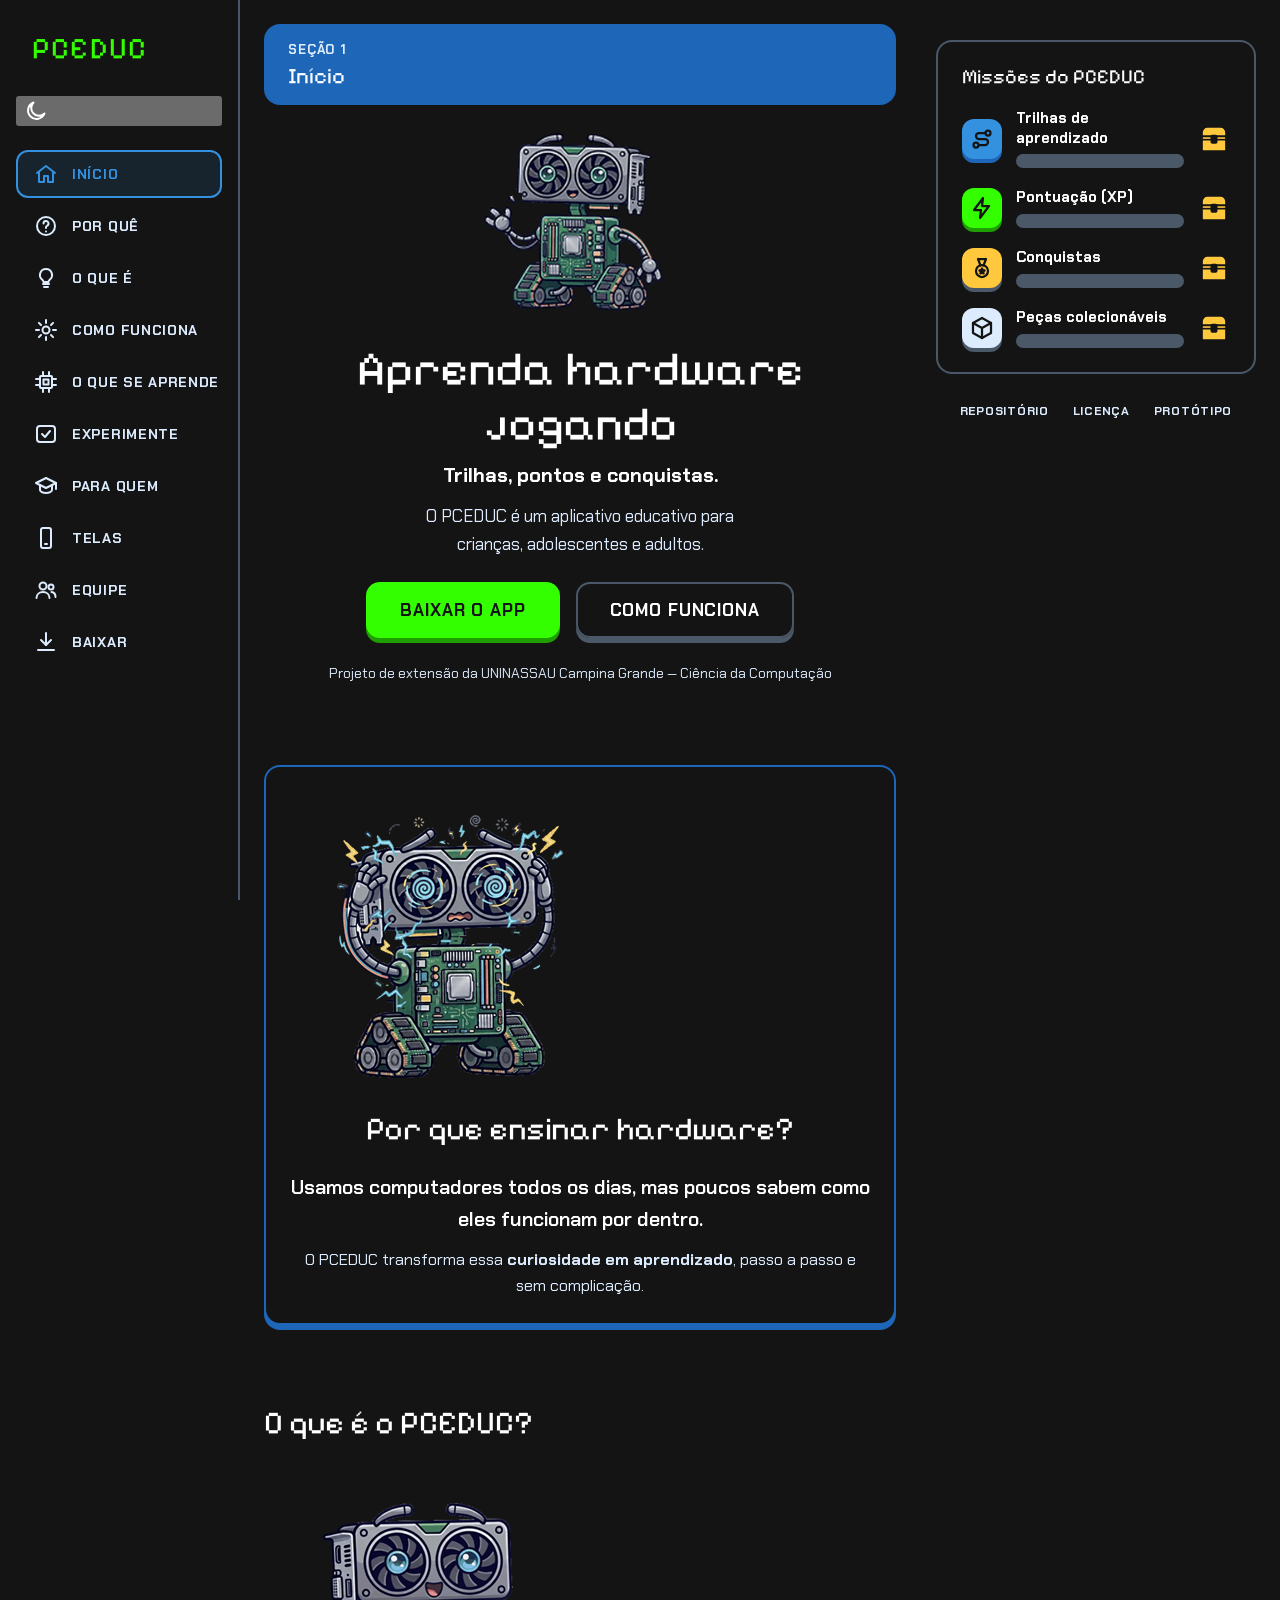
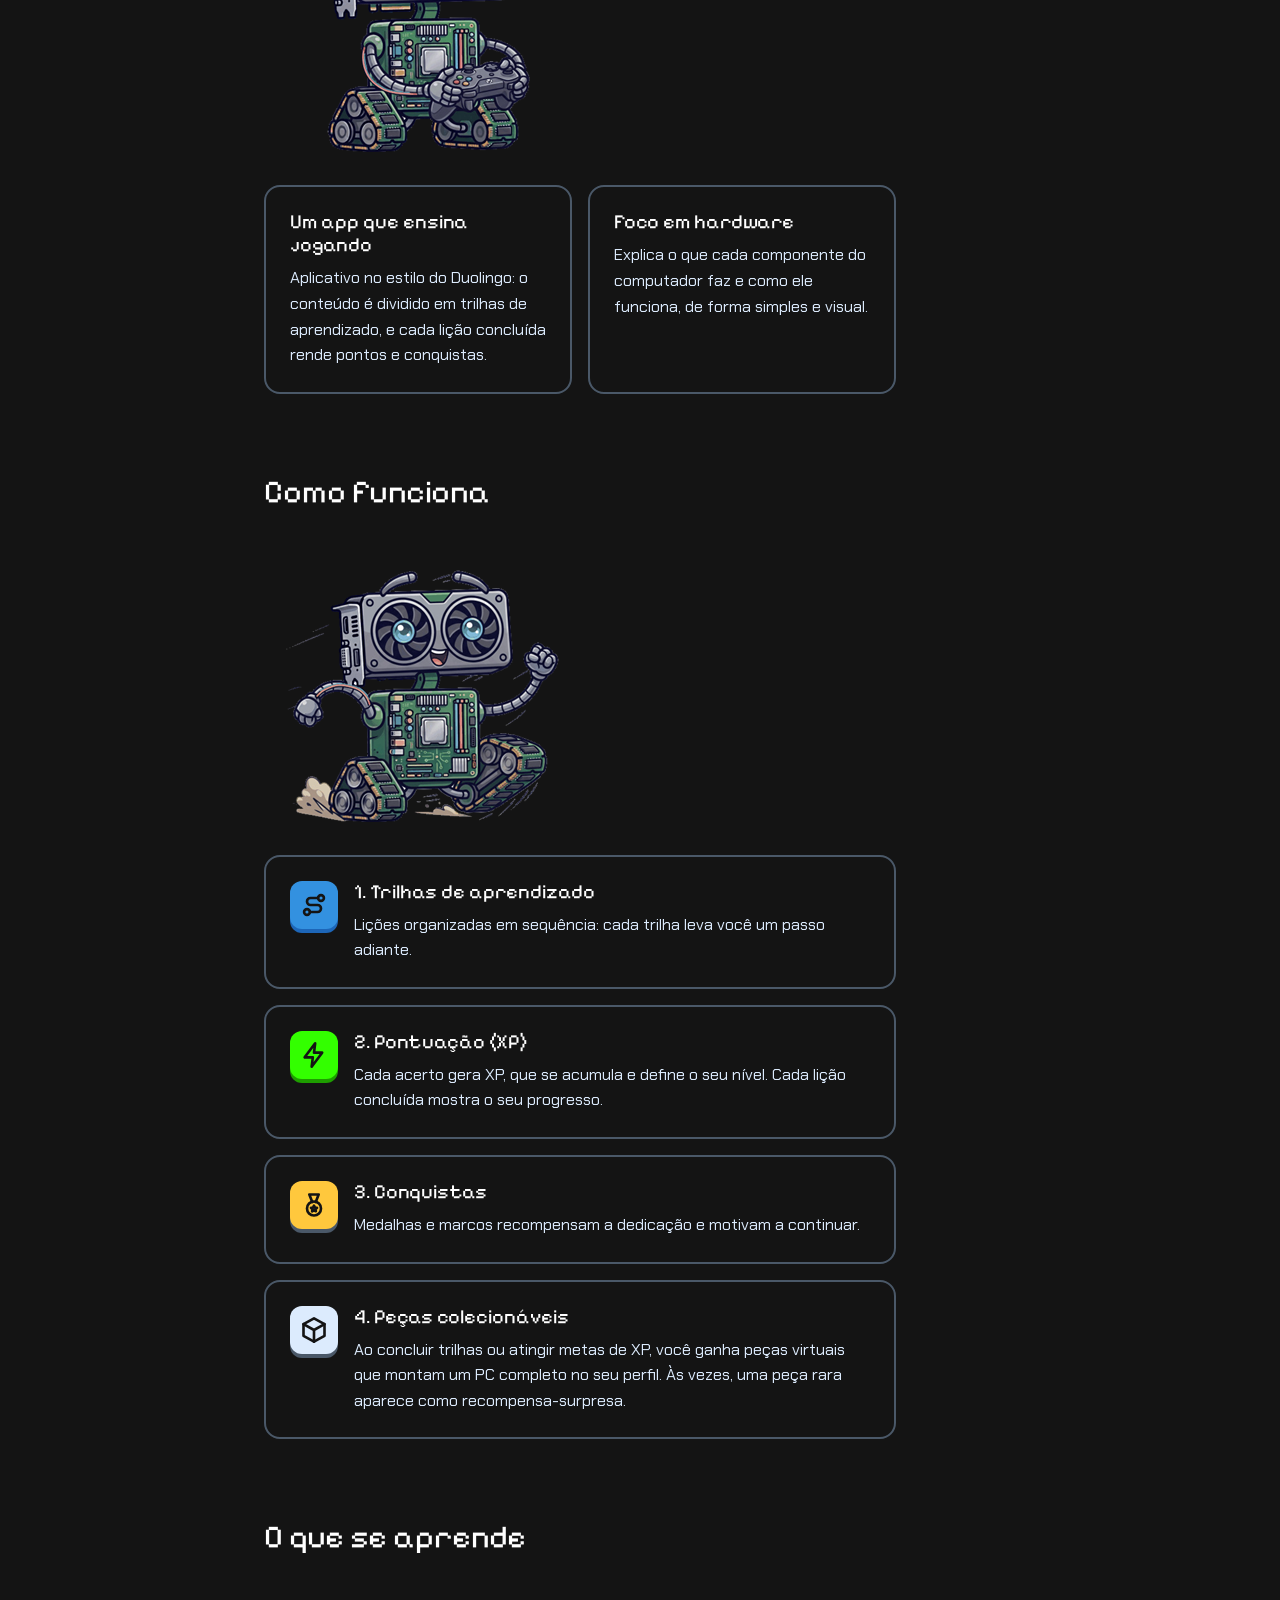
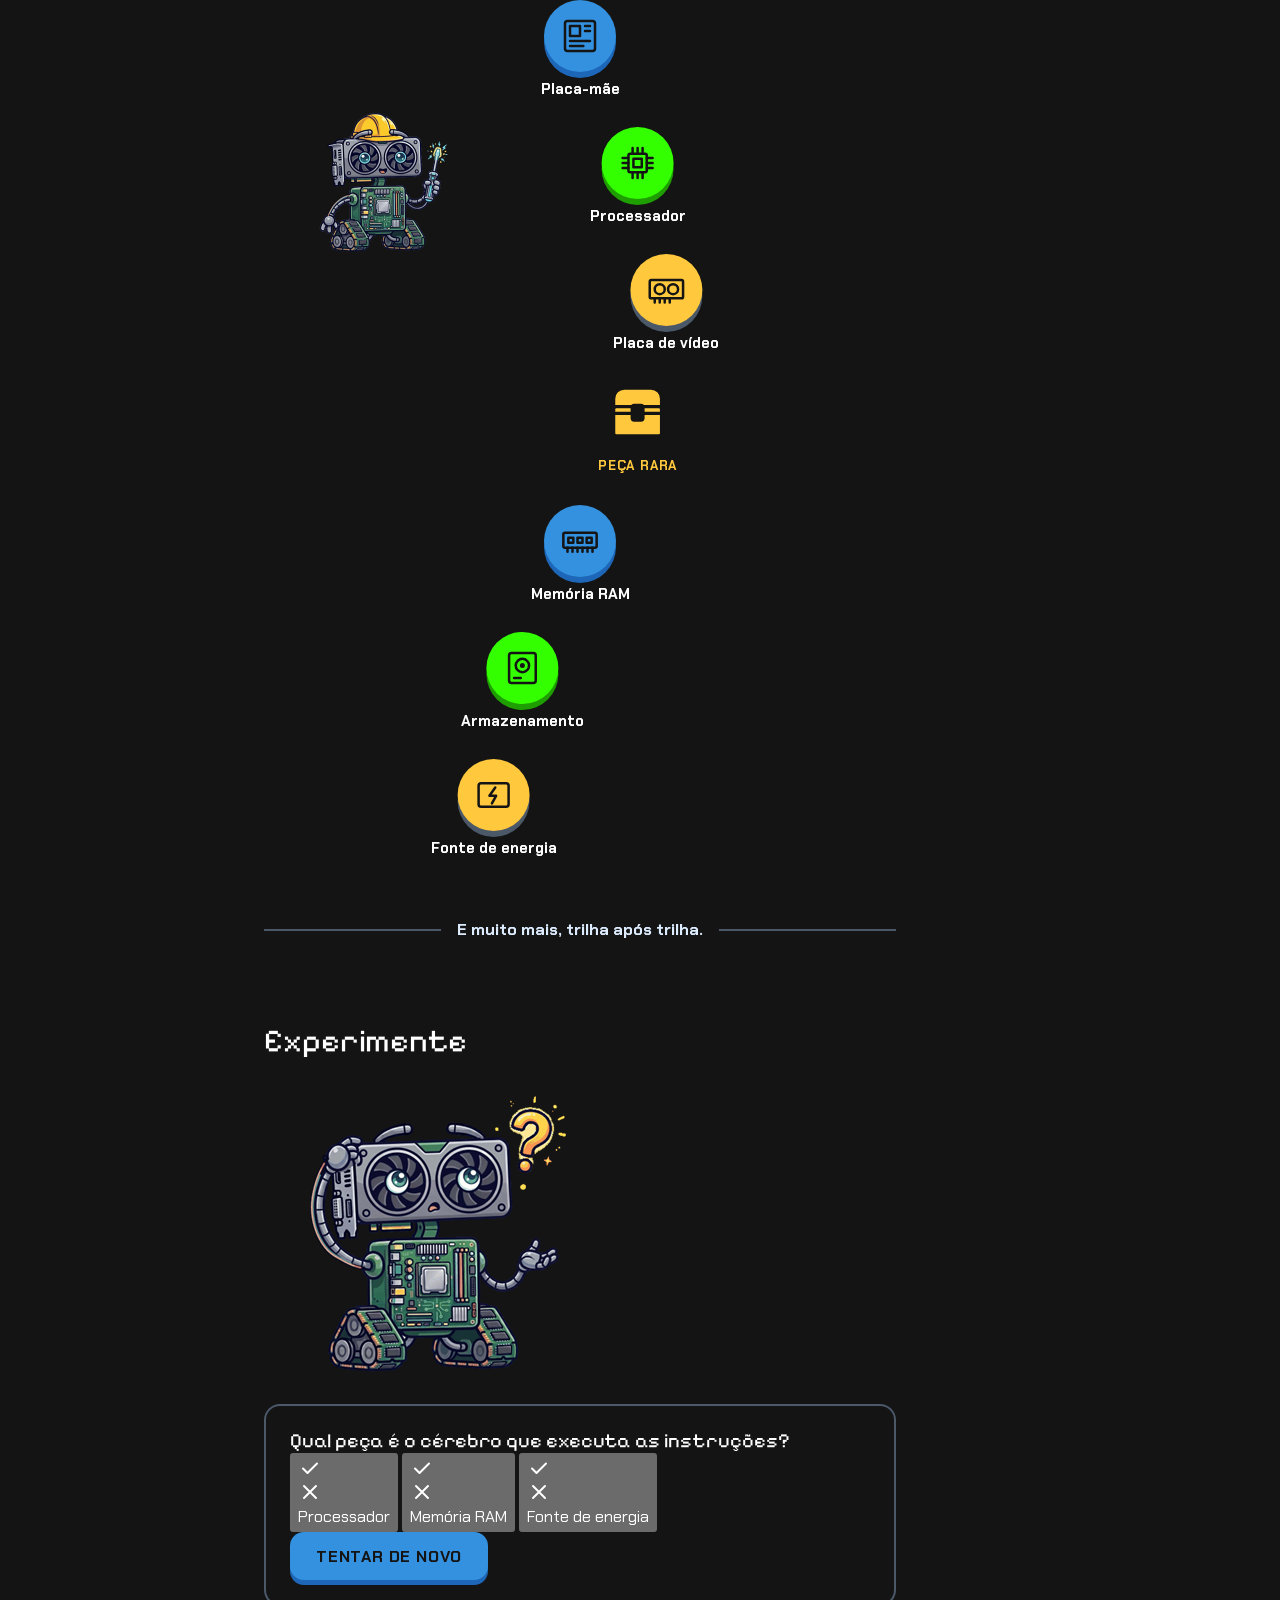
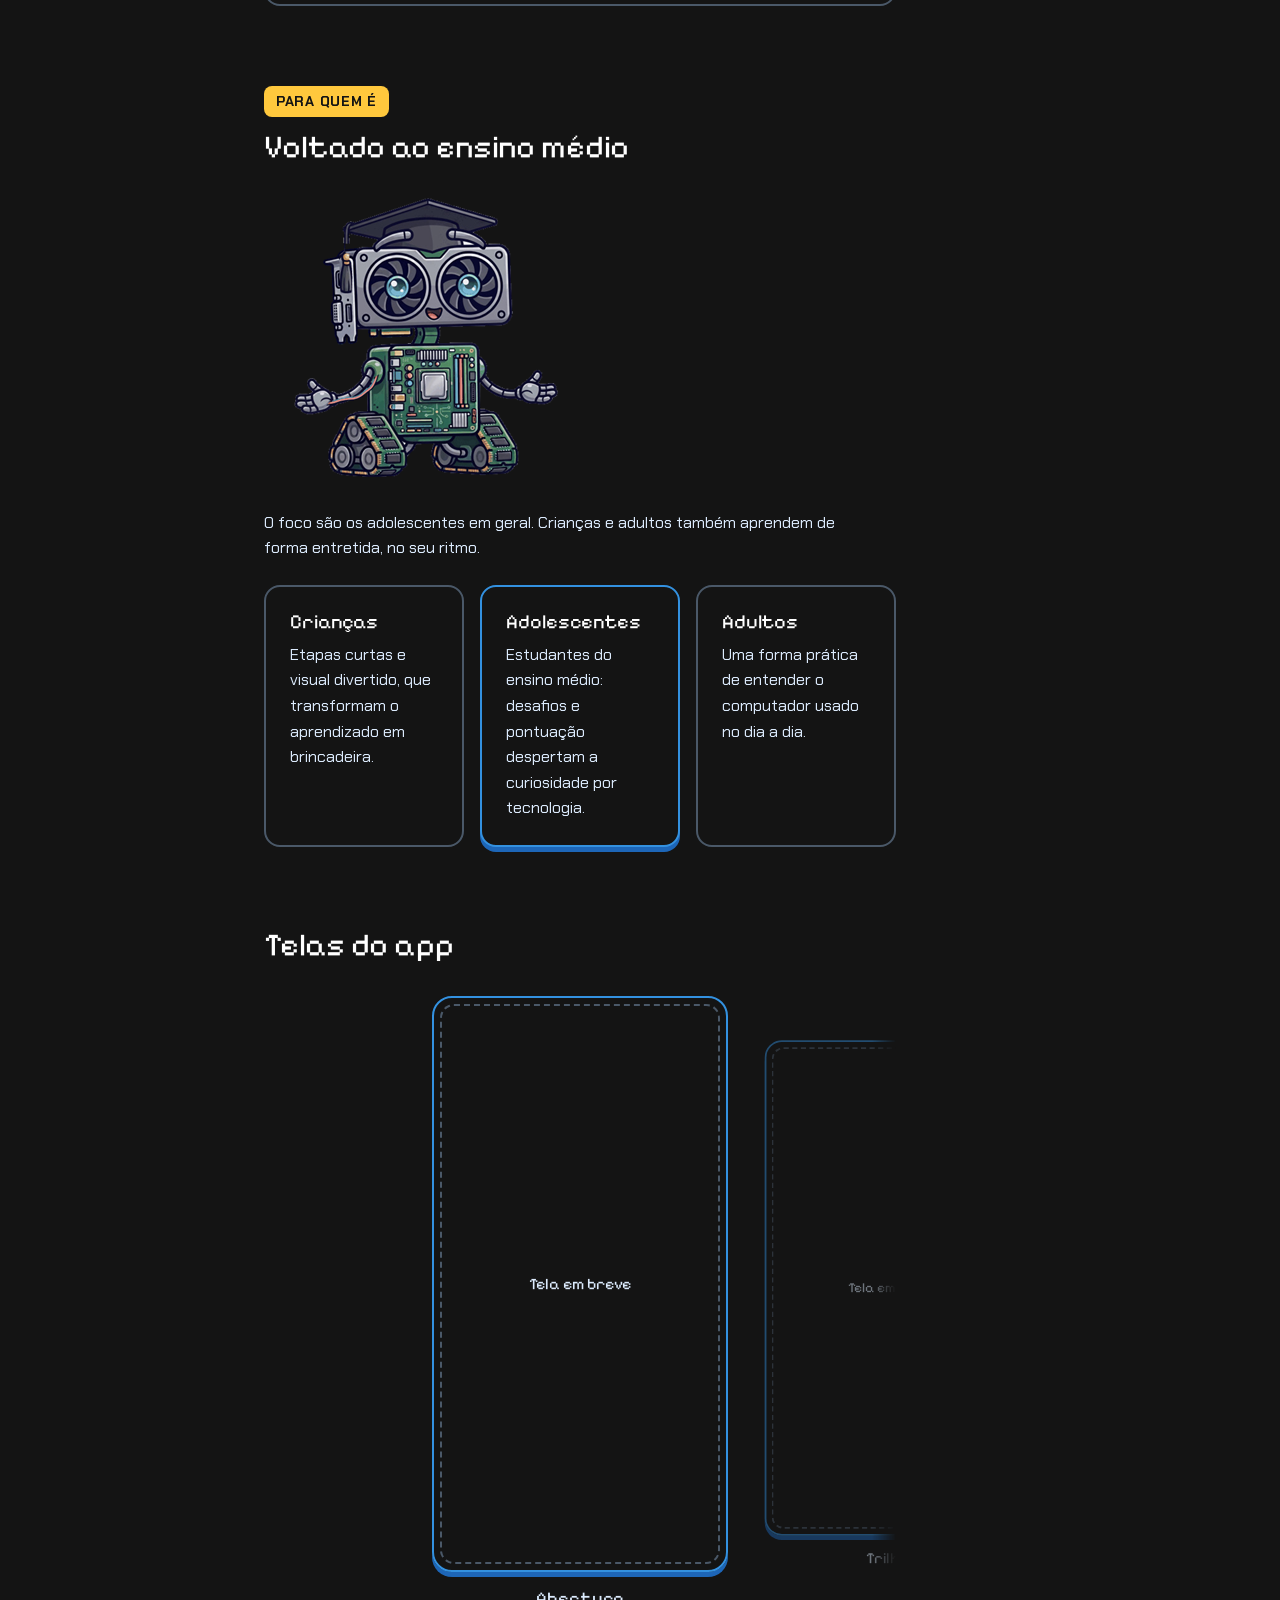
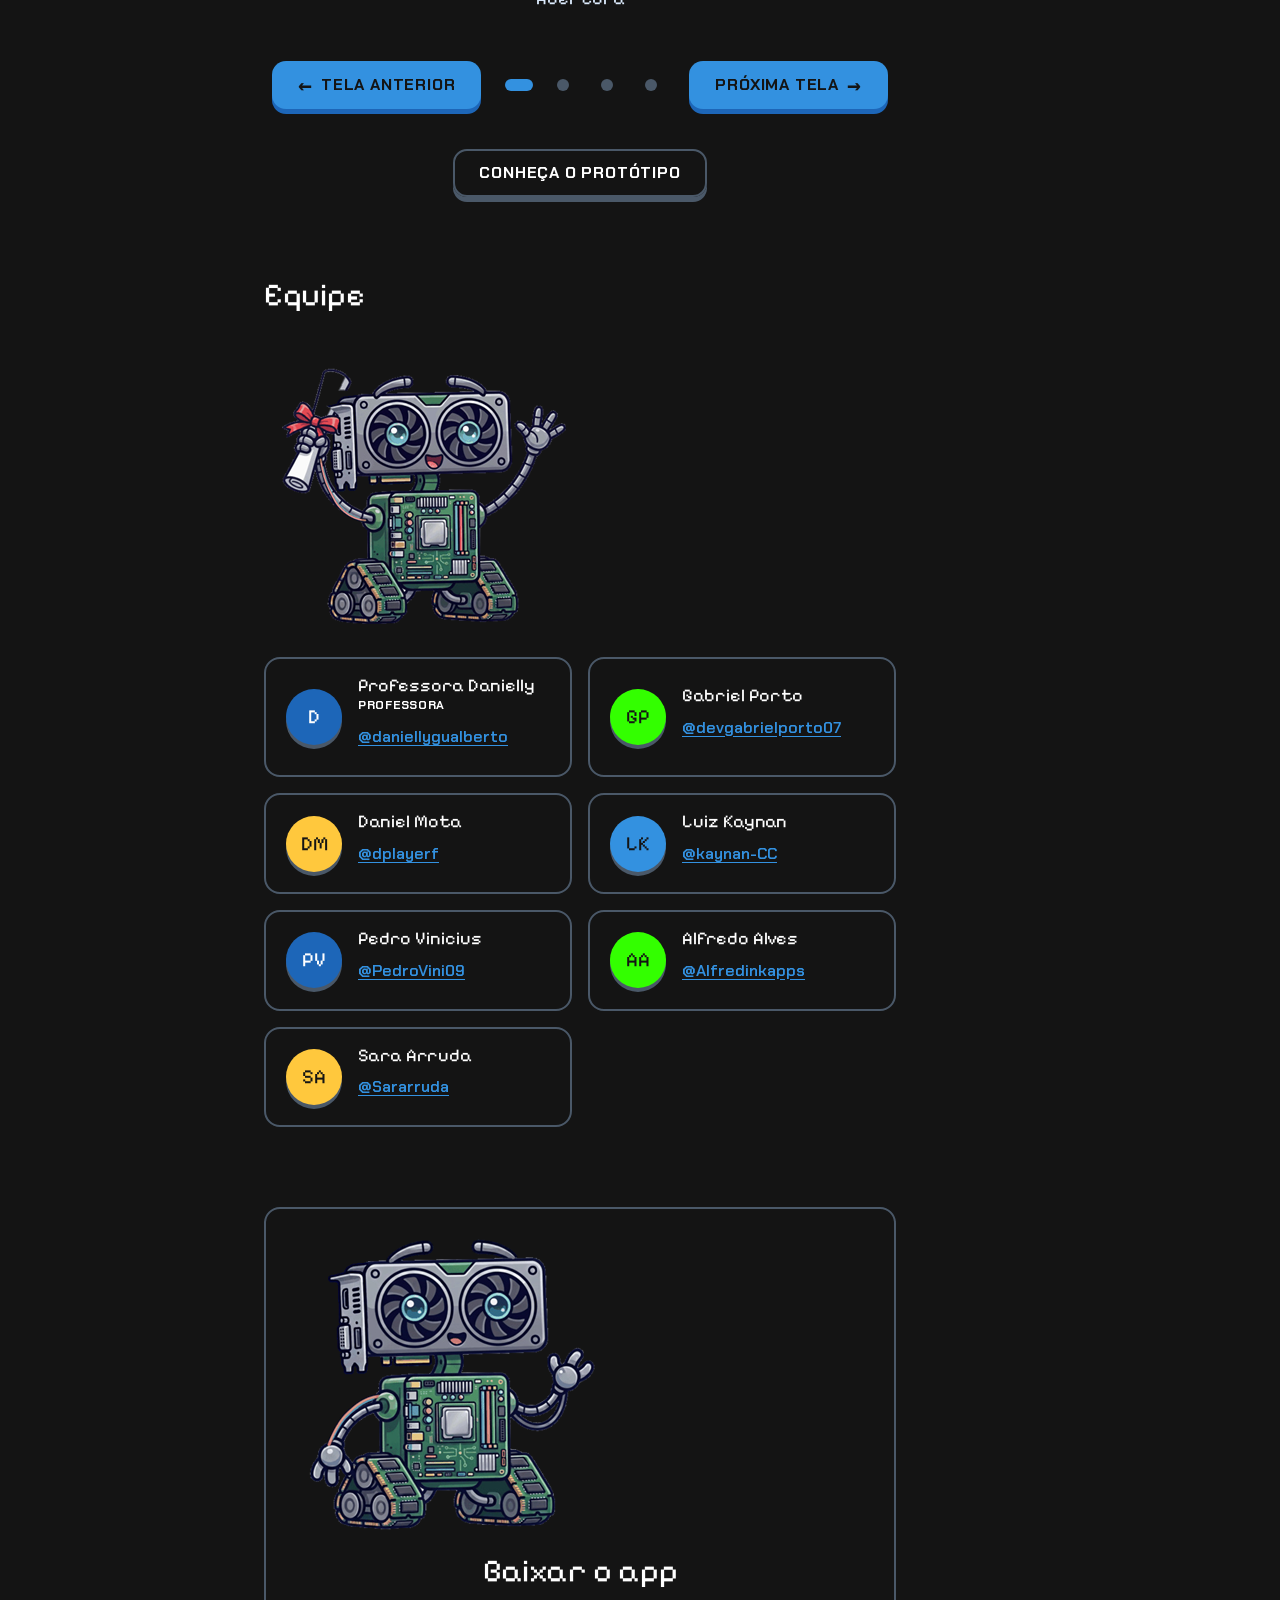
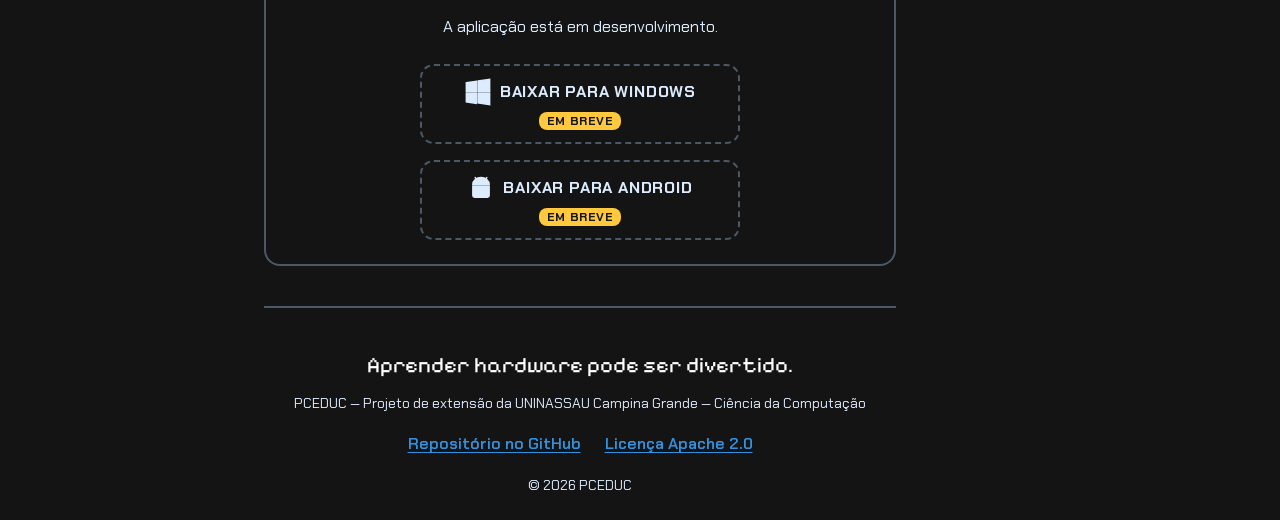
==== site/index.html @ fda06f5c "feat(site): galeria em carrossel com as telas do app Tela atual em destaque e vizinhas menores, botõ" ====
<!DOCTYPE html>
<!--
  PCEDUC — site demonstrativo (página única, v2: HTML5 + CSS3 + JS puro).
  Layout inspirado em trilhas de apps de idiomas: menu lateral, trilha central e painel de missões.
  Textos vêm só do README, do pitch e do documento de requisitos (RN002).
-->
<html lang="pt-BR">
<head>
  <meta charset="utf-8">
  <!-- viewport-fit=cover: libera env(safe-area-inset-bottom) para a barra de abas no iOS -->
  <meta name="viewport" content="width=device-width, initial-scale=1, viewport-fit=cover">
  <title>PCEDUC — Aprenda hardware jogando</title>
  <meta name="description" content="PCEDUC: aplicativo educativo para aprender hardware jogando, com trilhas, pontos e conquistas. Projeto de extensão da UNINASSAU Campina Grande — Ciência da Computação.">
  <!-- Cor da barra do navegador: segue o sistema; o tema escolhido no botão sobrescreve (main.js) -->
  <meta name="theme-color" content="#141414" media="(prefers-color-scheme: dark)">
  <meta name="theme-color" content="#FFFFFF" media="(prefers-color-scheme: light)">

  <!-- Open Graph: og:image precisa de URL absoluta; aponta para o endereço padrão do GitHub Pages (DEC002) -->
  <meta property="og:type" content="website">
  <meta property="og:locale" content="pt_BR">
  <meta property="og:title" content="PCEDUC — Aprenda hardware jogando">
  <meta property="og:description" content="Trilhas, pontos e conquistas. Aplicativo educativo para crianças, adolescentes e adultos.">
  <meta property="og:image" content="https://devgabrielporto07.github.io/Projeto-Extensao-PCEDUC/assets/img/benchware.png">

  <link rel="icon" type="image/png" href="assets/img/benchware.png">

  <!-- Fontes: Pixelify Sans (títulos) e Chakra Petch (textos) -->
  <link rel="preconnect" href="https://fonts.googleapis.com">
  <link rel="preconnect" href="https://fonts.gstatic.com" crossorigin>
  <link rel="stylesheet" href="https://fonts.googleapis.com/css2?family=Chakra+Petch:wght@400;600;700&family=Pixelify+Sans:wght@400&display=swap">

  <!--
    Tema salvo aplicado antes dos CSS para a página não piscar no tema errado.
    Inline de propósito (exceção à regra de PADROES §1); sem valor salvo, o CSS segue o sistema.
  -->
  <script>
    (function () {
      try {
        var tema = localStorage.getItem('pc-tema');
        if (tema !== 'claro' && tema !== 'escuro') {
          return;
        }
        document.documentElement.setAttribute('data-tema', tema);
        var cor = tema === 'claro' ? '#FFFFFF' : '#141414';
        document.querySelectorAll('meta[name="theme-color"]').forEach(function (meta) {
          meta.setAttribute('content', cor);
        });
      } catch (erro) {
        /* localStorage bloqueado (modo privado, política do navegador): segue o sistema */
      }
    })();
  </script>

  <link rel="stylesheet" href="css/base.css">
  <link rel="stylesheet" href="css/layout.css">
  <link rel="stylesheet" href="css/components.css">
  <link rel="stylesheet" href="css/galeria.css">
  <link rel="stylesheet" href="css/trilha.css">
  <link rel="stylesheet" href="css/mascote.css">
  <link rel="stylesheet" href="css/quiz.css">

  <script src="js/main.js" defer></script>
</head>
<body>
  <a class="pc-skip" href="#conteudo">Pular para o conteúdo</a>

  <!-- ===== Ícones (sprite SVG reaproveitado por <use>) ===== -->
  <svg class="pc-sprite" aria-hidden="true" focusable="false" xmlns="http://www.w3.org/2000/svg">
    <symbol id="i-inicio" viewBox="0 0 24 24"><path d="M3 11l9-7 9 7"/><path d="M5 10v10h5v-6h4v6h5V10"/></symbol>
    <symbol id="i-porque" viewBox="0 0 24 24"><circle cx="12" cy="12" r="9"/><path d="M9.5 9.5a2.5 2.5 0 1 1 3.5 2.3c-.7.3-1 .9-1 1.7v.5"/><path d="M12 17.5v.01"/></symbol>
    <symbol id="i-oque" viewBox="0 0 24 24"><path d="M9 18h6M10 21h4"/><path d="M12 3a6 6 0 0 0-3.5 10.9c.6.5 1 1.2 1 2.1h5c0-.9.4-1.6 1-2.1A6 6 0 0 0 12 3z"/></symbol>
    <symbol id="i-como" viewBox="0 0 24 24"><circle cx="12" cy="12" r="3.5"/><path d="M12 2v3M12 19v3M2 12h3M19 12h3M4.9 4.9L7 7M17 17l2.1 2.1M4.9 19.1L7 17M17 7l2.1-2.1"/></symbol>
    <symbol id="i-chip" viewBox="0 0 24 24"><rect x="6" y="6" width="12" height="12" rx="1"/><rect x="9.5" y="9.5" width="5" height="5"/><path d="M9 2v4M15 2v4M9 18v4M15 18v4M2 9h4M2 15h4M18 9h4M18 15h4"/></symbol>
    <symbol id="i-quem" viewBox="0 0 24 24"><path d="M2 9l10-5 10 5-10 5z"/><path d="M6 11v5c0 1.5 2.7 3 6 3s6-1.5 6-3v-5"/><path d="M22 9v6"/></symbol>
    <symbol id="i-telas" viewBox="0 0 24 24"><rect x="7" y="2" width="10" height="20" rx="2"/><path d="M11 18h2"/></symbol>
    <symbol id="i-equipe" viewBox="0 0 24 24"><circle cx="9" cy="8" r="3.5"/><path d="M2.5 20c0-3.6 2.9-6 6.5-6s6.5 2.4 6.5 6"/><circle cx="17" cy="9" r="2.5"/><path d="M17.5 14c2.5.3 4 2.3 4 5"/></symbol>
    <symbol id="i-baixar" viewBox="0 0 24 24"><path d="M12 3v12"/><path d="M7 10l5 5 5-5"/><path d="M4 20h16"/></symbol>
    <symbol id="i-trilha" viewBox="0 0 24 24"><circle cx="6" cy="18" r="2.5"/><circle cx="18" cy="6" r="2.5"/><path d="M8.5 18H15a3 3 0 0 0 0-6H9a3 3 0 0 1 0-6h6.5"/></symbol>
    <symbol id="i-xp" viewBox="0 0 24 24"><path d="M13 2L4 14h7l-1 8 9-12h-7z"/></symbol>
    <symbol id="i-medalha" viewBox="0 0 24 24"><circle cx="12" cy="15" r="6"/><path d="M8 3l2.5 6.5M16 3l-2.5 6.5M8 3h8"/><path d="M12 12.5l.8 1.7 1.8.2-1.3 1.2.3 1.8-1.6-.9-1.6.9.3-1.8-1.3-1.2 1.8-.2z"/></symbol>
    <symbol id="i-peca" viewBox="0 0 24 24"><path d="M12 2l9 5v10l-9 5-9-5V7z"/><path d="M3 7l9 5 9-5M12 12v10"/></symbol>
    <symbol id="i-experimente" viewBox="0 0 24 24"><rect x="3" y="4" width="18" height="16" rx="3"/><path d="M8 12l3 3 5-6"/></symbol>
    <symbol id="i-certo" viewBox="0 0 24 24"><path d="M5 12.5l4.5 4.5L19 7.5"/></symbol>
    <symbol id="i-errado" viewBox="0 0 24 24"><path d="M6 6l12 12M18 6L6 18"/></symbol>
    <symbol id="i-sol" viewBox="0 0 24 24"><circle cx="12" cy="12" r="4"/><path d="M12 2v2M12 20v2M4.9 4.9l1.4 1.4M17.7 17.7l1.4 1.4M2 12h2M20 12h2M4.9 19.1l1.4-1.4M17.7 6.3l1.4-1.4"/></symbol>
    <symbol id="i-lua" viewBox="0 0 24 24"><path d="M20.5 14.5A8.5 8.5 0 1 1 9.5 3.5a7 7 0 0 0 11 11z"/></symbol>
    <!-- Baú: o corpo herda fill (amarelo) do <svg>; a fechadura usa currentColor (preto) -->
    <symbol id="i-bau" viewBox="0 0 48 48"><path d="M6 20v-6a8 8 0 0 1 8-8h20a8 8 0 0 1 8 8v6z"/><rect x="6" y="20" width="36" height="22" rx="2"/><path d="M6 25h36"/><rect x="20" y="19" width="8" height="11" rx="1.5" fill="currentColor"/></symbol>
  </svg>

  <!-- ===== Menu lateral (desktop) / cabeçalho com logo (mobile) ===== -->
  <header class="pc-lateral">
    <a class="pc-logo" href="#topo">PCEDUC</a>
    <!-- Alternar tema: oculto sem JS (aí o site só segue o sistema); o main.js mostra e atualiza ícone e rótulo -->
    <button class="pc-tema" type="button" data-pc-tema hidden>
      <svg class="pc-icone" aria-hidden="true" focusable="false"><use href="#i-sol" data-pc-tema-icone/></svg>
      <span class="pc-sr" data-pc-tema-rotulo>Ativar tema claro</span>
    </button>
    <nav class="pc-lateral__nav" aria-label="Seções">
      <ul class="pc-lista-limpa pc-lateral__lista">
        <li><a class="pc-lateral__link" href="#topo"><svg class="pc-icone" aria-hidden="true" focusable="false"><use href="#i-inicio"/></svg><span class="pc-lateral__rotulo">Início</span></a></li>
        <li><a class="pc-lateral__link" href="#por-que"><svg class="pc-icone" aria-hidden="true" focusable="false"><use href="#i-porque"/></svg><span class="pc-lateral__rotulo">Por quê</span></a></li>
        <li><a class="pc-lateral__link" href="#o-que-e"><svg class="pc-icone" aria-hidden="true" focusable="false"><use href="#i-oque"/></svg><span class="pc-lateral__rotulo">O que é</span></a></li>
        <li><a class="pc-lateral__link" href="#como-funciona"><svg class="pc-icone" aria-hidden="true" focusable="false"><use href="#i-como"/></svg><span class="pc-lateral__rotulo">Como funciona</span></a></li>
        <li><a class="pc-lateral__link" href="#o-que-se-aprende"><svg class="pc-icone" aria-hidden="true" focusable="false"><use href="#i-chip"/></svg><span class="pc-lateral__rotulo">O que se aprende</span></a></li>
        <li><a class="pc-lateral__link" href="#experimente"><svg class="pc-icone" aria-hidden="true" focusable="false"><use href="#i-experimente"/></svg><span class="pc-lateral__rotulo">Experimente</span></a></li>
        <li><a class="pc-lateral__link" href="#para-quem"><svg class="pc-icone" aria-hidden="true" focusable="false"><use href="#i-quem"/></svg><span class="pc-lateral__rotulo">Para quem</span></a></li>
        <li><a class="pc-lateral__link" href="#telas"><svg class="pc-icone" aria-hidden="true" focusable="false"><use href="#i-telas"/></svg><span class="pc-lateral__rotulo">Telas</span></a></li>
        <li><a class="pc-lateral__link" href="#equipe"><svg class="pc-icone" aria-hidden="true" focusable="false"><use href="#i-equipe"/></svg><span class="pc-lateral__rotulo">Equipe</span></a></li>
        <li><a class="pc-lateral__link" href="#download"><svg class="pc-icone" aria-hidden="true" focusable="false"><use href="#i-baixar"/></svg><span class="pc-lateral__rotulo">Baixar</span></a></li>
      </ul>
    </nav>
  </header>

  <div class="pc-palco">
    <main class="pc-conteudo" id="conteudo">
      <!--
        Faixa da seção atual (só desktop). É decorativa e repete os títulos das seções,
        por isso fica fora da árvore de acessibilidade e não é anunciada a cada rolagem.
      -->
      <div class="pc-faixa" aria-hidden="true">
        <div class="pc-faixa__caixa">
          <span class="pc-faixa__numero" data-pc-faixa-numero>Seção 1</span>
          <span class="pc-faixa__nome" data-pc-faixa-nome>Início</span>
        </div>
      </div>

      <!-- ===== 1. Topo / hero (F001) ===== -->
      <section class="pc-secao pc-hero" id="topo" aria-labelledby="titulo-topo">
        <!-- DEC009: com movimento reduzido, mostra o quadro parado -->
        <picture>
          <source srcset="assets/img/benchware.png" media="(prefers-reduced-motion: reduce)">
          <img class="pc-hero__mascote" src="assets/img/benchware-wave.gif" alt="Benchware, o mascote do PCEDUC, acenando" width="424" height="236">
        </picture>
        <h1 class="pc-hero__titulo" id="titulo-topo">Aprenda hardware jogando</h1>
        <p class="pc-hero__subtitulo">Trilhas, pontos e conquistas.</p>
        <p class="pc-hero__texto">O PCEDUC é um aplicativo educativo para crianças, adolescentes e adultos.</p>
        <div class="pc-hero__acoes">
          <a class="pc-btn pc-btn--verde pc-btn--grande" href="#download">Baixar o app</a>
          <a class="pc-btn pc-btn--contorno pc-btn--grande" href="#como-funciona">Como funciona</a>
        </div>
        <p class="pc-hero__instituicao">Projeto de extensão da UNINASSAU Campina Grande — Ciência da Computação</p>
      </section>

      <!-- ===== 2. Por que ensinar hardware? (F002) ===== -->
      <section class="pc-secao" id="por-que" aria-labelledby="titulo-por-que">
        <div class="pc-card pc-por-que pc-revelar">
          <span class="pc-mascote pc-mascote--centro"><img class="pc-mascote__img" src="assets/img/mascote/sobrecarregado.png" alt="" width="320" height="320" loading="lazy" decoding="async"></span>
          <h2 class="pc-secao__titulo" id="titulo-por-que">Por que ensinar hardware?</h2>
          <p class="pc-por-que__destaque">Usamos computadores todos os dias, mas poucos sabem como eles funcionam por dentro.</p>
          <p class="pc-por-que__texto">O PCEDUC transforma essa <span class="pc-sublinhado">curiosidade em aprendizado</span>, passo a passo e sem complicação.</p>
        </div>
      </section>

      <!-- ===== 3. O que é o PCEDUC (F003) ===== -->
      <section class="pc-secao" id="o-que-e" aria-labelledby="titulo-o-que-e">
        <div class="pc-secao__cabeca">
          <h2 class="pc-secao__titulo" id="titulo-o-que-e">O que é o PCEDUC?</h2>
          <span class="pc-mascote"><img class="pc-mascote__img" src="assets/img/mascote/jogando.png" alt="" width="320" height="320" loading="lazy" decoding="async"></span>
        </div>
        <div class="pc-grade pc-grade--2">
          <article class="pc-card pc-revelar">
            <h3 class="pc-card__titulo">Um app que ensina jogando</h3>
            <p class="pc-card__texto">Aplicativo no estilo do Duolingo: o conteúdo é dividido em trilhas de aprendizado, e cada lição concluída rende pontos e conquistas.</p>
          </article>
          <article class="pc-card pc-revelar">
            <h3 class="pc-card__titulo">Foco em hardware</h3>
            <p class="pc-card__texto">Explica o que cada componente do computador faz e como ele funciona, de forma simples e visual.</p>
          </article>
        </div>
      </section>

      <!-- ===== 4. Como funciona (F004) ===== -->
      <section class="pc-secao" id="como-funciona" aria-labelledby="titulo-como-funciona">
        <div class="pc-secao__cabeca">
          <h2 class="pc-secao__titulo" id="titulo-como-funciona">Como funciona</h2>
          <span class="pc-mascote"><img class="pc-mascote__img" src="assets/img/mascote/correndo.png" alt="" width="320" height="320" loading="lazy" decoding="async"></span>
        </div>
        <!-- Lista ordenada: a sequência dos passos tem significado (trilha → XP → conquistas → peças) -->
        <ol class="pc-lista-limpa pc-passos">
          <li class="pc-card pc-passo pc-revelar">
            <span class="pc-selo-icone pc-selo-icone--azul" aria-hidden="true"><svg class="pc-icone"><use href="#i-trilha"/></svg></span>
            <div>
              <h3 class="pc-card__titulo"><span class="pc-passo__numero">1.</span> Trilhas de aprendizado</h3>
              <p class="pc-card__texto">Lições organizadas em sequência: cada trilha leva você um passo adiante.</p>
            </div>
          </li>
          <li class="pc-card pc-passo pc-revelar">
            <span class="pc-selo-icone pc-selo-icone--verde" aria-hidden="true"><svg class="pc-icone"><use href="#i-xp"/></svg></span>
            <div>
              <h3 class="pc-card__titulo"><span class="pc-passo__numero">2.</span> Pontuação (XP)</h3>
              <p class="pc-card__texto">Cada acerto gera XP, que se acumula e define o seu nível. Cada lição concluída mostra o seu progresso.</p>
            </div>
          </li>
          <li class="pc-card pc-passo pc-revelar">
            <span class="pc-selo-icone pc-selo-icone--amarelo" aria-hidden="true"><svg class="pc-icone"><use href="#i-medalha"/></svg></span>
            <div>
              <h3 class="pc-card__titulo"><span class="pc-passo__numero">3.</span> Conquistas</h3>
              <p class="pc-card__texto">Medalhas e marcos recompensam a dedicação e motivam a continuar.</p>
            </div>
          </li>
          <li class="pc-card pc-passo pc-revelar">
            <span class="pc-selo-icone pc-selo-icone--claro" aria-hidden="true"><svg class="pc-icone"><use href="#i-peca"/></svg></span>
            <div>
              <h3 class="pc-card__titulo"><span class="pc-passo__numero">4.</span> Peças colecionáveis</h3>
              <p class="pc-card__texto">Ao concluir trilhas ou atingir metas de XP, você ganha peças virtuais que montam um PC completo no seu perfil. Às vezes, uma peça rara aparece como recompensa-surpresa.</p>
            </div>
          </li>
        </ol>
      </section>

      <!--
        ===== Painel de missões =====
        No desktop vira a coluna direita fixa; no mobile aparece aqui, logo após "Como funciona".
        As barras enchem conforme a rolagem da página (cada missão = 1/4 do percurso).
      -->
      <aside class="pc-painel" id="missoes" aria-labelledby="titulo-missoes">
        <div class="pc-card pc-missoes">
          <h2 class="pc-missoes__titulo" id="titulo-missoes">Missões do PCEDUC</h2>
          <p class="pc-sr">As barras são ilustrativas e enchem conforme você rola a página.</p>
          <ol class="pc-lista-limpa pc-missoes__lista">
            <li class="pc-missao">
              <span class="pc-selo-icone pc-selo-icone--azul" aria-hidden="true"><svg class="pc-icone"><use href="#i-trilha"/></svg></span>
              <div class="pc-missao__corpo">
                <span class="pc-missao__titulo">Trilhas de aprendizado</span>
                <span class="pc-barra" aria-hidden="true"><span class="pc-barra__preenchimento" data-pc-barra></span></span>
              </div>
              <svg class="pc-missao__bau" aria-hidden="true" focusable="false"><use href="#i-bau"/></svg>
            </li>
            <li class="pc-missao">
              <span class="pc-selo-icone pc-selo-icone--verde" aria-hidden="true"><svg class="pc-icone"><use href="#i-xp"/></svg></span>
              <div class="pc-missao__corpo">
                <span class="pc-missao__titulo">Pontuação (XP)</span>
                <span class="pc-barra" aria-hidden="true"><span class="pc-barra__preenchimento" data-pc-barra></span></span>
              </div>
              <svg class="pc-missao__bau" aria-hidden="true" focusable="false"><use href="#i-bau"/></svg>
            </li>
            <li class="pc-missao">
              <span class="pc-selo-icone pc-selo-icone--amarelo" aria-hidden="true"><svg class="pc-icone"><use href="#i-medalha"/></svg></span>
              <div class="pc-missao__corpo">
                <span class="pc-missao__titulo">Conquistas</span>
                <span class="pc-barra" aria-hidden="true"><span class="pc-barra__preenchimento" data-pc-barra></span></span>
              </div>
              <svg class="pc-missao__bau" aria-hidden="true" focusable="false"><use href="#i-bau"/></svg>
            </li>
            <li class="pc-missao">
              <span class="pc-selo-icone pc-selo-icone--claro" aria-hidden="true"><svg class="pc-icone"><use href="#i-peca"/></svg></span>
              <div class="pc-missao__corpo">
                <span class="pc-missao__titulo">Peças colecionáveis</span>
                <span class="pc-barra" aria-hidden="true"><span class="pc-barra__preenchimento" data-pc-barra></span></span>
              </div>
              <svg class="pc-missao__bau" aria-hidden="true" focusable="false"><use href="#i-bau"/></svg>
            </li>
          </ol>
        </div>
        <!-- Links rápidos do painel (só desktop; no mobile o rodapé já traz os mesmos links) -->
        <ul class="pc-lista-limpa pc-painel__links">
          <li><a href="https://github.com/devgabrielporto07/Projeto-Extensao-PCEDUC" target="_blank" rel="noopener">Repositório<span class="pc-sr"> no GitHub (abre em nova aba)</span></a></li>
          <li><a href="https://github.com/devgabrielporto07/Projeto-Extensao-PCEDUC/blob/master/LICENSE" target="_blank" rel="noopener">Licença<span class="pc-sr"> Apache 2.0 (abre em nova aba)</span></a></li>
          <li><a href="https://www.figma.com/proto/Nds3cFqZtrh3N2oKh1um8q/Telas-PCEDUC?node-id=10-2&amp;t=ofcFB11myQ6Vvf07-1" target="_blank" rel="noopener">Protótipo<span class="pc-sr"> no Figma (abre em nova aba)</span></a></li>
        </ul>
      </aside>

      <!-- ===== 5. O que se aprende — trilha em zigue-zague (F005) ===== -->
      <section class="pc-secao" id="o-que-se-aprende" aria-labelledby="titulo-o-que-se-aprende">
        <h2 class="pc-secao__titulo" id="titulo-o-que-se-aprende">O que se aprende</h2>
        <!--
          Sem JS, cada balão (descrição) aparece aberto abaixo do seu nó, como uma lista.
          Com JS (classe "js" no <html>), o nó vira um botão que abre e fecha o balão.
        -->
        <div class="pc-trilha">
          <!-- A pose troca para "trofeu" enquanto o balão do baú estiver aberto (main.js) -->
          <span class="pc-mascote pc-trilha__mascote"><img class="pc-mascote__img" src="assets/img/mascote/construindo.png" alt="" width="320" height="320" loading="lazy" decoding="async" data-pc-mascote-trilha></span>
          <ol class="pc-lista-limpa pc-trilha__lista">
            <li class="pc-trilha__item pc-trilha__item--azul">
              <button class="pc-no" type="button" aria-expanded="false" aria-controls="pc-balao-1">
                <span class="pc-no__circulo" aria-hidden="true">
                  <svg viewBox="0 0 48 48" width="48" height="48" focusable="false"><rect x="6" y="6" width="36" height="36" rx="3"/><rect x="12" y="12" width="12" height="12"/><path d="M30 12h6M30 18h6M12 30h24M12 36h16"/></svg>
                </span>
                <span class="pc-no__rotulo">Placa-mãe</span>
              </button>
              <div class="pc-balao" id="pc-balao-1">
                <h3 class="pc-balao__titulo">Placa-mãe</h3>
                <p class="pc-balao__texto">Conecta e integra todos os componentes.</p>
              </div>
            </li>
            <li class="pc-trilha__item pc-trilha__item--verde">
              <button class="pc-no" type="button" aria-expanded="false" aria-controls="pc-balao-2">
                <span class="pc-no__circulo" aria-hidden="true">
                  <svg viewBox="0 0 48 48" width="48" height="48" focusable="false"><rect x="13" y="13" width="22" height="22" rx="2"/><rect x="19" y="19" width="10" height="10"/><path d="M18 6v7M24 6v7M30 6v7M18 35v7M24 35v7M30 35v7M6 18h7M6 24h7M6 30h7M35 18h7M35 24h7M35 30h7"/></svg>
                </span>
                <span class="pc-no__rotulo">Processador</span>
              </button>
              <div class="pc-balao" id="pc-balao-2">
                <h3 class="pc-balao__titulo">Processador</h3>
                <p class="pc-balao__texto">O cérebro que executa as instruções.</p>
              </div>
            </li>
            <li class="pc-trilha__item pc-trilha__item--amarelo">
              <button class="pc-no" type="button" aria-expanded="false" aria-controls="pc-balao-3">
                <span class="pc-no__circulo" aria-hidden="true">
                  <svg viewBox="0 0 48 48" width="48" height="48" focusable="false"><rect x="4" y="12" width="40" height="22" rx="2"/><circle cx="16" cy="23" r="6"/><circle cx="32" cy="23" r="6"/><path d="M10 34v5M16 34v5M22 34v5M28 34v5"/></svg>
                </span>
                <span class="pc-no__rotulo">Placa de vídeo</span>
              </button>
              <div class="pc-balao" id="pc-balao-3">
                <h3 class="pc-balao__titulo">Placa de vídeo</h3>
                <p class="pc-balao__texto">Gera as imagens exibidas na tela.</p>
              </div>
            </li>
            <!-- RF09: peça rara como recompensa-surpresa (baú); abre um balão como os nós -->
            <li class="pc-trilha__item pc-trilha__bau">
              <button class="pc-no pc-no--bau" type="button" aria-expanded="false" aria-controls="pc-balao-bau">
                <svg class="pc-bau" aria-hidden="true" focusable="false"><use href="#i-bau"/></svg>
                <span class="pc-bau__legenda">Peça rara</span>
              </button>
              <div class="pc-balao" id="pc-balao-bau">
                <h3 class="pc-balao__titulo">Peça rara</h3>
                <p class="pc-balao__texto">Às vezes, uma peça rara aparece como recompensa-surpresa.</p>
              </div>
            </li>
            <li class="pc-trilha__item pc-trilha__item--azul">
              <button class="pc-no" type="button" aria-expanded="false" aria-controls="pc-balao-4">
                <span class="pc-no__circulo" aria-hidden="true">
                  <svg viewBox="0 0 48 48" width="48" height="48" focusable="false"><rect x="4" y="14" width="40" height="18" rx="2"/><path d="M10 20h6v6h-6zM21 20h6v6h-6zM32 20h6v6h-6zM9 32v5M15 32v5M21 32v5M27 32v5M33 32v5M39 32v5"/></svg>
                </span>
                <span class="pc-no__rotulo">Memória RAM</span>
              </button>
              <div class="pc-balao" id="pc-balao-4">
                <h3 class="pc-balao__titulo">Memória RAM</h3>
                <p class="pc-balao__texto">Guarda os dados em uso no momento.</p>
              </div>
            </li>
            <li class="pc-trilha__item pc-trilha__item--verde">
              <button class="pc-no" type="button" aria-expanded="false" aria-controls="pc-balao-5">
                <span class="pc-no__circulo" aria-hidden="true">
                  <svg viewBox="0 0 48 48" width="48" height="48" focusable="false"><rect x="8" y="6" width="32" height="36" rx="3"/><circle cx="24" cy="21" r="8"/><circle cx="24" cy="21" r="1.5"/><path d="M14 36h8"/></svg>
                </span>
                <span class="pc-no__rotulo">Armazenamento</span>
              </button>
              <div class="pc-balao" id="pc-balao-5">
                <h3 class="pc-balao__titulo">Armazenamento</h3>
                <p class="pc-balao__texto">Mantém arquivos e programas salvos.</p>
              </div>
            </li>
            <li class="pc-trilha__item pc-trilha__item--amarelo">
              <button class="pc-no" type="button" aria-expanded="false" aria-controls="pc-balao-6">
                <span class="pc-no__circulo" aria-hidden="true">
                  <svg viewBox="0 0 48 48" width="48" height="48" focusable="false"><rect x="6" y="10" width="36" height="28" rx="3"/><path d="M26 15l-7 10h8l-5 9"/></svg>
                </span>
                <span class="pc-no__rotulo">Fonte de energia</span>
              </button>
              <div class="pc-balao" id="pc-balao-6">
                <h3 class="pc-balao__titulo">Fonte de energia</h3>
                <p class="pc-balao__texto">Fornece energia a cada peça.</p>
              </div>
            </li>
          </ol>
        </div>
        <p class="pc-divisor">E muito mais, trilha após trilha.</p>
      </section>

      <!-- ===== 6. Experimente — mini quiz no estilo de lição do app ===== -->
      <section class="pc-secao" id="experimente" aria-labelledby="titulo-experimente">
        <div class="pc-secao__cabeca">
          <h2 class="pc-secao__titulo" id="titulo-experimente">Experimente</h2>
          <!-- Poses: duvida (pergunta), trofeu (acerto), errado (erro) — trocadas pelo main.js -->
          <span class="pc-mascote"><img class="pc-mascote__img" src="assets/img/mascote/duvida.png" alt="" width="320" height="320" loading="lazy" decoding="async" data-pc-quiz-mascote></span>
        </div>
        <!--
          Sem JS: a pergunta e um <details> com a resposta (funciona em qualquer navegador).
          Com JS (configurarQuiz), o <details> some e as opções viram botões.
          Pergunta, resposta e explicação adaptadas do pitch: Processador = "O cérebro que executa as instruções."
        -->
        <div class="pc-card pc-quiz" data-pc-quiz>
          <h3 class="pc-quiz__pergunta" id="pc-quiz-pergunta">Qual peça é o cérebro que executa as instruções?</h3>
          <details class="pc-quiz__resposta" data-pc-quiz-estatico>
            <summary>Ver resposta</summary>
            <p><strong>Processador.</strong> O processador é o cérebro do computador: ele executa as instruções.</p>
          </details>
          <div class="pc-quiz__interativo" data-pc-quiz-interativo hidden>
            <div class="pc-quiz__opcoes" role="group" aria-labelledby="pc-quiz-pergunta">
              <button class="pc-quiz__opcao" type="button" data-pc-quiz-opcao="correta">
                <span class="pc-quiz__marca" aria-hidden="true"><svg class="pc-icone pc-quiz__icone pc-quiz__icone--certo" focusable="false"><use href="#i-certo"/></svg><svg class="pc-icone pc-quiz__icone pc-quiz__icone--errado" focusable="false"><use href="#i-errado"/></svg></span>
                <span class="pc-quiz__texto">Processador</span>
                <span class="pc-quiz__status" data-pc-quiz-status></span>
              </button>
              <button class="pc-quiz__opcao" type="button" data-pc-quiz-opcao>
                <span class="pc-quiz__marca" aria-hidden="true"><svg class="pc-icone pc-quiz__icone pc-quiz__icone--certo" focusable="false"><use href="#i-certo"/></svg><svg class="pc-icone pc-quiz__icone pc-quiz__icone--errado" focusable="false"><use href="#i-errado"/></svg></span>
                <span class="pc-quiz__texto">Memória RAM</span>
                <span class="pc-quiz__status" data-pc-quiz-status></span>
              </button>
              <button class="pc-quiz__opcao" type="button" data-pc-quiz-opcao>
                <span class="pc-quiz__marca" aria-hidden="true"><svg class="pc-icone pc-quiz__icone pc-quiz__icone--certo" focusable="false"><use href="#i-certo"/></svg><svg class="pc-icone pc-quiz__icone pc-quiz__icone--errado" focusable="false"><use href="#i-errado"/></svg></span>
                <span class="pc-quiz__texto">Fonte de energia</span>
                <span class="pc-quiz__status" data-pc-quiz-status></span>
              </button>
            </div>
            <!-- A região já existe vazia: o leitor de tela anuncia quando o texto muda -->
            <p class="pc-quiz__feedback" aria-live="polite" data-pc-quiz-feedback></p>
            <button class="pc-btn pc-btn--azul pc-quiz__tentar" type="button" data-pc-quiz-tentar hidden>Tentar de novo</button>
          </div>
        </div>
      </section>

      <!-- ===== 7. Para quem é (F006) ===== -->
      <section class="pc-secao" id="para-quem" aria-labelledby="titulo-para-quem">
        <div class="pc-secao__cabeca">
          <div>
            <p class="pc-selo">Para quem é</p>
            <h2 class="pc-secao__titulo" id="titulo-para-quem">Voltado ao ensino médio</h2>
          </div>
          <span class="pc-mascote"><img class="pc-mascote__img" src="assets/img/mascote/formado.png" alt="" width="320" height="320" loading="lazy" decoding="async"></span>
        </div>
        <p class="pc-secao__intro">O foco são os adolescentes em geral. Crianças e adultos também aprendem de forma entretida, no seu ritmo.</p>
        <ul class="pc-lista-limpa pc-grade pc-grade--3">
          <li class="pc-card pc-revelar">
            <h3 class="pc-card__titulo">Crianças</h3>
            <p class="pc-card__texto">Etapas curtas e visual divertido, que transformam o aprendizado em brincadeira.</p>
          </li>
          <li class="pc-card pc-card--destaque pc-revelar">
            <h3 class="pc-card__titulo">Adolescentes</h3>
            <p class="pc-card__texto">Estudantes do ensino médio: desafios e pontuação despertam a curiosidade por tecnologia.</p>
          </li>
          <li class="pc-card pc-revelar">
            <h3 class="pc-card__titulo">Adultos</h3>
            <p class="pc-card__texto">Uma forma prática de entender o computador usado no dia a dia.</p>
          </li>
        </ul>
      </section>

      <!-- ===== 8. Galeria de telas (F007) ===== -->
      <section class="pc-secao" id="telas" aria-labelledby="titulo-telas">
        <h2 class="pc-secao__titulo" id="titulo-telas">Telas do app</h2>
        <!--
          RN003/DEC007: as telas ficam no HTML (fonte única) para aparecerem mesmo sem JS: faixa com rolagem
          no celular e as 4 lado a lado no desktop. O main.js lê estes <figure> e só acrescenta os controles
          do carrossel; imagem que não carrega vira o reservado "Tela em breve".
          As PNG já trazem a moldura do iPhone. Como trocar/adicionar: assets/telas/README.md.
        -->
        <div class="pc-galeria" data-pc-galeria>
          <div class="pc-galeria__trilho" data-pc-galeria-trilho>
            <figure class="pc-galeria__slide">
              <img class="pc-galeria__img" src="assets/telas/tela-01.png" alt="Tela de abertura: criar conta ou entrar no PCEDUC" width="540" height="1080" loading="lazy" decoding="async">
              <figcaption class="pc-galeria__legenda">Abertura</figcaption>
            </figure>
            <figure class="pc-galeria__slide">
              <img class="pc-galeria__img" src="assets/telas/tela-02.png" alt="Tela de trilhas: escolha a trilha e acompanhe o progresso" width="540" height="1080" loading="lazy" decoding="async">
              <figcaption class="pc-galeria__legenda">Trilhas</figcaption>
            </figure>
            <figure class="pc-galeria__slide">
              <img class="pc-galeria__img" src="assets/telas/tela-03.png" alt="Tela de pergunta: o Benchware faz uma pergunta de múltipla escolha" width="540" height="1080" loading="lazy" decoding="async">
              <figcaption class="pc-galeria__legenda">Pergunta</figcaption>
            </figure>
            <figure class="pc-galeria__slide">
              <img class="pc-galeria__img" src="assets/telas/tela-04.png" alt="Tela de perfil: nível, XP, sequência e trilhas do aluno" width="540" height="1080" loading="lazy" decoding="async">
              <figcaption class="pc-galeria__legenda">Perfil</figcaption>
            </figure>
          </div>
        </div>
        <p class="pc-galeria__prototipo">
          <a class="pc-btn pc-btn--contorno" href="https://www.figma.com/proto/Nds3cFqZtrh3N2oKh1um8q/Telas-PCEDUC?node-id=10-2&amp;t=ofcFB11myQ6Vvf07-1" target="_blank" rel="noopener">Conheça o protótipo<span class="pc-sr"> (abre em nova aba)</span></a>
        </p>
      </section>

      <!-- ===== 9. Equipe (F008 / RN004: mesma ordem do README) ===== -->
      <section class="pc-secao" id="equipe" aria-labelledby="titulo-equipe">
        <div class="pc-secao__cabeca">
          <h2 class="pc-secao__titulo" id="titulo-equipe">Equipe</h2>
          <span class="pc-mascote"><img class="pc-mascote__img" src="assets/img/mascote/diploma.png" alt="" width="320" height="320" loading="lazy" decoding="async"></span>
        </div>
        <ul class="pc-lista-limpa pc-grade pc-grade--2 pc-equipe">
          <li class="pc-card pc-membro pc-revelar">
            <span class="pc-membro__avatar" aria-hidden="true">D</span>
            <div class="pc-membro__dados">
              <h3 class="pc-card__titulo">Professora Danielly</h3>
              <p class="pc-membro__papel">Professora</p>
              <a class="pc-membro__link" href="https://github.com/daniellygualberto" target="_blank" rel="noopener">@daniellygualberto<span class="pc-sr"> no GitHub (abre em nova aba)</span></a>
            </div>
          </li>
          <li class="pc-card pc-membro pc-revelar">
            <span class="pc-membro__avatar" aria-hidden="true">GP</span>
            <div class="pc-membro__dados">
              <h3 class="pc-card__titulo">Gabriel Porto</h3>
              <a class="pc-membro__link" href="https://github.com/devgabrielporto07" target="_blank" rel="noopener">@devgabrielporto07<span class="pc-sr"> no GitHub (abre em nova aba)</span></a>
            </div>
          </li>
          <li class="pc-card pc-membro pc-revelar">
            <span class="pc-membro__avatar" aria-hidden="true">DM</span>
            <div class="pc-membro__dados">
              <h3 class="pc-card__titulo">Daniel Mota</h3>
              <a class="pc-membro__link" href="https://github.com/dplayerf" target="_blank" rel="noopener">@dplayerf<span class="pc-sr"> no GitHub (abre em nova aba)</span></a>
            </div>
          </li>
          <li class="pc-card pc-membro pc-revelar">
            <span class="pc-membro__avatar" aria-hidden="true">LK</span>
            <div class="pc-membro__dados">
              <h3 class="pc-card__titulo">Luiz Kaynan</h3>
              <a class="pc-membro__link" href="https://github.com/kaynan-CC" target="_blank" rel="noopener">@kaynan-CC<span class="pc-sr"> no GitHub (abre em nova aba)</span></a>
            </div>
          </li>
          <li class="pc-card pc-membro pc-revelar">
            <span class="pc-membro__avatar" aria-hidden="true">PV</span>
            <div class="pc-membro__dados">
              <h3 class="pc-card__titulo">Pedro Vinicius</h3>
              <a class="pc-membro__link" href="https://github.com/PedroVini09" target="_blank" rel="noopener">@PedroVini09<span class="pc-sr"> no GitHub (abre em nova aba)</span></a>
            </div>
          </li>
          <li class="pc-card pc-membro pc-revelar">
            <span class="pc-membro__avatar" aria-hidden="true">AA</span>
            <div class="pc-membro__dados">
              <h3 class="pc-card__titulo">Alfredo Alves</h3>
              <a class="pc-membro__link" href="https://github.com/Alfredinkapps" target="_blank" rel="noopener">@Alfredinkapps<span class="pc-sr"> no GitHub (abre em nova aba)</span></a>
            </div>
          </li>
          <li class="pc-card pc-membro pc-revelar">
            <span class="pc-membro__avatar" aria-hidden="true">SA</span>
            <div class="pc-membro__dados">
              <h3 class="pc-card__titulo">Sara Arruda</h3>
              <a class="pc-membro__link" href="https://github.com/Sararruda" target="_blank" rel="noopener">@Sararruda<span class="pc-sr"> no GitHub (abre em nova aba)</span></a>
            </div>
          </li>
        </ul>
      </section>

      <!-- ===== 10. Download (F009 / RN001) ===== -->
      <section class="pc-secao" id="download" aria-labelledby="titulo-download">
        <div class="pc-card pc-download pc-revelar">
          <span class="pc-mascote pc-mascote--centro"><img class="pc-mascote__img" src="assets/img/mascote/acenando.png" alt="" width="320" height="320" loading="lazy" decoding="async"></span>
          <h2 class="pc-secao__titulo" id="titulo-download">Baixar o app</h2>
          <p class="pc-download__texto">A aplicação está em desenvolvimento.</p>
          <!--
            RN001: o estado inicial é "desativado" para que, sem JS, nenhum botão pareça funcionar.
            O main.js ativa o botão quando houver link https:// em LINKS_DOWNLOAD.
          -->
          <div class="pc-download__botoes">
            <a class="pc-btn pc-download__botao" data-pc-download="windows" aria-disabled="true" tabindex="-1">
              <svg class="pc-download__icone" viewBox="0 0 48 48" width="28" height="28" aria-hidden="true" focusable="false"><path d="M4 8l17-2.4V23H4zM24 5.2L44 2.4V23H24zM4 26h17v17.4L4 41zM24 26h20v19.6l-20-2.8z"/></svg>
              <span>Baixar para Windows</span>
              <span class="pc-download__selo" data-pc-download-selo>Em breve</span>
            </a>
            <a class="pc-btn pc-download__botao" data-pc-download="android" aria-disabled="true" tabindex="-1">
              <svg class="pc-download__icone" viewBox="0 0 48 48" width="28" height="28" aria-hidden="true" focusable="false"><path d="M10 21h28v16a3 3 0 0 1-3 3H13a3 3 0 0 1-3-3zM10 18a14 12 0 0 1 28 0zM14 6l4 6M34 6l-4 6"/></svg>
              <span>Baixar para Android</span>
              <span class="pc-download__selo" data-pc-download-selo>Em breve</span>
            </a>
          </div>
        </div>
      </section>
    </main>

    <!-- ===== Rodapé (F010) ===== -->
    <footer class="pc-rodape">
      <p class="pc-rodape__frase">Aprender hardware pode ser divertido.</p>
      <p class="pc-rodape__marca">PCEDUC — Projeto de extensão da UNINASSAU Campina Grande — Ciência da Computação</p>
      <ul class="pc-lista-limpa pc-rodape__links">
        <li><a href="https://github.com/devgabrielporto07/Projeto-Extensao-PCEDUC" target="_blank" rel="noopener">Repositório no GitHub<span class="pc-sr"> (abre em nova aba)</span></a></li>
        <li><a href="https://github.com/devgabrielporto07/Projeto-Extensao-PCEDUC/blob/master/LICENSE" target="_blank" rel="noopener">Licença Apache 2.0<span class="pc-sr"> (abre em nova aba)</span></a></li>
      </ul>
      <p class="pc-rodape__ano">© <span data-pc-ano>2026</span> PCEDUC</p>
    </footer>
  </div>

  <!-- ===== Barra de abas inferior (só mobile) ===== -->
  <nav class="pc-abas" aria-label="Atalhos">
    <ul class="pc-lista-limpa pc-abas__lista">
      <li><a class="pc-abas__link" href="#topo" data-pc-grupo="topo por-que o-que-e como-funciona missoes"><svg class="pc-icone" aria-hidden="true" focusable="false"><use href="#i-inicio"/></svg><span>Início</span></a></li>
      <li><a class="pc-abas__link" href="#o-que-se-aprende" data-pc-grupo="o-que-se-aprende experimente para-quem"><svg class="pc-icone" aria-hidden="true" focusable="false"><use href="#i-chip"/></svg><span>Aprender</span></a></li>
      <li><a class="pc-abas__link" href="#telas" data-pc-grupo="telas"><svg class="pc-icone" aria-hidden="true" focusable="false"><use href="#i-telas"/></svg><span>Telas</span></a></li>
      <li><a class="pc-abas__link" href="#equipe" data-pc-grupo="equipe"><svg class="pc-icone" aria-hidden="true" focusable="false"><use href="#i-equipe"/></svg><span>Equipe</span></a></li>
      <li><a class="pc-abas__link" href="#download" data-pc-grupo="download"><svg class="pc-icone" aria-hidden="true" focusable="false"><use href="#i-baixar"/></svg><span>Baixar</span></a></li>
    </ul>
  </nav>
</body>
</html>
---- site/css/base.css ----
/*
  PCEDUC — base.css
  Tokens da identidade visual (tema escuro), reset leve, tipografia, foco, skip link e
  movimento reduzido. Cores só da paleta oficial: use sempre os tokens, nunca o hex solto.
*/

/* ===== Tokens ===== */
:root {
  /* Paleta oficial */
  --pc-azul: #3391E0;
  --pc-azul-escuro: #1D66B8;
  --pc-azul-claro: #DCEBFD;
  --pc-verde: #33FF00;
  --pc-verde-escuro: #1E9E00;
  --pc-amarelo: #FFC83D;
  --pc-preto: #141414;
  --pc-cinza: #4A5868;
  --pc-branco: #FFFFFF;

  /* Papéis do tema escuro */
  --pc-fundo: var(--pc-preto);
  --pc-superficie: var(--pc-preto);
  --pc-borda: var(--pc-cinza);
  --pc-texto: var(--pc-branco);
  --pc-texto-suave: var(--pc-azul-claro);
  /* Azul com 12% de opacidade: destaque do item ativo. Com 12%, o rótulo azul ainda passa AA (4,7:1) */
  --pc-azul-translucido: rgb(51 145 224 / 0.12);

  /* Tipografia */
  --pc-fonte-titulo: "Pixelify Sans", "Courier New", monospace;
  --pc-fonte-texto: "Chakra Petch", "Segoe UI", system-ui, sans-serif;
  /* Pixelify Sans mais pesada fecha o "C" (vira "O") em tamanhos pequenos: títulos ficam em 400 */
  --pc-peso-titulo: 400;

  /* Espaços */
  --pc-espaco-1: 0.25rem;
  --pc-espaco-2: 0.5rem;
  --pc-espaco-3: 1rem;
  --pc-espaco-4: 1.5rem;
  --pc-espaco-5: 2.5rem;
  --pc-espaco-6: 4rem;

  /* Raios, contornos e sombras sólidas (sem desfoque, efeito "3D" de jogo) */
  --pc-raio: 1rem;
  --pc-raio-pequeno: 0.5rem;
  --pc-raio-total: 999px;
  --pc-contorno: 2px solid var(--pc-borda);
  --pc-profundidade: 5px;
  --pc-transicao: 180ms ease-out;
  --pc-foco: 3px solid var(--pc-amarelo);

  /* Medidas do layout */
  --pc-largura-centro: 41.25rem;
  --pc-largura-painel: 20rem;
  --pc-altura-abas: 4rem;

  color-scheme: dark;
}

/* ===== Reset leve ===== */
*,
*::before,
*::after {
  box-sizing: border-box;
}

body,
h1,
h2,
h3,
p,
figure,
ul,
ol {
  margin: 0;
}

img,
svg {
  display: block;
  max-width: 100%;
}

img {
  height: auto;
}

button {
  font: inherit;
  color: inherit;
}

.pc-lista-limpa {
  list-style: none;
  padding: 0;
}

/* Sprite de ícones: precisa existir no DOM para o <use>, mas sem ocupar espaço */
.pc-sprite {
  position: absolute;
  width: 0;
  height: 0;
  overflow: hidden;
}

/* Ícones de traço (sprite 24×24) herdam a cor do texto */
.pc-icone {
  width: 1.5rem;
  height: 1.5rem;
  flex-shrink: 0;
  fill: none;
  stroke: currentColor;
  stroke-width: 2;
  stroke-linecap: round;
  stroke-linejoin: round;
}

/* ===== Tipografia ===== */
html {
  -webkit-text-size-adjust: 100%;
  text-size-adjust: 100%;
}

body {
  min-height: 100vh;
  background-color: var(--pc-fundo);
  color: var(--pc-texto);
  font-family: var(--pc-fonte-texto);
  font-size: 1rem;
  line-height: 1.6;
  overflow-x: clip; /* clip (e não hidden) para não quebrar o position: sticky */
}

h1,
h2,
h3 {
  font-family: var(--pc-fonte-titulo);
  font-weight: var(--pc-peso-titulo);
  line-height: 1.15;
  color: var(--pc-texto);
}

h1 {
  font-size: clamp(2rem, 1.4rem + 3vw, 3rem);
}

h2 {
  font-size: clamp(1.5rem, 1.2rem + 1.5vw, 2rem);
}

h3 {
  font-size: 1.25rem;
}

a {
  color: var(--pc-azul);
  text-underline-offset: 0.2em;
  transition: color var(--pc-transicao);
}

a:hover {
  color: var(--pc-azul-claro);
}

/* ===== Foco visível (amarelo, contraste alto sobre o fundo escuro) ===== */
:focus-visible {
  outline: var(--pc-foco);
  outline-offset: 3px;
}

/* ===== Acessibilidade: skip link e texto só para leitores de tela ===== */
.pc-skip {
  position: absolute;
  top: var(--pc-espaco-2);
  left: var(--pc-espaco-2);
  z-index: 100;
  padding: var(--pc-espaco-2) var(--pc-espaco-3);
  background-color: var(--pc-amarelo);
  color: var(--pc-preto);
  font-weight: 700;
  border-radius: var(--pc-raio-pequeno);
  transform: translateY(-200%);
}

.pc-skip:focus {
  transform: none;
  color: var(--pc-preto);
}

.pc-sr {
  position: absolute !important;
  width: 1px;
  height: 1px;
  padding: 0;
  margin: -1px;
  overflow: hidden;
  clip: rect(0 0 0 0);
  white-space: nowrap;
  border: 0;
}

/* ===== Rolagem suave só para quem não pediu menos movimento ===== */
@media (prefers-reduced-motion: no-preference) {
  html {
    scroll-behavior: smooth;
  }
}

/* ===== Movimento reduzido: desliga transições e animações ===== */
@media (prefers-reduced-motion: reduce) {
  *,
  *::before,
  *::after {
    animation-duration: 0.01ms !important;
    animation-iteration-count: 1 !important;
    transition-duration: 0.01ms !important;
    scroll-behavior: auto !important;
  }
}
---- site/css/layout.css ----
/*
  PCEDUC — layout.css
  Estrutura da página e painel de missões: mobile-first em coluna única com barra de abas;
  a partir de 1024px, três colunas (menu lateral, conteúdo central e painel de missões).
*/

/* ===== Cabeçalho (mobile): só o logo ===== */
.pc-lateral {
  display: flex;
  align-items: center;
  padding: var(--pc-espaco-2) var(--pc-espaco-3);
  border-bottom: var(--pc-contorno);
}

.pc-logo {
  display: inline-flex;
  align-items: center;
  min-height: 2.75rem;
  font-family: var(--pc-fonte-titulo);
  font-size: 1.75rem;
  font-weight: var(--pc-peso-titulo);
  letter-spacing: 0.04em;
  color: var(--pc-verde);
  text-decoration: none;
}

.pc-logo:hover {
  color: var(--pc-verde);
}

/* O menu lateral só aparece no desktop; no mobile a navegação é a barra de abas */
.pc-lateral__nav {
  display: none;
}

/* ===== Palco: coluna central (e painel no desktop) ===== */
.pc-palco {
  width: 100%;
  max-width: calc(var(--pc-largura-centro) + 2 * var(--pc-espaco-3));
  margin-inline: auto;
  padding-inline: var(--pc-espaco-3);
}

/* Faixa da seção atual: só no desktop (no mobile ocuparia espaço útil demais) */
.pc-faixa {
  display: none;
}

/* Links rápidos do painel: no mobile o rodapé já traz os mesmos links */
.pc-painel__links {
  display: none;
}

.pc-painel {
  padding-block: var(--pc-espaco-3) var(--pc-espaco-5);
}

/* ===== Barra de abas inferior (mobile) ===== */
/* Reserva espaço para a barra fixa não cobrir o fim da página */
body {
  padding-bottom: calc(var(--pc-altura-abas) + env(safe-area-inset-bottom, 0px));
}

.pc-abas {
  position: fixed;
  right: 0;
  bottom: 0;
  left: 0;
  z-index: 50;
  padding-bottom: env(safe-area-inset-bottom, 0px);
  background-color: var(--pc-fundo);
  border-top: var(--pc-contorno);
}

.pc-abas__lista {
  display: grid;
  grid-template-columns: repeat(5, minmax(0, 1fr));
}

.pc-abas__link {
  display: flex;
  flex-direction: column;
  align-items: center;
  justify-content: center;
  gap: 0.125rem;
  min-height: var(--pc-altura-abas);
  padding: var(--pc-espaco-1) 0.125rem;
  color: var(--pc-texto-suave);
  font-size: 0.6875rem;
  font-weight: 700;
  letter-spacing: 0.03em;
  text-transform: uppercase;
  text-decoration: none;
  transition: color var(--pc-transicao), background-color var(--pc-transicao);
}

.pc-abas__link:hover {
  color: var(--pc-branco);
}

/* Item ativo: cor azul + traço no topo (não depende só da cor) */
.pc-abas__link[aria-current="true"] {
  color: var(--pc-azul);
  background-color: var(--pc-azul-translucido);
  box-shadow: inset 0 3px 0 var(--pc-azul);
}

.pc-abas__link:focus-visible {
  outline-offset: -3px;
}

/* ===== Desktop: três colunas ===== */
@media (min-width: 1024px) {
  /* A faixa fixa cobre o topo: âncoras param abaixo dela */
  html {
    scroll-padding-top: 7rem;
  }

  body {
    display: grid;
    grid-template-columns: 5.5rem minmax(0, 1fr);
    padding-bottom: 0;
  }

  .pc-abas {
    display: none;
  }

  /* Menu lateral fixo na altura da tela */
  .pc-lateral {
    position: sticky;
    top: 0;
    flex-direction: column;
    align-items: stretch;
    gap: var(--pc-espaco-4);
    height: 100vh;
    height: 100dvh;
    padding: var(--pc-espaco-4) var(--pc-espaco-2);
    overflow-y: auto;
    border-bottom: 0;
    border-right: var(--pc-contorno);
  }

  .pc-logo {
    justify-content: center;
    font-size: 1rem;
  }

  .pc-lateral__nav {
    display: block;
  }

  .pc-lateral__lista {
    display: flex;
    flex-direction: column;
    gap: var(--pc-espaco-1);
  }

  .pc-lateral__link {
    display: flex;
    align-items: center;
    justify-content: center;
    gap: 0.875rem;
    min-height: 3rem;
    padding: var(--pc-espaco-2) 0.75rem;
    border: 2px solid transparent;
    border-radius: 0.75rem;
    color: var(--pc-texto-suave);
    font-size: 0.875rem;
    font-weight: 700;
    letter-spacing: 0.05em;
    text-transform: uppercase;
    text-decoration: none;
    transition: background-color var(--pc-transicao), border-color var(--pc-transicao), color var(--pc-transicao);
  }

  .pc-lateral__link:hover {
    color: var(--pc-branco);
    background-color: var(--pc-azul-translucido);
  }

  .pc-lateral__link[aria-current="true"] {
    color: var(--pc-azul);
    background-color: var(--pc-azul-translucido);
    border-color: var(--pc-azul);
  }

  /* 1024–1279px: menu só com ícones; o rótulo continua acessível aos leitores de tela */
  .pc-lateral__rotulo {
    position: absolute;
    width: 1px;
    height: 1px;
    overflow: hidden;
    clip: rect(0 0 0 0);
    white-space: nowrap;
  }

  /* Palco em duas colunas: conteúdo + painel de missões */
  .pc-palco {
    display: grid;
    grid-template-columns: minmax(0, 1fr) var(--pc-largura-painel);
    column-gap: var(--pc-espaco-5);
    align-items: start;
    max-width: calc(var(--pc-largura-centro) + var(--pc-largura-painel) + var(--pc-espaco-5) + 2 * var(--pc-espaco-4));
    padding-inline: var(--pc-espaco-4);
  }

  /*
    O <main> repete a grade do palco para que o painel (que no HTML fica logo após
    "Como funciona", ordem certa no mobile) ocupe a coluna direita em todas as linhas.
  */
  .pc-conteudo {
    grid-column: 1 / -1;
    display: grid;
    grid-template-columns: minmax(0, 1fr) var(--pc-largura-painel);
    grid-template-rows: repeat(10, auto);
    column-gap: var(--pc-espaco-5);
    align-items: start;
  }

  .pc-conteudo > * {
    grid-column: 1;
  }

  .pc-painel {
    grid-column: 2;
    grid-row: 1 / -1;
    position: sticky;
    top: var(--pc-espaco-3);
    padding-block: var(--pc-espaco-4) 0;
  }

  .pc-painel__links {
    display: flex;
  }

  .pc-rodape {
    grid-column: 1;
  }

  /*
    Faixa da seção atual, presa ao topo da coluna central. O invólucro tem o fundo da página
    e cobre o vão acima da caixa azul (incluindo os cantos arredondados) durante a rolagem.
  */
  .pc-faixa {
    position: sticky;
    top: 0;
    z-index: 20;
    display: block;
    margin-top: var(--pc-espaco-2);
    padding-top: var(--pc-espaco-3);
    background-color: var(--pc-fundo);
  }

  .pc-faixa__caixa {
    display: flex;
    flex-direction: column;
    gap: 0.125rem;
    padding: var(--pc-espaco-3) var(--pc-espaco-4);
    background-color: var(--pc-azul-escuro);
    border-radius: var(--pc-raio);
  }

  .pc-faixa__numero {
    color: var(--pc-azul-claro);
    font-size: 0.8125rem;
    font-weight: 700;
    letter-spacing: 0.08em;
    text-transform: uppercase;
  }

  .pc-faixa__nome {
    color: var(--pc-branco);
    font-family: var(--pc-fonte-titulo);
    font-size: 1.375rem;
    font-weight: var(--pc-peso-titulo);
    line-height: 1.2;
  }
}

/* ===== Desktop largo: menu com rótulos ===== */
@media (min-width: 1280px) {
  body {
    grid-template-columns: 15rem minmax(0, 1fr);
  }

  .pc-lateral {
    padding-inline: var(--pc-espaco-3);
  }

  .pc-logo {
    justify-content: flex-start;
    padding-inline: var(--pc-espaco-3);
    font-size: 1.875rem;
  }

  .pc-lateral__link {
    justify-content: flex-start;
    padding-inline: var(--pc-espaco-3);
  }

  .pc-lateral__rotulo {
    position: static;
    width: auto;
    height: auto;
    overflow: visible;
    clip: auto;
  }
}

/* ===== Painel direito: missões do PCEDUC (no mobile, bloco normal após "Como funciona") ===== */
.pc-missoes {
  padding: 1.25rem;
}

.pc-missoes__titulo {
  margin-bottom: 1.25rem;
  font-size: 1.25rem;
}

.pc-missoes__lista {
  display: grid;
  gap: 1.25rem;
}

.pc-missao {
  display: flex;
  align-items: center;
  gap: 0.875rem;
}

.pc-missao .pc-selo-icone {
  width: 2.5rem;
  height: 2.5rem;
}

.pc-missao .pc-selo-icone .pc-icone {
  width: 1.5rem;
  height: 1.5rem;
}

.pc-missao__corpo {
  display: grid;
  flex: 1;
  gap: 0.375rem;
  min-width: 0;
}

.pc-missao__titulo {
  font-size: 0.9375rem;
  font-weight: 700;
  line-height: 1.3;
}

.pc-barra {
  display: block;
  height: 0.875rem;
  overflow: hidden;
  background-color: var(--pc-borda);
  border-radius: var(--pc-raio-total);
}

/* O JS define --pc-progresso (0 a 1); scaleX evita recalcular o layout a cada rolagem */
.pc-barra__preenchimento {
  display: block;
  height: 100%;
  background-color: var(--pc-amarelo);
  border-radius: var(--pc-raio-total);
  transform: scaleX(var(--pc-progresso, 0));
  transform-origin: left center;
  transition: transform 300ms ease-out;
}

.pc-missao__bau,
.pc-bau {
  flex-shrink: 0;
  fill: var(--pc-amarelo);
  color: var(--pc-preto);
  stroke: var(--pc-preto);
  stroke-width: 2.5;
  stroke-linejoin: round;
}

.pc-missao__bau {
  width: 2rem;
  height: 2rem;
}

.pc-painel__links {
  flex-wrap: wrap;
  justify-content: center;
  gap: 0 var(--pc-espaco-3);
  margin-top: var(--pc-espaco-3);
}

.pc-painel__links a {
  display: inline-flex;
  align-items: center;
  min-height: 2.75rem;
  padding-inline: var(--pc-espaco-1);
  color: var(--pc-texto-suave);
  font-size: 0.75rem;
  font-weight: 700;
  letter-spacing: 0.06em;
  text-transform: uppercase;
  text-decoration: none;
}

.pc-painel__links a:hover {
  color: var(--pc-azul);
}
---- site/css/components.css ----
/*
  PCEDUC — components.css
  Componentes pc-*: seções, botões 3D, cartões, selos de ícone, passos,
  equipe, download, rodapé e animações de entrada. A galeria de telas fica em galeria.css.
*/

/* ===== Seções ===== */
.pc-secao {
  padding-block: var(--pc-espaco-5);
}

.pc-secao__titulo {
  margin-bottom: var(--pc-espaco-4);
}

.pc-secao__intro {
  max-width: 60ch;
  margin-bottom: var(--pc-espaco-4);
  color: var(--pc-texto-suave);
}

.pc-selo {
  display: inline-block;
  margin-bottom: 0.75rem;
  padding: var(--pc-espaco-1) 0.75rem;
  background-color: var(--pc-amarelo);
  color: var(--pc-preto);
  font-size: 0.875rem;
  font-weight: 700;
  letter-spacing: 0.05em;
  text-transform: uppercase;
  border-radius: var(--pc-raio-pequeno);
}

.pc-grade {
  display: grid;
  gap: var(--pc-espaco-3);
}

/* auto-fit: as colunas se ajustam à largura disponível sem media queries */
.pc-grade--2 {
  grid-template-columns: repeat(auto-fit, minmax(min(100%, 16rem), 1fr));
}

.pc-grade--3 {
  grid-template-columns: repeat(auto-fit, minmax(min(100%, 10.5rem), 1fr));
}

/* ===== Cartões ===== */
.pc-card {
  padding: var(--pc-espaco-4);
  background-color: var(--pc-superficie);
  border: var(--pc-contorno);
  border-radius: var(--pc-raio);
  box-shadow: var(--pc-sombra-superficie);
}

.pc-card__titulo {
  margin-bottom: var(--pc-espaco-2);
}

.pc-card__texto {
  color: var(--pc-texto-suave);
}

.pc-card--destaque {
  border-color: var(--pc-azul);
  box-shadow: 0 var(--pc-profundidade) 0 var(--pc-azul-escuro);
}

/* ===== Botões "3D": sombra sólida embaixo que some no :active (o botão afunda) ===== */
.pc-btn {
  display: inline-flex;
  align-items: center;
  justify-content: center;
  gap: var(--pc-espaco-2);
  min-height: 3rem;
  padding: 0.75rem var(--pc-espaco-4);
  border: 2px solid transparent;
  border-radius: 0.875rem;
  font-family: var(--pc-fonte-texto);
  font-size: 1rem;
  font-weight: 700;
  line-height: 1.2;
  letter-spacing: 0.05em;
  text-align: center;
  text-transform: uppercase;
  text-decoration: none;
  cursor: pointer;
  transition: transform var(--pc-transicao), box-shadow var(--pc-transicao), border-color var(--pc-transicao), color var(--pc-transicao);
}

.pc-btn--grande {
  min-height: 3.5rem;
  padding: var(--pc-espaco-3) 2rem;
  font-size: 1.0625rem;
}

.pc-btn--verde {
  background-color: var(--pc-verde);
  color: var(--pc-preto);
  box-shadow: 0 var(--pc-profundidade) 0 var(--pc-verde-escuro);
}

.pc-btn--azul {
  background-color: var(--pc-azul);
  color: var(--pc-preto);
  box-shadow: 0 var(--pc-profundidade) 0 var(--pc-azul-escuro);
}

.pc-btn--contorno {
  background-color: transparent;
  border-color: var(--pc-borda);
  color: var(--pc-destaque-texto);
  box-shadow: 0 var(--pc-profundidade) 0 var(--pc-borda);
}

.pc-btn--verde:hover,
.pc-btn--azul:hover {
  color: var(--pc-preto);
}

.pc-btn--contorno:hover {
  border-color: var(--pc-destaque-texto);
  color: var(--pc-link-hover);
}

.pc-btn--verde:active,
.pc-btn--azul:active,
.pc-btn--contorno:active {
  transform: translateY(var(--pc-profundidade));
  box-shadow: 0 0 0 transparent;
}

/* ===== 1. Hero ===== */
.pc-hero {
  padding-top: var(--pc-espaco-4);
  text-align: center;
}

.pc-hero__mascote {
  width: min(100%, 22rem);
  margin: 0 auto var(--pc-espaco-3);
}

.pc-hero__titulo {
  margin-bottom: var(--pc-espaco-2);
}

.pc-hero__subtitulo {
  margin-bottom: 0.75rem;
  color: var(--pc-destaque-verde-texto);
  font-size: 1.25rem;
  font-weight: 700;
}

.pc-hero__texto {
  max-width: 36ch;
  margin: 0 auto var(--pc-espaco-4);
  color: var(--pc-texto-suave);
  font-size: 1.0625rem;
}

.pc-hero__acoes {
  display: flex;
  flex-direction: column;
  align-items: center;
  gap: var(--pc-espaco-3);
}

.pc-hero__acoes .pc-btn {
  width: min(100%, 20rem);
}

.pc-hero__instituicao {
  margin-top: var(--pc-espaco-4);
  color: var(--pc-texto-suave);
  font-size: 0.875rem;
}

@media (min-width: 480px) {
  .pc-hero__acoes {
    flex-direction: row;
    flex-wrap: wrap;
    justify-content: center;
  }

  .pc-hero__acoes .pc-btn {
    width: auto;
  }
}

/* ===== 2. Por que ===== */
.pc-por-que {
  text-align: center;
  border-color: var(--pc-azul-escuro);
  box-shadow: 0 var(--pc-profundidade) 0 var(--pc-azul-escuro);
}

.pc-por-que__destaque {
  margin-bottom: 0.75rem;
  font-size: 1.25rem;
  font-weight: 600;
}

.pc-por-que__texto {
  color: var(--pc-texto-suave);
}

.pc-sublinhado {
  color: var(--pc-destaque-verde-texto);
  font-weight: 700;
}

/* ===== Selos de ícone (passos e missões) ===== */
.pc-selo-icone {
  display: inline-flex;
  flex-shrink: 0;
  align-items: center;
  justify-content: center;
  width: 3rem;
  height: 3rem;
  color: var(--pc-preto);
  border-radius: 0.75rem;
}

.pc-selo-icone .pc-icone {
  width: 1.75rem;
  height: 1.75rem;
  stroke-width: 2.25;
}

/* A sombra 3D usa o tom escuro da mesma cor; o amarelo e o azul claro usam o cinza da paleta */
.pc-selo-icone--azul {
  background-color: var(--pc-azul);
  box-shadow: 0 4px 0 var(--pc-azul-escuro);
}

.pc-selo-icone--verde {
  background-color: var(--pc-verde);
  box-shadow: 0 4px 0 var(--pc-verde-escuro);
}

.pc-selo-icone--amarelo {
  background-color: var(--pc-amarelo);
  box-shadow: 0 4px 0 var(--pc-cinza);
}

.pc-selo-icone--claro {
  background-color: var(--pc-azul-claro);
  box-shadow: 0 4px 0 var(--pc-cinza);
}

/* ===== 4. Como funciona ===== */
.pc-passos {
  display: grid;
  gap: var(--pc-espaco-3);
}

.pc-passo {
  display: flex;
  align-items: flex-start;
  gap: var(--pc-espaco-3);
}

.pc-passo__numero {
  color: var(--pc-destaque-texto);
}

/* ===== 8. Equipe ===== */
.pc-membro {
  display: flex;
  align-items: center;
  gap: var(--pc-espaco-3);
  padding: var(--pc-espaco-3) 1.25rem;
}

.pc-membro__avatar {
  display: grid;
  flex-shrink: 0;
  place-items: center;
  width: 3.5rem;
  height: 3.5rem;
  color: var(--pc-branco);
  font-family: var(--pc-fonte-titulo);
  font-size: 1.25rem;
  font-weight: var(--pc-peso-titulo);
  background-color: var(--pc-azul-escuro);
  border-radius: 50%;
  box-shadow: 0 4px 0 var(--pc-cinza);
}

/* Cores dos avatares em rodízio pela paleta (texto escuro sobre as cores claras) */
.pc-equipe > li:nth-child(4n + 2) .pc-membro__avatar {
  color: var(--pc-preto);
  background-color: var(--pc-verde);
}

.pc-equipe > li:nth-child(4n + 3) .pc-membro__avatar {
  color: var(--pc-preto);
  background-color: var(--pc-amarelo);
}

.pc-equipe > li:nth-child(4n + 4) .pc-membro__avatar {
  color: var(--pc-preto);
  background-color: var(--pc-azul);
}

.pc-membro__dados {
  min-width: 0;
}

.pc-membro .pc-card__titulo {
  margin-bottom: 0;
  font-size: 1.125rem;
}

.pc-membro__papel {
  color: var(--pc-destaque-amarelo-texto);
  font-size: 0.75rem;
  font-weight: 700;
  letter-spacing: 0.06em;
  text-transform: uppercase;
}

.pc-membro__link {
  display: inline-flex;
  align-items: center;
  min-height: 2.75rem;
  font-weight: 600;
  overflow-wrap: anywhere;
}

/* ===== 9. Download ===== */
.pc-download {
  text-align: center;
}

.pc-download__texto {
  margin-bottom: var(--pc-espaco-4);
  color: var(--pc-texto-suave);
}

.pc-download__botoes {
  display: flex;
  flex-direction: column;
  align-items: center;
  gap: var(--pc-espaco-3);
}

.pc-download__botao {
  flex-wrap: wrap;
  row-gap: 0.375rem;
  padding-inline: var(--pc-espaco-3);
  width: min(100%, 20rem);
}

/* RN001: desativado fica claramente diferente (tracejado, sem sombra) sem perder contraste */
.pc-download__botao[aria-disabled="true"] {
  color: var(--pc-texto-suave);
  border: 2px dashed var(--pc-borda);
  box-shadow: none;
  cursor: not-allowed;
}

.pc-download__icone {
  width: 1.75rem;
  height: 1.75rem;
  fill: currentColor;
  stroke: currentColor;
  stroke-width: 2.5;
  stroke-linecap: round;
}

.pc-download__selo {
  padding: 0.125rem var(--pc-espaco-2);
  color: var(--pc-preto);
  font-size: 0.75rem;
  background-color: var(--pc-amarelo);
  border-radius: var(--pc-raio-pequeno);
}

@media (min-width: 600px) {
  .pc-download__botoes {
    flex-direction: row;
    flex-wrap: wrap;
    justify-content: center;
  }
}

/* ===== Rodapé ===== */
.pc-rodape {
  padding-block: var(--pc-espaco-5) var(--pc-espaco-4);
  text-align: center;
  border-top: var(--pc-contorno);
}

.pc-rodape__frase {
  margin-bottom: var(--pc-espaco-2);
  color: var(--pc-destaque-verde-texto);
  font-family: var(--pc-fonte-titulo);
  font-size: 1.375rem;
}

.pc-rodape__marca,
.pc-rodape__ano {
  color: var(--pc-texto-suave);
  font-size: 0.875rem;
}

.pc-rodape__links {
  display: flex;
  flex-wrap: wrap;
  justify-content: center;
  gap: 0 var(--pc-espaco-4);
  margin-block: var(--pc-espaco-2);
}

.pc-rodape__links a {
  display: inline-flex;
  align-items: center;
  min-height: 2.75rem;
  font-weight: 600;
}

/* ===== Animações ===== */
/* Revelar ao rolar: o estado oculto só existe quando o JS confirmou que vai revelar */
@media (prefers-reduced-motion: no-preference) {
  .pc-revelar-ativo .pc-revelar {
    opacity: 0;
    transform: translateY(1rem);
    transition: opacity 400ms ease-out, transform 400ms ease-out;
  }

  .pc-revelar-ativo .pc-revelar.is-visivel {
    opacity: 1;
    transform: none;
  }
}
---- site/css/galeria.css ----
/*
  PCEDUC — galeria.css
  Galeria "Telas do app" (F007/F014): faixa com scroll-snap (sem JS), carrossel com 1 tela no centro e
  vizinhas menores (com JS), controles, indicadores e o reservado "Tela em breve" (RN003).
  Carregado depois de components.css (usa .pc-btn).
*/

/* ===== Base: faixa rolável (vale sem JS) ===== */
/* A largura do slide usa cqi (largura da galeria), então centralizar o 1º e o último slide é só padding */
.pc-galeria {
  --pc-galeria-slide: min(70cqi, 18.5rem);
  container-type: inline-size;
}

.pc-galeria__trilho {
  position: relative; /* referência do offsetLeft dos slides para o JS */
  display: flex;
  gap: var(--pc-espaco-3);
  padding: var(--pc-espaco-2) calc(50cqi - var(--pc-galeria-slide) / 2) var(--pc-espaco-3);
  overflow-x: auto;
  overscroll-behavior-x: contain;
  scroll-snap-type: x mandatory;
  scrollbar-width: thin;
  border-radius: var(--pc-raio);
}

.pc-galeria__trilho:focus-visible {
  outline: var(--pc-foco);
  outline-offset: 2px;
}

.pc-galeria__slide {
  flex: 0 0 var(--pc-galeria-slide);
  margin: 0;
  scroll-snap-align: center;
}

/* As PNG já têm a moldura do iPhone: sem moldura CSS, só a sombra sólida (sem desfoque) do estilo 3D */
.pc-galeria__img {
  display: block;
  width: 100%;
  height: auto;
  filter: drop-shadow(0 var(--pc-profundidade) 0 var(--pc-azul-escuro));
}

.pc-galeria__legenda {
  margin-top: 0.75rem;
  color: var(--pc-texto-suave);
  font-family: var(--pc-fonte-titulo);
  font-size: 1.125rem;
  text-align: center;
}

/* Sem JS e com espaço: as 4 telas lado a lado, sem rolagem */
@container (min-width: 36rem) {
  .pc-galeria:not(.pc-galeria--carrossel) .pc-galeria__trilho {
    display: grid;
    grid-template-columns: repeat(4, minmax(0, 1fr));
    padding-inline: 0;
    overflow: visible;
  }
}

/* ===== Carrossel (classe posta pelo main.js) ===== */
.pc-galeria--carrossel {
  display: grid;
  gap: var(--pc-espaco-3);
}

/* Com botões e indicadores, a barra de rolagem é redundante; o arrastar continua.
   A máscara só esmaece as bordas (alfa, sem cor) para as vizinhas não parecerem cortadas */
.pc-galeria--carrossel .pc-galeria__trilho {
  scrollbar-width: none;
  -webkit-mask-image: linear-gradient(to right, transparent, #000 1.5rem, #000 calc(100% - 1.5rem), transparent);
  mask-image: linear-gradient(to right, transparent, #000 1.5rem, #000 calc(100% - 1.5rem), transparent);
}

.pc-galeria--carrossel .pc-galeria__trilho::-webkit-scrollbar {
  display: none;
}

/* "Coverflow" leve: só transform/opacity; a tela atual em tamanho cheio */
.pc-galeria--carrossel .pc-galeria__slide {
  opacity: 0.45;
  transform: scale(0.86);
  transition: transform 300ms ease-out, opacity 300ms ease-out;
}

.pc-galeria--carrossel .pc-galeria__slide.is-atual {
  opacity: 1;
  transform: none;
}

/* ===== Controles: [anterior] indicadores [próxima] numa linha só ===== */
.pc-carrossel__controles {
  display: flex;
  align-items: center;
  justify-content: center;
  gap: var(--pc-espaco-2);
}

.pc-carrossel__indicadores {
  display: flex;
  justify-content: center;
}

.pc-carrossel__seta {
  font-size: 1.25rem;
  line-height: 1;
}

/* Coluna estreita (celular): o texto do botão some da tela mas continua sendo o nome acessível;
   fica só a seta num botão quadrado de 48px, para caber na mesma linha dos indicadores */
@container (max-width: 31.99rem) {
  .pc-carrossel__botao {
    width: 3rem;
    padding: 0;
  }

  .pc-carrossel__rotulo {
    position: absolute;
    width: 1px;
    height: 1px;
    overflow: hidden;
    clip: rect(0 0 0 0);
    white-space: nowrap;
  }
}

@container (min-width: 32rem) {
  .pc-carrossel__controles {
    gap: var(--pc-espaco-3);
  }
}

/* Alvo de toque de 44px; o ponto visível é o ::before */
.pc-carrossel__indicador {
  display: grid;
  place-items: center;
  width: 2.75rem;
  height: 2.75rem;
  padding: 0;
  background: none;
  border: 0;
  cursor: pointer;
}

.pc-carrossel__indicador::before {
  content: "";
  width: 0.75rem;
  height: 0.75rem;
  background-color: var(--pc-borda);
  border-radius: var(--pc-raio-total);
  transition: width var(--pc-transicao), background-color var(--pc-transicao);
}

.pc-carrossel__indicador[aria-current="true"]::before {
  width: 1.75rem;
  background-color: var(--pc-azul);
}

/* ===== Reservado "Tela em breve" (RN003: imagem que não carregou) ===== */
/* Só aqui existe moldura CSS de celular; proporção 1:2 igual à das PNG, para o slide não mudar de altura */
.pc-celular {
  padding: 0.375rem;
  background-color: var(--pc-superficie-alt);
  border: 2px solid var(--pc-azul);
  border-radius: 1.25rem;
  box-shadow: 0 var(--pc-profundidade) 0 var(--pc-azul-escuro);
}

.pc-celular__tela--reservada {
  display: grid;
  place-items: center;
  aspect-ratio: 1 / 2;
  padding: var(--pc-espaco-2);
  color: var(--pc-texto-suave);
  font-family: var(--pc-fonte-titulo);
  text-align: center;
  border: 2px dashed var(--pc-borda);
  border-radius: 0.875rem;
}

/* ===== Link do protótipo ===== */
.pc-galeria__prototipo {
  margin-top: var(--pc-espaco-5);
  text-align: center;
}
---- site/css/trilha.css ----
/*
  PCEDUC — trilha.css
  Trilha em zigue-zague da seção "O que se aprende": nós 3D, baú da peça rara, balões e divisor.
  Separada de components.css para manter cada arquivo abaixo de ~600 linhas (PADROES §1).
*/

/* ===== Trilha ===== */
.pc-trilha {
  --pc-passo: clamp(2.75rem, 11vw, 4.5rem);
  --pc-tamanho-mascote: clamp(6rem, 26vw, 10rem);
  position: relative;
  padding-block: var(--pc-espaco-3);
}

/* Mascote decorativo ao lado dos nós que desviam para a direita (como o personagem da referência) */
.pc-trilha__mascote {
  position: absolute;
  top: 8rem;
  left: max(0px, calc(50% - 1.7 * var(--pc-passo) - var(--pc-tamanho-mascote)));
  width: var(--pc-tamanho-mascote);
  height: var(--pc-tamanho-mascote);
  object-fit: cover;
  pointer-events: none;
}

/* Sem JS os balões ficam abertos e cobririam o mascote (decorativo): ele só aparece com a trilha interativa */
.pc-trilha:not(.pc-trilha--interativa) .pc-trilha__mascote {
  display: none;
}

.pc-trilha__lista {
  display: flex;
  flex-direction: column;
  align-items: center;
  gap: 1.25rem;
}

.pc-trilha__item {
  --pc-desvio: 0px;
  --pc-no-cor: var(--pc-azul);
  --pc-no-sombra: var(--pc-azul-escuro);
  position: relative;
  display: flex;
  flex-direction: column;
  align-items: center;
  width: 100%;
}

/* Desvios do zigue-zague (múltiplos de --pc-passo), na ordem dos itens */
.pc-trilha__item:nth-child(2) { --pc-desvio: calc(0.8 * var(--pc-passo)); }
.pc-trilha__item:nth-child(3) { --pc-desvio: calc(1.2 * var(--pc-passo)); }
.pc-trilha__item:nth-child(4) { --pc-desvio: calc(0.8 * var(--pc-passo)); }
.pc-trilha__item:nth-child(6) { --pc-desvio: calc(-0.8 * var(--pc-passo)); }
.pc-trilha__item:nth-child(7) { --pc-desvio: calc(-1.2 * var(--pc-passo)); }

.pc-trilha__item > :not(.pc-balao) {
  translate: var(--pc-desvio) 0;
}

.pc-trilha__item--verde {
  --pc-no-cor: var(--pc-verde);
  --pc-no-sombra: var(--pc-verde-escuro);
}

.pc-trilha__item--amarelo {
  --pc-no-cor: var(--pc-amarelo);
  --pc-no-sombra: var(--pc-cinza);
}

.pc-no {
  display: flex;
  flex-direction: column;
  align-items: center;
  gap: var(--pc-espaco-2);
  padding: var(--pc-espaco-1);
  background: none;
  border: 0;
  border-radius: var(--pc-raio);
  cursor: pointer;
  -webkit-tap-highlight-color: transparent;
}

.pc-no__circulo {
  display: grid;
  place-items: center;
  width: 4.5rem;
  height: 4.5rem;
  color: var(--pc-preto);
  background-color: var(--pc-no-cor);
  border-radius: 50%;
  box-shadow: 0 6px 0 var(--pc-no-sombra);
  transition: transform var(--pc-transicao), box-shadow var(--pc-transicao);
}

.pc-no__circulo svg {
  width: 2.5rem;
  height: 2.5rem;
  fill: none;
  stroke: currentColor;
  stroke-width: 3;
  stroke-linecap: round;
  stroke-linejoin: round;
}

/* "Pulo" leve no hover e afundar no clique */
.pc-no:hover .pc-no__circulo {
  transform: translateY(-4px);
  box-shadow: 0 10px 0 var(--pc-no-sombra);
}

.pc-no:active .pc-no__circulo {
  transform: translateY(6px);
  box-shadow: 0 0 0 transparent;
}

/* Nó aberto ganha um anel na própria cor (estado visível além do balão) */
.pc-no[aria-expanded="true"] .pc-no__circulo {
  outline: 4px solid var(--pc-no-cor);
  outline-offset: 4px;
}

.pc-no__rotulo {
  max-width: 9rem;
  font-size: 0.9375rem;
  font-weight: 700;
  line-height: 1.25;
  text-align: center;
}

.pc-bau {
  width: 4rem;
  height: 4rem;
}

.pc-bau__legenda {
  margin-top: var(--pc-espaco-1);
  color: var(--pc-amarelo);
  font-size: 0.8125rem;
  font-weight: 700;
  letter-spacing: 0.06em;
  text-transform: uppercase;
}

/* Balão: sem JS fica aberto abaixo do nó (lista); com JS vira popover */
.pc-balao {
  position: relative;
  width: min(18rem, 100%);
  margin-top: 0.875rem;
  padding: var(--pc-espaco-3) 1.25rem;
  color: var(--pc-preto);
  text-align: center;
  background-color: var(--pc-no-cor);
  border-radius: var(--pc-raio);
  box-shadow: 0 var(--pc-profundidade) 0 var(--pc-no-sombra);
}

/* Seta apontando para o nó, que pode estar deslocado no zigue-zague */
.pc-balao::before {
  content: "";
  position: absolute;
  top: -0.5rem;
  left: clamp(1.5rem, calc(50% + var(--pc-desvio)), calc(100% - 1.5rem));
  width: 1rem;
  height: 1rem;
  background-color: var(--pc-no-cor);
  transform: translateX(-50%) rotate(45deg);
}

.pc-balao__titulo {
  margin-bottom: var(--pc-espaco-1);
  color: var(--pc-preto);
  font-size: 1.125rem;
}

.pc-balao__texto {
  font-weight: 600;
}

.js .pc-trilha--interativa .pc-balao {
  position: absolute;
  top: 100%;
  left: 50%;
  z-index: 10;
  display: none;
  transform: translateX(-50%);
}

.js .pc-trilha--interativa .pc-balao.is-aberto {
  display: block;
  animation: pc-surgir 200ms ease-out;
}

.pc-divisor {
  display: flex;
  align-items: center;
  gap: var(--pc-espaco-3);
  margin-top: var(--pc-espaco-5);
  color: var(--pc-texto-suave);
  font-weight: 700;
  text-align: center;
}

.pc-divisor::before,
.pc-divisor::after {
  content: "";
  flex: 1;
  height: 2px;
  background-color: var(--pc-borda);
}


/* ===== Animação do balão ===== */
@keyframes pc-surgir {
  from {
    opacity: 0;
    transform: translate(-50%, -0.5rem);
  }

  to {
    opacity: 1;
    transform: translate(-50%, 0);
  }
}
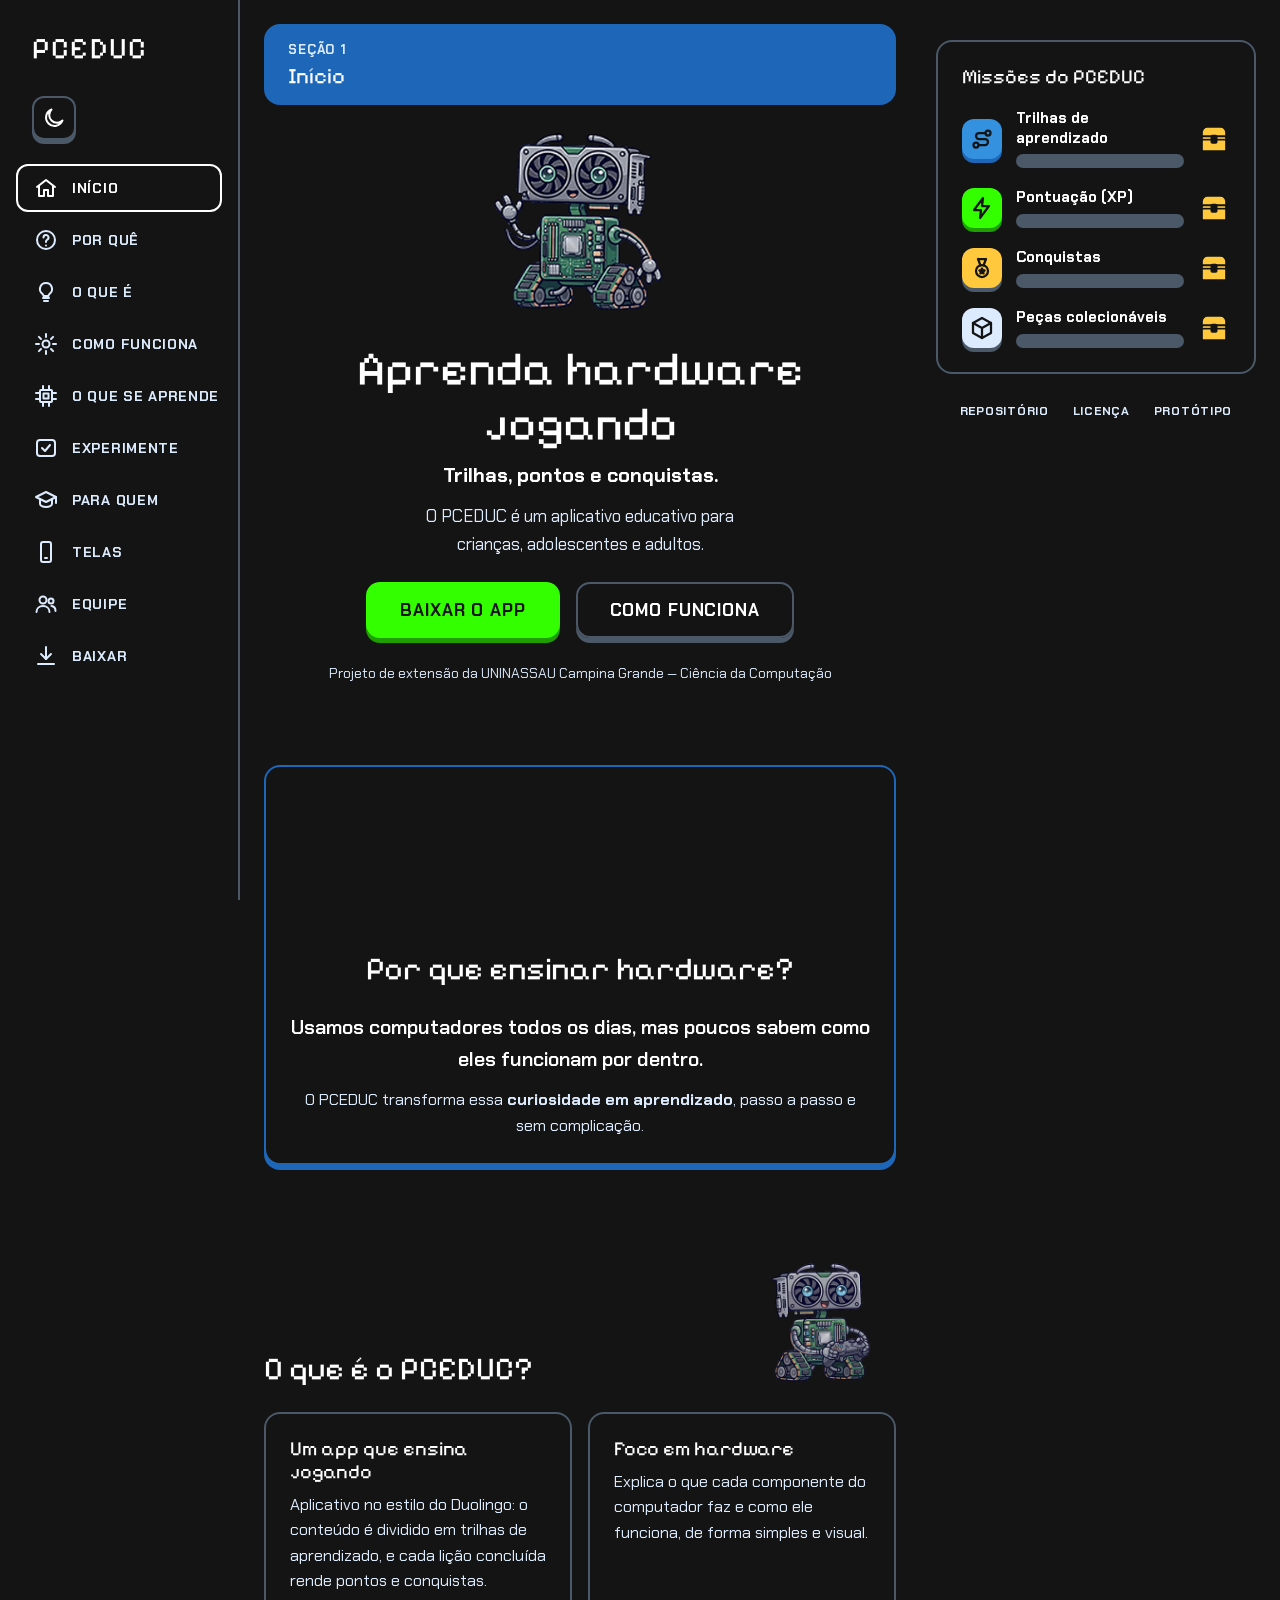
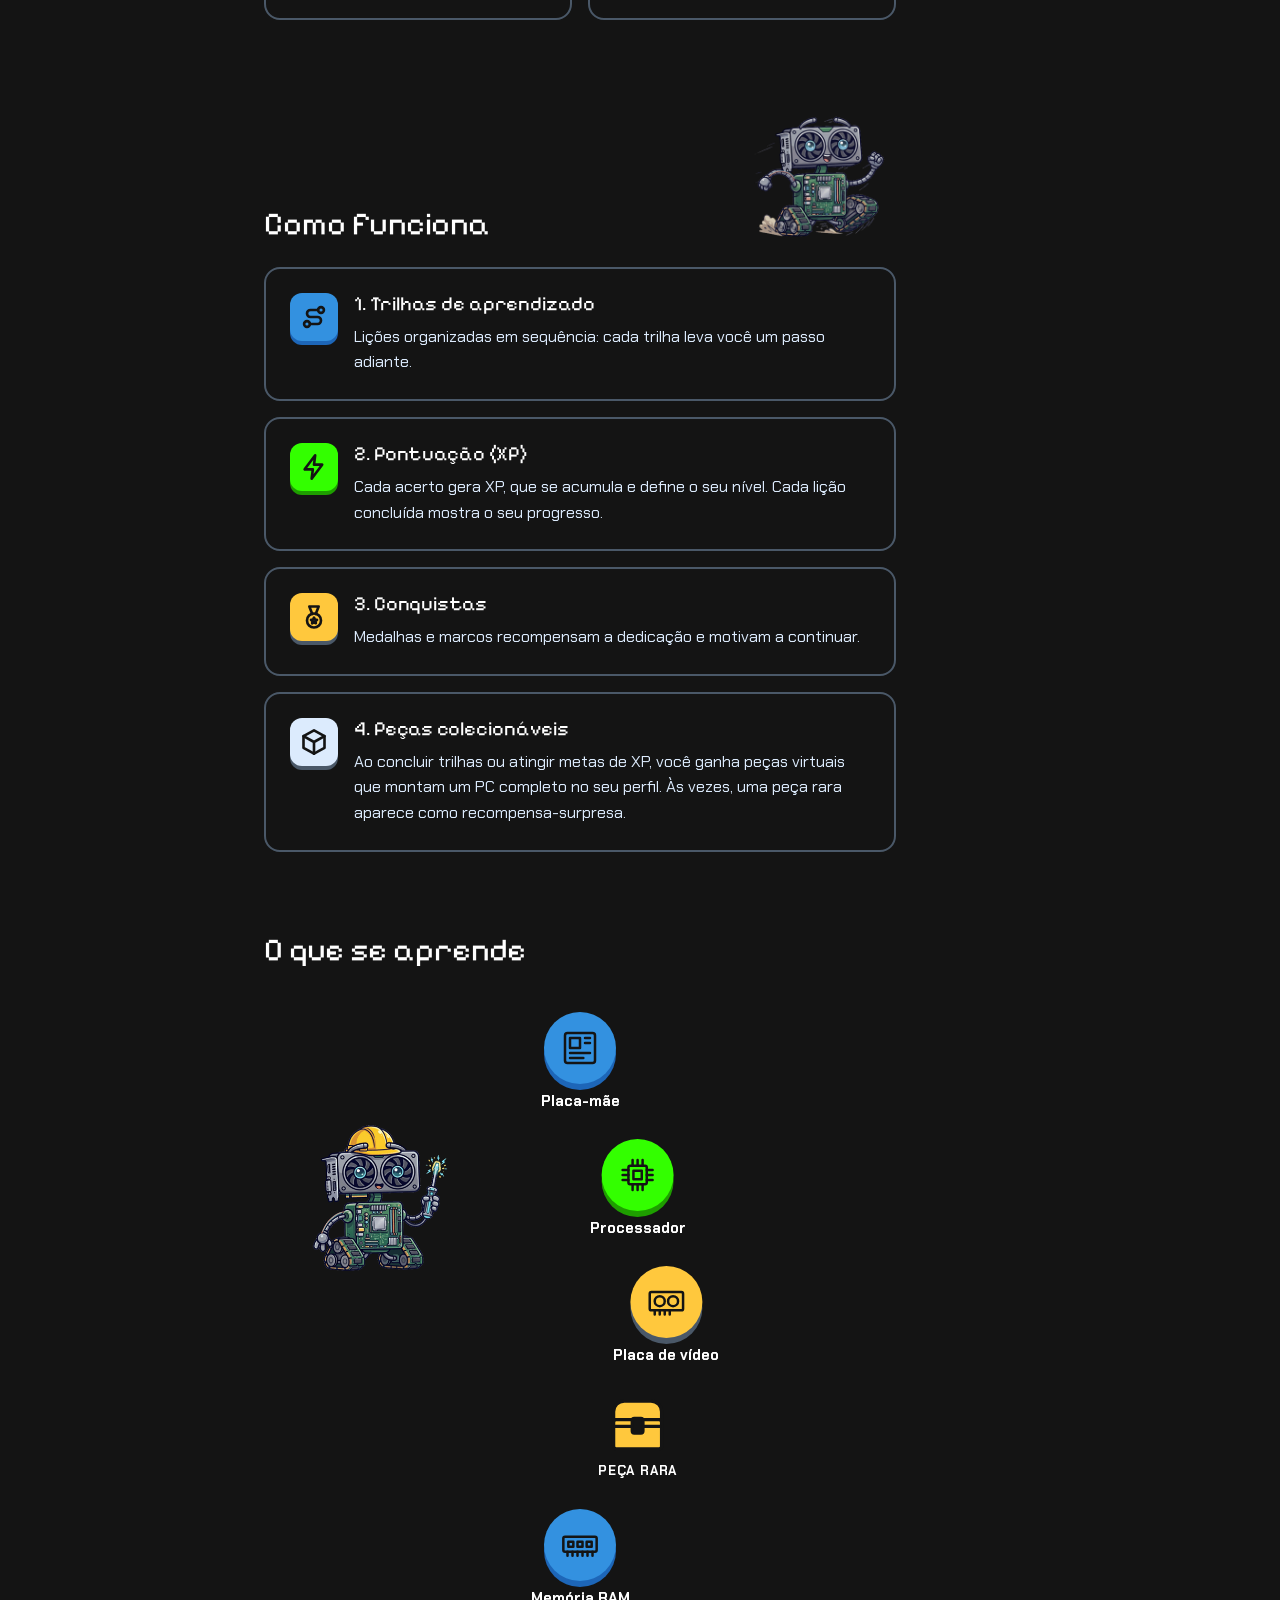
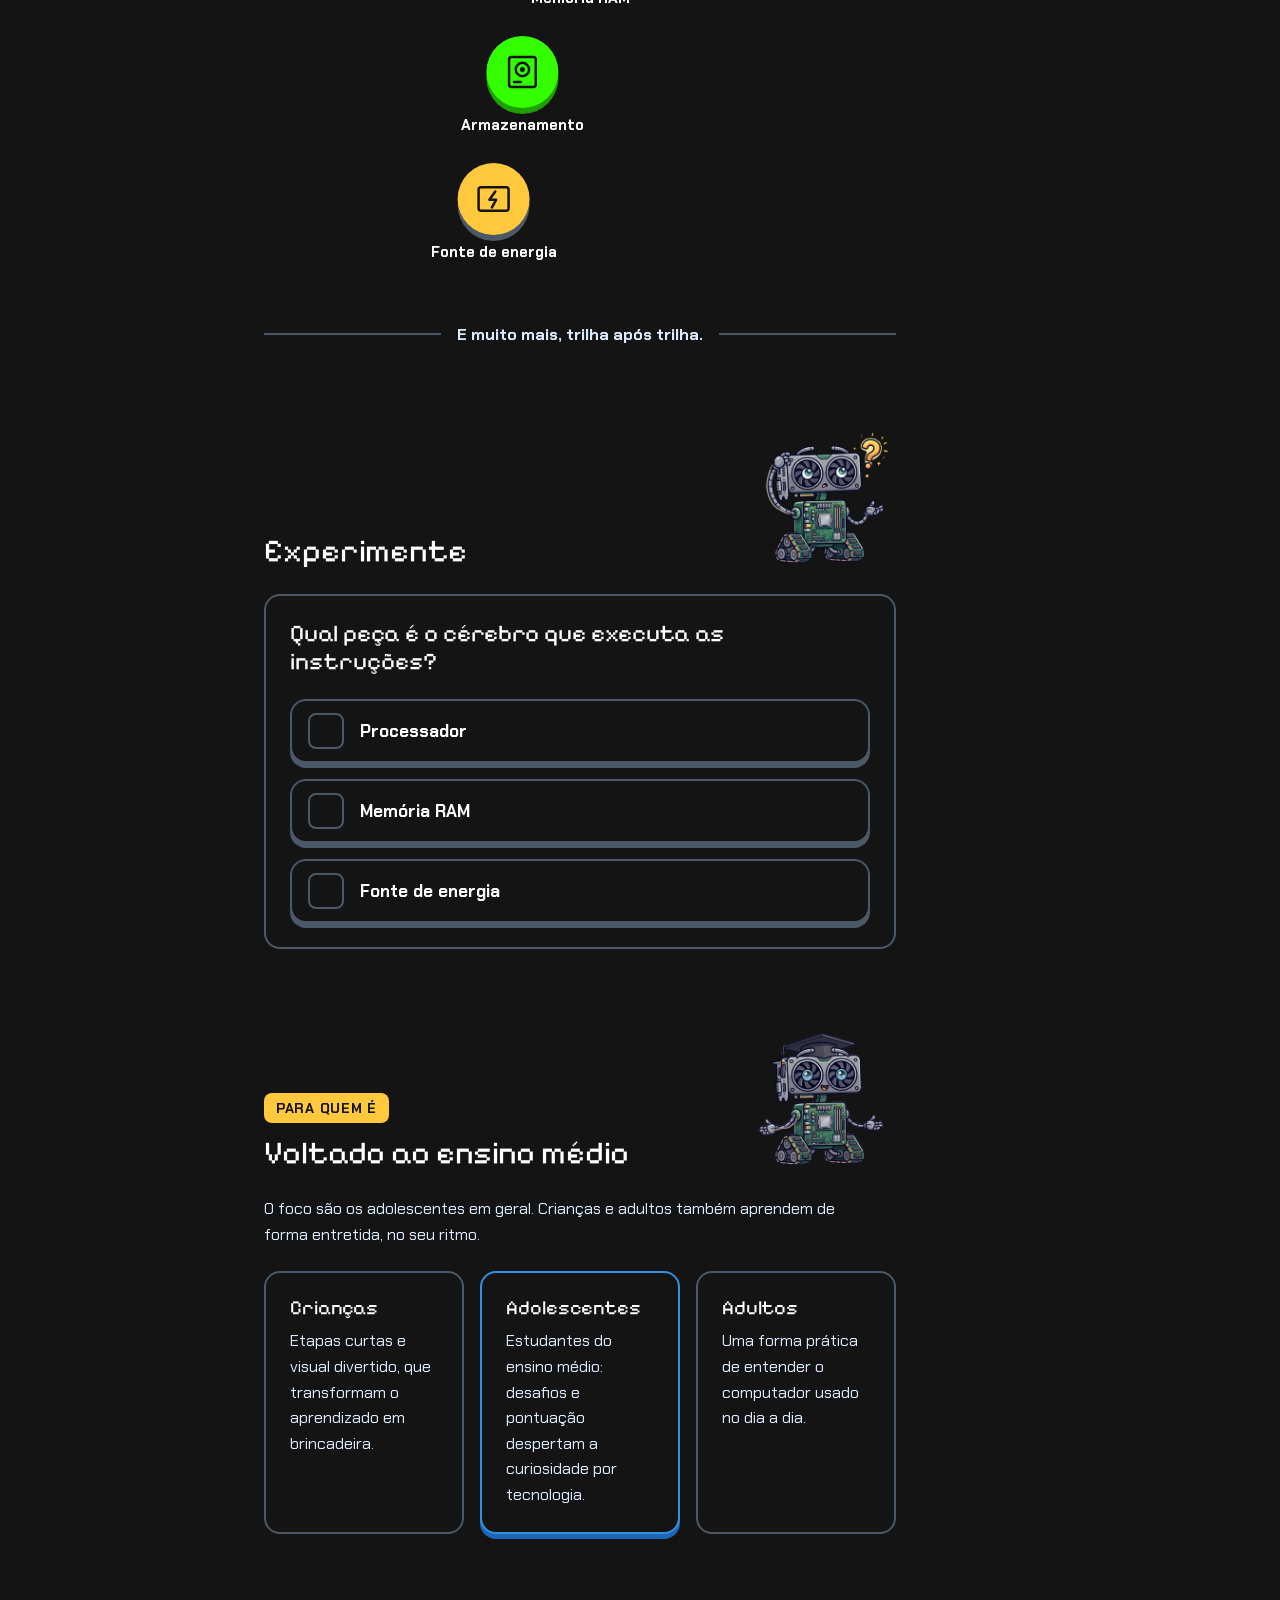
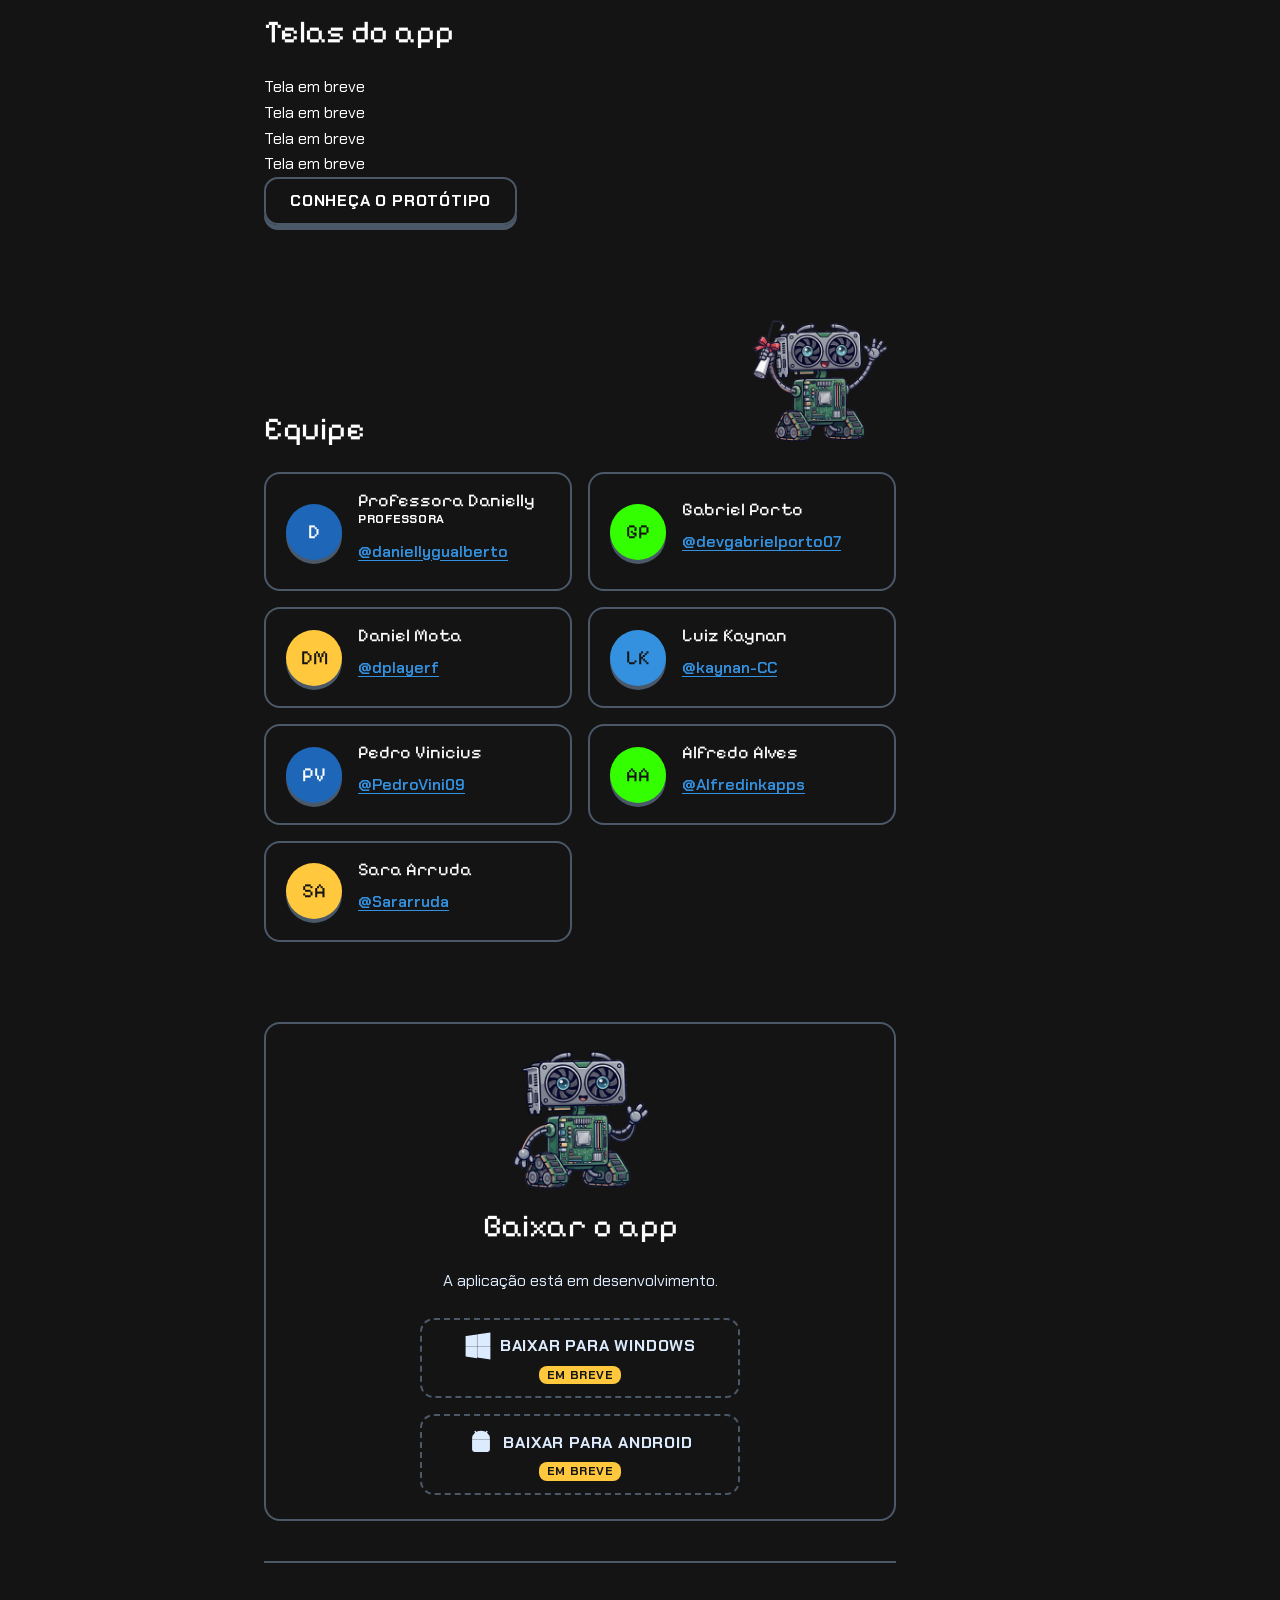
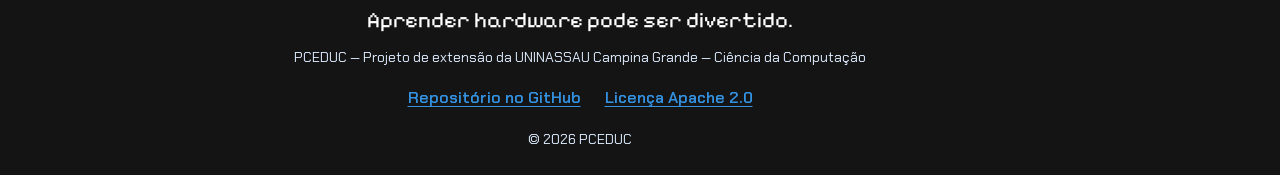
==== commit bb12e2a2: "feat(site): mascote animado nas seções, baú da trilha e mini quiz Cada seção ganha uma pose com entr" ====
--- a/site/index.html
+++ b/site/index.html
@@ -54,7 +54,6 @@
   <link rel="stylesheet" href="css/base.css">
   <link rel="stylesheet" href="css/layout.css">
   <link rel="stylesheet" href="css/components.css">
-  <link rel="stylesheet" href="css/galeria.css">
   <link rel="stylesheet" href="css/trilha.css">
   <link rel="stylesheet" href="css/mascote.css">
   <link rel="stylesheet" href="css/quiz.css">
@@ -433,30 +432,16 @@
       <section class="pc-secao" id="telas" aria-labelledby="titulo-telas">
         <h2 class="pc-secao__titulo" id="titulo-telas">Telas do app</h2>
         <!--
-          RN003/DEC007: as telas ficam no HTML (fonte única) para aparecerem mesmo sem JS: faixa com rolagem
-          no celular e as 4 lado a lado no desktop. O main.js lê estes <figure> e só acrescenta os controles
-          do carrossel; imagem que não carrega vira o reservado "Tela em breve".
-          As PNG já trazem a moldura do iPhone. Como trocar/adicionar: assets/telas/README.md.
+          RN003/DEC007: os reservados ficam no HTML para aparecerem mesmo sem JS.
+          Quando TELAS (main.js) tiver itens, o JS troca este bloco pelo carrossel.
         -->
         <div class="pc-galeria" data-pc-galeria>
-          <div class="pc-galeria__trilho" data-pc-galeria-trilho>
-            <figure class="pc-galeria__slide">
-              <img class="pc-galeria__img" src="assets/telas/tela-01.png" alt="Tela de abertura: criar conta ou entrar no PCEDUC" width="540" height="1080" loading="lazy" decoding="async">
-              <figcaption class="pc-galeria__legenda">Abertura</figcaption>
-            </figure>
-            <figure class="pc-galeria__slide">
-              <img class="pc-galeria__img" src="assets/telas/tela-02.png" alt="Tela de trilhas: escolha a trilha e acompanhe o progresso" width="540" height="1080" loading="lazy" decoding="async">
-              <figcaption class="pc-galeria__legenda">Trilhas</figcaption>
-            </figure>
-            <figure class="pc-galeria__slide">
-              <img class="pc-galeria__img" src="assets/telas/tela-03.png" alt="Tela de pergunta: o Benchware faz uma pergunta de múltipla escolha" width="540" height="1080" loading="lazy" decoding="async">
-              <figcaption class="pc-galeria__legenda">Pergunta</figcaption>
-            </figure>
-            <figure class="pc-galeria__slide">
-              <img class="pc-galeria__img" src="assets/telas/tela-04.png" alt="Tela de perfil: nível, XP, sequência e trilhas do aluno" width="540" height="1080" loading="lazy" decoding="async">
-              <figcaption class="pc-galeria__legenda">Perfil</figcaption>
-            </figure>
-          </div>
+          <ul class="pc-lista-limpa pc-galeria__reservados">
+            <li class="pc-celular"><div class="pc-celular__tela pc-celular__tela--reservada"><span>Tela em breve</span></div></li>
+            <li class="pc-celular"><div class="pc-celular__tela pc-celular__tela--reservada"><span>Tela em breve</span></div></li>
+            <li class="pc-celular"><div class="pc-celular__tela pc-celular__tela--reservada"><span>Tela em breve</span></div></li>
+            <li class="pc-celular"><div class="pc-celular__tela pc-celular__tela--reservada"><span>Tela em breve</span></div></li>
+          </ul>
         </div>
         <p class="pc-galeria__prototipo">
           <a class="pc-btn pc-btn--contorno" href="https://www.figma.com/proto/Nds3cFqZtrh3N2oKh1um8q/Telas-PCEDUC?node-id=10-2&amp;t=ofcFB11myQ6Vvf07-1" target="_blank" rel="noopener">Conheça o protótipo<span class="pc-sr"> (abre em nova aba)</span></a>
--- a/site/css/layout.css
+++ b/site/css/layout.css
@@ -20,12 +20,46 @@
   font-size: 1.75rem;
   font-weight: var(--pc-peso-titulo);
   letter-spacing: 0.04em;
-  color: var(--pc-verde);
+  color: var(--pc-destaque-verde-texto);
   text-decoration: none;
 }
 
 .pc-logo:hover {
-  color: var(--pc-verde);
+  color: var(--pc-destaque-verde-texto);
+}
+
+/* ===== Botão de alternar tema (mobile: à direita do logo) ===== */
+.pc-tema {
+  display: inline-flex;
+  flex-shrink: 0;
+  align-items: center;
+  justify-content: center;
+  width: 2.75rem;
+  height: 2.75rem;
+  margin-left: auto;
+  padding: 0;
+  color: var(--pc-texto);
+  background-color: var(--pc-superficie);
+  border: var(--pc-contorno);
+  border-radius: 0.75rem;
+  box-shadow: 0 4px 0 var(--pc-borda);
+  cursor: pointer;
+  transition: transform var(--pc-transicao), box-shadow var(--pc-transicao), border-color var(--pc-transicao), color var(--pc-transicao);
+}
+
+/* O display acima venceria o atributo hidden: sem JS o botão precisa sumir */
+.pc-tema[hidden] {
+  display: none;
+}
+
+.pc-tema:hover {
+  color: var(--pc-destaque-texto);
+  border-color: var(--pc-destaque-texto);
+}
+
+.pc-tema:active {
+  transform: translateY(4px);
+  box-shadow: 0 0 0 transparent;
 }
 
 /* O menu lateral só aparece no desktop; no mobile a navegação é a barra de abas */
@@ -95,14 +129,14 @@
 }
 
 .pc-abas__link:hover {
-  color: var(--pc-branco);
+  color: var(--pc-texto);
 }
 
 /* Item ativo: cor azul + traço no topo (não depende só da cor) */
 .pc-abas__link[aria-current="true"] {
-  color: var(--pc-azul);
-  background-color: var(--pc-azul-translucido);
-  box-shadow: inset 0 3px 0 var(--pc-azul);
+  color: var(--pc-destaque-texto);
+  background-color: var(--pc-ativo-fundo);
+  box-shadow: inset 0 3px 0 var(--pc-destaque-texto);
 }
 
 .pc-abas__link:focus-visible {
@@ -144,6 +178,12 @@
   .pc-logo {
     justify-content: center;
     font-size: 1rem;
+  }
+
+  /* No menu lateral o botão fica abaixo do logo, centralizado na coluna de ícones */
+  .pc-tema {
+    align-self: center;
+    margin-left: 0;
   }
 
   .pc-lateral__nav {
@@ -175,14 +215,14 @@
   }
 
   .pc-lateral__link:hover {
-    color: var(--pc-branco);
-    background-color: var(--pc-azul-translucido);
+    color: var(--pc-texto);
+    background-color: var(--pc-ativo-fundo);
   }
 
   .pc-lateral__link[aria-current="true"] {
-    color: var(--pc-azul);
-    background-color: var(--pc-azul-translucido);
-    border-color: var(--pc-azul);
+    color: var(--pc-destaque-texto);
+    background-color: var(--pc-ativo-fundo);
+    border-color: var(--pc-destaque-texto);
   }
 
   /* 1024–1279px: menu só com ícones; o rótulo continua acessível aos leitores de tela */
@@ -213,7 +253,8 @@
     grid-column: 1 / -1;
     display: grid;
     grid-template-columns: minmax(0, 1fr) var(--pc-largura-painel);
-    grid-template-rows: repeat(10, auto);
+    /* Uma linha por filho do <main> fora o painel (faixa + 10 seções): o painel cobre todas com 1 / -1 */
+    grid-template-rows: repeat(11, auto);
     column-gap: var(--pc-espaco-5);
     align-items: start;
   }
@@ -294,6 +335,12 @@
     font-size: 1.875rem;
   }
 
+  /* Alinhado ao início do logo e dos itens do menu */
+  .pc-tema {
+    align-self: flex-start;
+    margin-left: var(--pc-espaco-3);
+  }
+
   .pc-lateral__link {
     justify-content: flex-start;
     padding-inline: var(--pc-espaco-3);
@@ -407,6 +454,6 @@
 }
 
 .pc-painel__links a:hover {
-  color: var(--pc-azul);
-}
-
+  color: var(--pc-destaque-texto);
+}
+
--- a/site/css/trilha.css
+++ b/site/css/trilha.css
@@ -1,31 +1,15 @@
 /*
   PCEDUC — trilha.css
-  Trilha em zigue-zague da seção "O que se aprende": nós 3D, baú da peça rara, balões e divisor.
-  Separada de components.css para manter cada arquivo abaixo de ~600 linhas (PADROES §1).
+  Trilha em zigue-zague da seção "O que se aprende": nós 3D, baú da peça rara (botão), balões e divisor.
+  O mascote da trilha (posição e troca de pose) fica em mascote.css. Separada de components.css
+  para manter cada arquivo abaixo de 600 linhas (PADROES §1).
 */
 
 /* ===== Trilha ===== */
 .pc-trilha {
   --pc-passo: clamp(2.75rem, 11vw, 4.5rem);
-  --pc-tamanho-mascote: clamp(6rem, 26vw, 10rem);
   position: relative;
   padding-block: var(--pc-espaco-3);
-}
-
-/* Mascote decorativo ao lado dos nós que desviam para a direita (como o personagem da referência) */
-.pc-trilha__mascote {
-  position: absolute;
-  top: 8rem;
-  left: max(0px, calc(50% - 1.7 * var(--pc-passo) - var(--pc-tamanho-mascote)));
-  width: var(--pc-tamanho-mascote);
-  height: var(--pc-tamanho-mascote);
-  object-fit: cover;
-  pointer-events: none;
-}
-
-/* Sem JS os balões ficam abertos e cobririam o mascote (decorativo): ele só aparece com a trilha interativa */
-.pc-trilha:not(.pc-trilha--interativa) .pc-trilha__mascote {
-  display: none;
 }
 
 .pc-trilha__lista {
@@ -39,6 +23,7 @@
   --pc-desvio: 0px;
   --pc-no-cor: var(--pc-azul);
   --pc-no-sombra: var(--pc-azul-escuro);
+  --pc-no-anel: var(--pc-anel-azul);
   position: relative;
   display: flex;
   flex-direction: column;
@@ -60,11 +45,13 @@
 .pc-trilha__item--verde {
   --pc-no-cor: var(--pc-verde);
   --pc-no-sombra: var(--pc-verde-escuro);
+  --pc-no-anel: var(--pc-anel-verde);
 }
 
 .pc-trilha__item--amarelo {
   --pc-no-cor: var(--pc-amarelo);
   --pc-no-sombra: var(--pc-cinza);
+  --pc-no-anel: var(--pc-anel-amarelo);
 }
 
 .pc-no {
@@ -115,7 +102,7 @@
 
 /* Nó aberto ganha um anel na própria cor (estado visível além do balão) */
 .pc-no[aria-expanded="true"] .pc-no__circulo {
-  outline: 4px solid var(--pc-no-cor);
+  outline: 4px solid var(--pc-no-anel);
   outline-offset: 4px;
 }
 
@@ -127,14 +114,41 @@
   text-align: center;
 }
 
+/* ===== Baú da peça rara (RF09): botão que abre balão amarelo, como os nós ===== */
+.pc-trilha__bau {
+  --pc-no-cor: var(--pc-amarelo);
+  --pc-no-sombra: var(--pc-cinza);
+  --pc-no-anel: var(--pc-anel-amarelo);
+}
+
 .pc-bau {
   width: 4rem;
   height: 4rem;
+  border-radius: var(--pc-raio-pequeno);
+  transition: transform var(--pc-transicao);
+}
+
+.pc-no--bau {
+  gap: 0;
+}
+
+.pc-no--bau:hover .pc-bau {
+  transform: translateY(-4px);
+}
+
+.pc-no--bau:active .pc-bau {
+  transform: translateY(2px);
+}
+
+/* Aberto: anel como nos nós (estado visível além do balão) */
+.pc-no--bau[aria-expanded="true"] .pc-bau {
+  outline: 4px solid var(--pc-no-anel);
+  outline-offset: 4px;
 }
 
 .pc-bau__legenda {
   margin-top: var(--pc-espaco-1);
-  color: var(--pc-amarelo);
+  color: var(--pc-destaque-amarelo-texto);
   font-size: 0.8125rem;
   font-weight: 700;
   letter-spacing: 0.06em;
--- a/site/css/mascote.css
+++ b/site/css/mascote.css
@@ -0,0 +1,198 @@
+/*
+  PCEDUC — mascote.css
+  Benchware nas seções: posição (ao lado do título ou centralizado no cartão), mascote da trilha e
+  animações (entrada ao rolar, flutuação, troca de pose, giro no hover). Carregado depois de trilha.css.
+  Poses: PNG 320×320 transparentes em assets/img/mascote/. Com movimento reduzido, nada se mexe.
+*/
+
+/* ===== Tamanho: moderado e igual em todas as seções (menor no celular) ===== */
+.pc-secao {
+  --pc-mascote-tamanho: clamp(6.5rem, 30vw, 8rem);
+}
+
+@media (min-width: 600px) {
+  .pc-secao {
+    --pc-mascote-tamanho: 8.75rem;
+  }
+}
+
+@media (min-width: 1280px) {
+  .pc-secao {
+    --pc-mascote-tamanho: 9.5rem;
+  }
+}
+
+/* ===== Mascote: invólucro (entrada e flutuação) + imagem (troca de pose e giro) ===== */
+/* Duas camadas para as animações não brigarem pelo mesmo transform */
+.pc-mascote {
+  position: relative;
+  display: block;
+  flex-shrink: 0;
+  width: var(--pc-mascote-tamanho, 8rem);
+  aspect-ratio: 1;
+}
+
+.pc-mascote__img {
+  width: 100%;
+  height: 100%;
+  object-fit: contain;
+}
+
+/* Cópia da pose anterior, por cima da nova, que some durante a troca (crossfade) */
+.pc-mascote__fantasma {
+  position: absolute;
+  inset: 0;
+  pointer-events: none;
+}
+
+/* ===== Cabeçalho da seção: título (ou bloco do título) à esquerda, mascote à direita ===== */
+.pc-secao__cabeca {
+  display: flex;
+  align-items: flex-end;
+  gap: var(--pc-espaco-3);
+  margin-bottom: var(--pc-espaco-4);
+}
+
+.pc-secao__cabeca > :first-child {
+  flex: 1;
+  min-width: 0;
+}
+
+.pc-secao__cabeca .pc-secao__titulo {
+  margin-bottom: 0;
+}
+
+/* O PNG tem margem transparente embaixo: os pés do mascote ficam perto do conteúdo */
+.pc-secao__cabeca .pc-mascote {
+  margin-bottom: calc(var(--pc-mascote-tamanho) * -0.06);
+}
+
+/* Cartões centralizados (Por quê, Download): mascote acima do título, como no topo */
+.pc-mascote--centro {
+  margin: 0 auto var(--pc-espaco-2);
+}
+
+/* ===== Mascote da trilha (DEC027): ao lado dos nós que desviam para a direita ===== */
+.pc-trilha {
+  --pc-mascote-tamanho: clamp(6.5rem, 28vw, 10.5rem);
+}
+
+.pc-trilha__mascote {
+  position: absolute;
+  top: 8rem;
+  left: max(0px, calc(50% - 1.7 * var(--pc-passo) - var(--pc-mascote-tamanho)));
+}
+
+/* Sem JS os balões ficam abertos e cobririam o mascote (decorativo): ele só aparece com a trilha interativa */
+.pc-trilha:not(.pc-trilha--interativa) .pc-trilha__mascote {
+  display: none;
+}
+
+/* ===== Ritmo: cada seção flutua fora de fase e gira para um lado ===== */
+.pc-secao:nth-of-type(3n + 1) .pc-mascote {
+  --pc-mascote-atraso: -1.2s;
+}
+
+.pc-secao:nth-of-type(3n + 2) .pc-mascote {
+  --pc-mascote-atraso: -2.4s;
+}
+
+.pc-secao:nth-of-type(2n) .pc-mascote {
+  --pc-mascote-giro: -4deg;
+}
+
+/* ===== Animações (só para quem não pediu menos movimento) ===== */
+@media (prefers-reduced-motion: no-preference) {
+  /* Repouso: flutua mesmo sem JS (usa "translate", livre do "transform" da entrada) */
+  .pc-mascote {
+    animation: pc-mascote-flutuar 3.6s ease-in-out var(--pc-mascote-atraso, 0s) infinite;
+  }
+
+  /* Entrada: o main.js põe pc-mascote-ativo no <html> só quando o IntersectionObserver existe */
+  .pc-mascote-ativo .pc-mascote {
+    opacity: 0;
+  }
+
+  /* Pulo com "mola": o cubic-bezier passa de 1 e dá o exagero antes de assentar */
+  .pc-mascote-ativo .pc-mascote.is-visivel {
+    opacity: 1;
+    animation:
+      pc-mascote-entrar 520ms cubic-bezier(0.34, 1.56, 0.64, 1) both,
+      pc-mascote-flutuar 3.6s ease-in-out var(--pc-mascote-atraso, 0s) infinite;
+  }
+
+  .pc-mascote__img {
+    transition: rotate 250ms ease-out;
+  }
+
+  .pc-mascote__img.is-trocando {
+    animation: pc-mascote-pose 350ms cubic-bezier(0.34, 1.56, 0.64, 1);
+  }
+
+  .pc-mascote__fantasma {
+    animation: pc-mascote-sumir 220ms ease-out forwards;
+  }
+}
+
+/* Hover só em quem tem mouse: giro leve */
+@media (hover: hover) and (prefers-reduced-motion: no-preference) {
+  .pc-mascote:hover .pc-mascote__img {
+    rotate: var(--pc-mascote-giro, 4deg);
+  }
+}
+
+@keyframes pc-mascote-flutuar {
+  0%,
+  100% {
+    translate: 0 -6px;
+  }
+
+  50% {
+    translate: 0 6px;
+  }
+}
+
+@keyframes pc-mascote-entrar {
+  0% {
+    opacity: 0;
+    transform: translateY(1.5rem) scale(0.6);
+  }
+
+  60% {
+    opacity: 1;
+    transform: translateY(-0.25rem) scale(1.05);
+  }
+
+  100% {
+    opacity: 1;
+    transform: none;
+  }
+}
+
+/* Troca de pose: a nova entra com pulinho enquanto o fantasma da anterior some */
+@keyframes pc-mascote-pose {
+  0% {
+    opacity: 0;
+    scale: 0.85;
+    translate: 0 6px;
+  }
+
+  55% {
+    opacity: 1;
+    scale: 1.06;
+    translate: 0 -10px;
+  }
+
+  100% {
+    opacity: 1;
+    scale: 1;
+    translate: 0 0;
+  }
+}
+
+@keyframes pc-mascote-sumir {
+  to {
+    opacity: 0;
+    scale: 0.9;
+  }
+}
--- a/site/css/quiz.css
+++ b/site/css/quiz.css
@@ -0,0 +1,178 @@
+/*
+  PCEDUC — quiz.css
+  Mini quiz "Experimente": cartão de lição com opções em botões 3D, estados de acerto/erro e feedback.
+  Sem JS aparecem só a pergunta e o <details> com a resposta; o main.js (configurarQuiz) liga o modo interativo.
+*/
+
+/* ===== Cartão da lição ===== */
+.pc-quiz {
+  display: grid;
+  gap: var(--pc-espaco-4);
+}
+
+.pc-quiz__pergunta {
+  font-size: clamp(1.25rem, 1.1rem + 0.8vw, 1.5rem);
+}
+
+/* ===== Sem JS: resposta escondida em <details> ===== */
+/* list-item mantém o triângulo de abrir/fechar; o padding garante alvo de toque de 44px */
+.pc-quiz__resposta summary {
+  display: list-item;
+  width: fit-content;
+  padding-block: 0.625rem;
+  color: var(--pc-destaque-texto);
+  font-weight: 700;
+  cursor: pointer;
+}
+
+.pc-quiz__resposta p {
+  margin-top: var(--pc-espaco-2);
+  color: var(--pc-texto-suave);
+}
+
+.pc-quiz__resposta strong {
+  color: var(--pc-texto);
+}
+
+/* ===== Com JS: opções em botões grandes "3D" ===== */
+/* O display dos blocos abaixo venceria o atributo hidden */
+.pc-quiz__interativo[hidden],
+.pc-quiz__tentar[hidden] {
+  display: none;
+}
+
+.pc-quiz__opcoes {
+  display: grid;
+  gap: var(--pc-espaco-3);
+}
+
+.pc-quiz__opcao {
+  display: flex;
+  align-items: center;
+  gap: var(--pc-espaco-3);
+  width: 100%;
+  min-height: 3.75rem;
+  padding: 0.75rem var(--pc-espaco-3);
+  color: var(--pc-texto);
+  font-size: 1.0625rem;
+  font-weight: 700;
+  line-height: 1.25;
+  text-align: left;
+  background-color: var(--pc-superficie);
+  border: var(--pc-contorno);
+  border-radius: var(--pc-raio);
+  box-shadow: 0 var(--pc-profundidade) 0 var(--pc-borda);
+  cursor: pointer;
+  transition: transform var(--pc-transicao), box-shadow var(--pc-transicao), border-color var(--pc-transicao),
+    background-color var(--pc-transicao);
+}
+
+.pc-quiz__opcao:hover:not(:disabled) {
+  border-color: var(--pc-destaque-texto);
+}
+
+.pc-quiz__opcao:active:not(:disabled) {
+  transform: translateY(var(--pc-profundidade));
+  box-shadow: 0 0 0 transparent;
+}
+
+.pc-quiz__opcao:disabled {
+  cursor: default;
+}
+
+/* Opções que não foram escolhidas nem são a correta recuam (o texto continua acima de 4,5:1) */
+.pc-quiz__opcao:disabled:not([data-pc-estado]) {
+  opacity: 0.7;
+}
+
+/* Quadradinho que recebe o ✓ ou o ✕ depois da resposta */
+.pc-quiz__marca {
+  display: grid;
+  flex-shrink: 0;
+  place-items: center;
+  width: 2.25rem;
+  height: 2.25rem;
+  border: var(--pc-contorno);
+  border-radius: var(--pc-raio-pequeno);
+}
+
+.pc-quiz__icone {
+  display: none;
+  grid-area: 1 / 1;
+  stroke-width: 3;
+}
+
+.pc-quiz__texto {
+  flex: 1;
+  min-width: 0;
+}
+
+.pc-quiz__status {
+  font-size: 0.8125rem;
+  letter-spacing: 0.06em;
+  text-transform: uppercase;
+}
+
+.pc-quiz__status:empty {
+  display: none;
+}
+
+/* ===== Estados (a cor nunca é o único sinal: há ícone e o rótulo "Correta"/"Sua resposta") ===== */
+/* Correta: verde neon com texto escuro (13,55:1) */
+.pc-quiz__opcao[data-pc-estado="correta"] {
+  color: var(--pc-preto);
+  background-color: var(--pc-verde);
+  border-color: var(--pc-verde-escuro);
+  box-shadow: 0 var(--pc-profundidade) 0 var(--pc-verde-escuro);
+}
+
+.pc-quiz__opcao[data-pc-estado="correta"] .pc-quiz__marca {
+  border-color: var(--pc-preto);
+}
+
+.pc-quiz__opcao[data-pc-estado="correta"] .pc-quiz__icone--certo {
+  display: block;
+}
+
+/*
+  Errada: a paleta não tem vermelho, então o erro é cinza com contorno grosso na cor do texto e ✕.
+  Sem sombra e afundada, como um botão que "não voltou" (branco sobre #4A5868 = 7,27:1).
+*/
+.pc-quiz__opcao[data-pc-estado="errada"] {
+  color: var(--pc-branco);
+  background-color: var(--pc-cinza);
+  border: 4px solid var(--pc-texto);
+  box-shadow: none;
+  transform: translateY(var(--pc-profundidade));
+}
+
+.pc-quiz__opcao[data-pc-estado="errada"] .pc-quiz__marca {
+  border-color: var(--pc-branco);
+}
+
+.pc-quiz__opcao[data-pc-estado="errada"] .pc-quiz__icone--errado {
+  display: block;
+}
+
+/* ===== Feedback e "Tentar de novo" ===== */
+/* Margem (e não gap) para a região aria-live vazia não ocupar espaço e continuar na árvore de acessibilidade */
+.pc-quiz__feedback {
+  margin-top: var(--pc-espaco-4);
+  font-size: 1.0625rem;
+  font-weight: 600;
+}
+
+.pc-quiz__feedback:empty {
+  margin-top: 0;
+}
+
+.pc-quiz__feedback[data-pc-estado="acerto"] {
+  color: var(--pc-destaque-verde-texto);
+  font-family: var(--pc-fonte-titulo);
+  font-size: 1.5rem;
+  font-weight: var(--pc-peso-titulo);
+}
+
+.pc-quiz__tentar {
+  margin-top: var(--pc-espaco-3);
+}
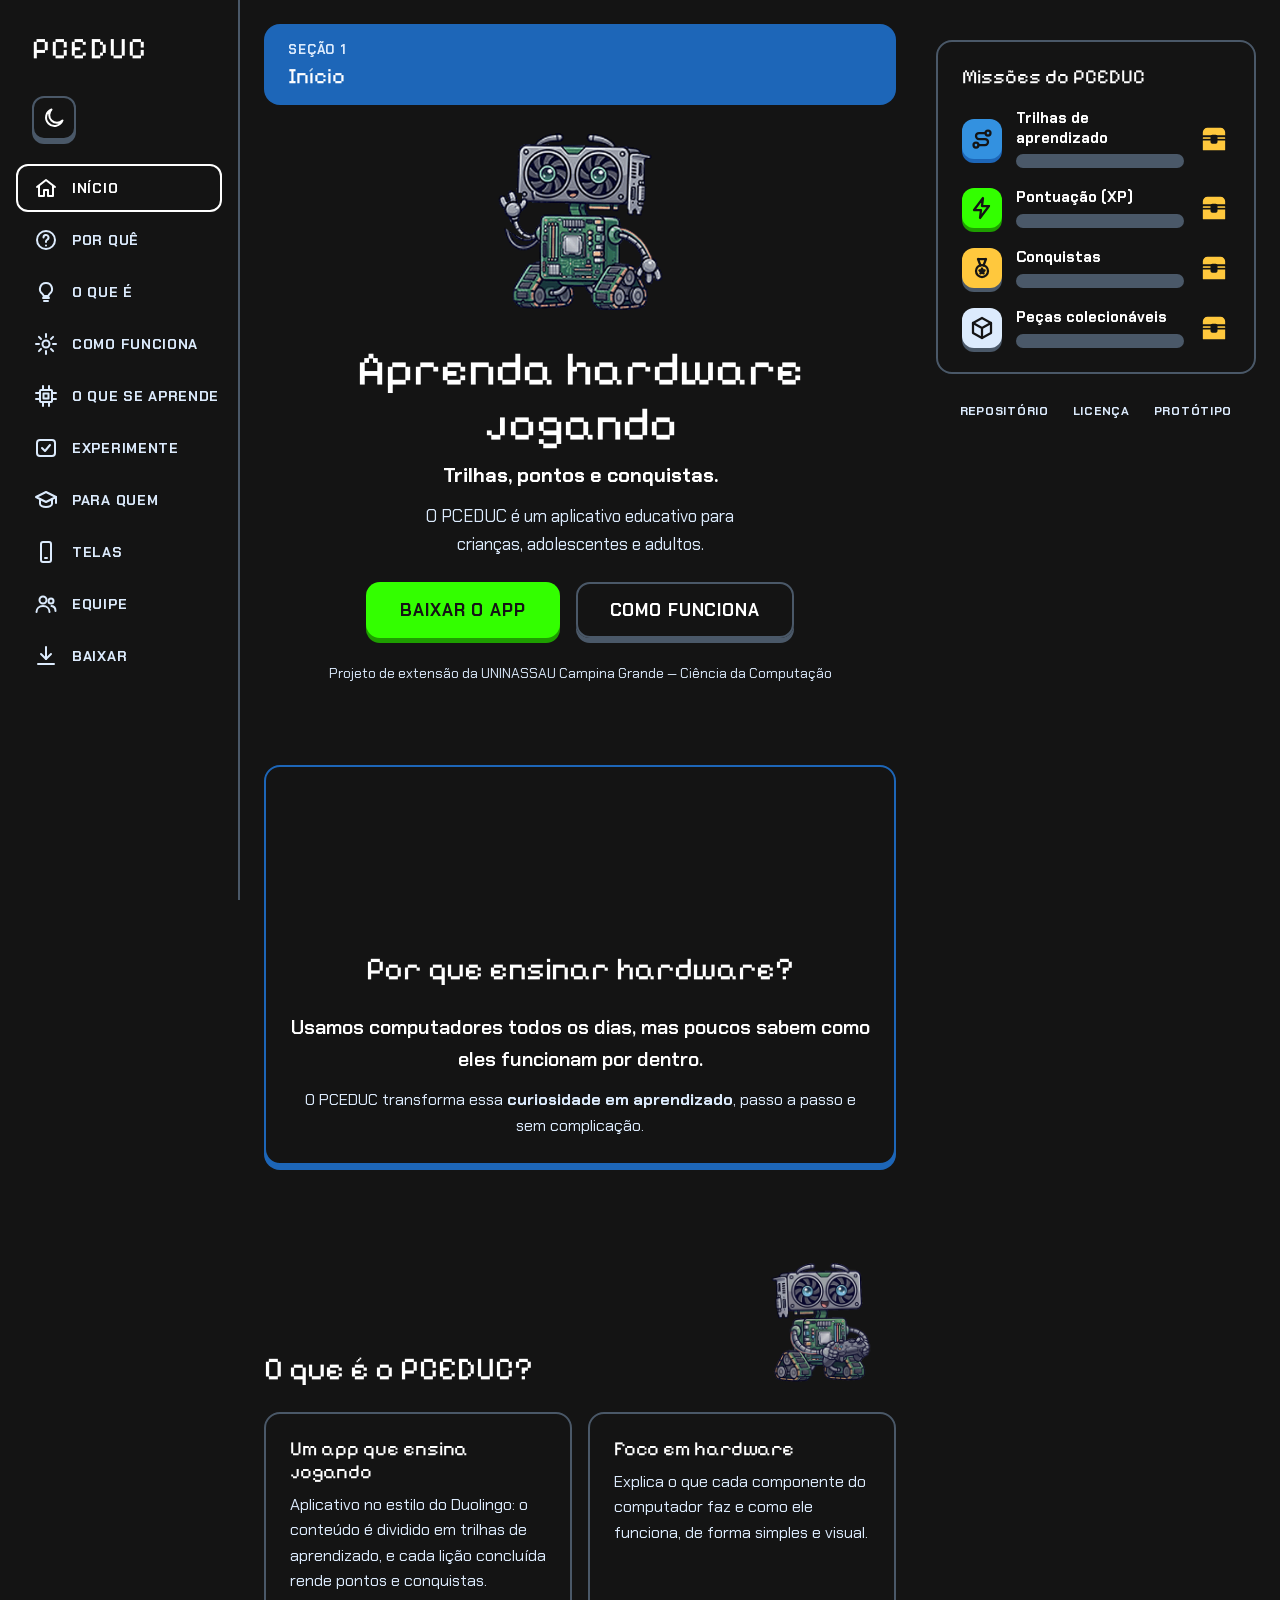
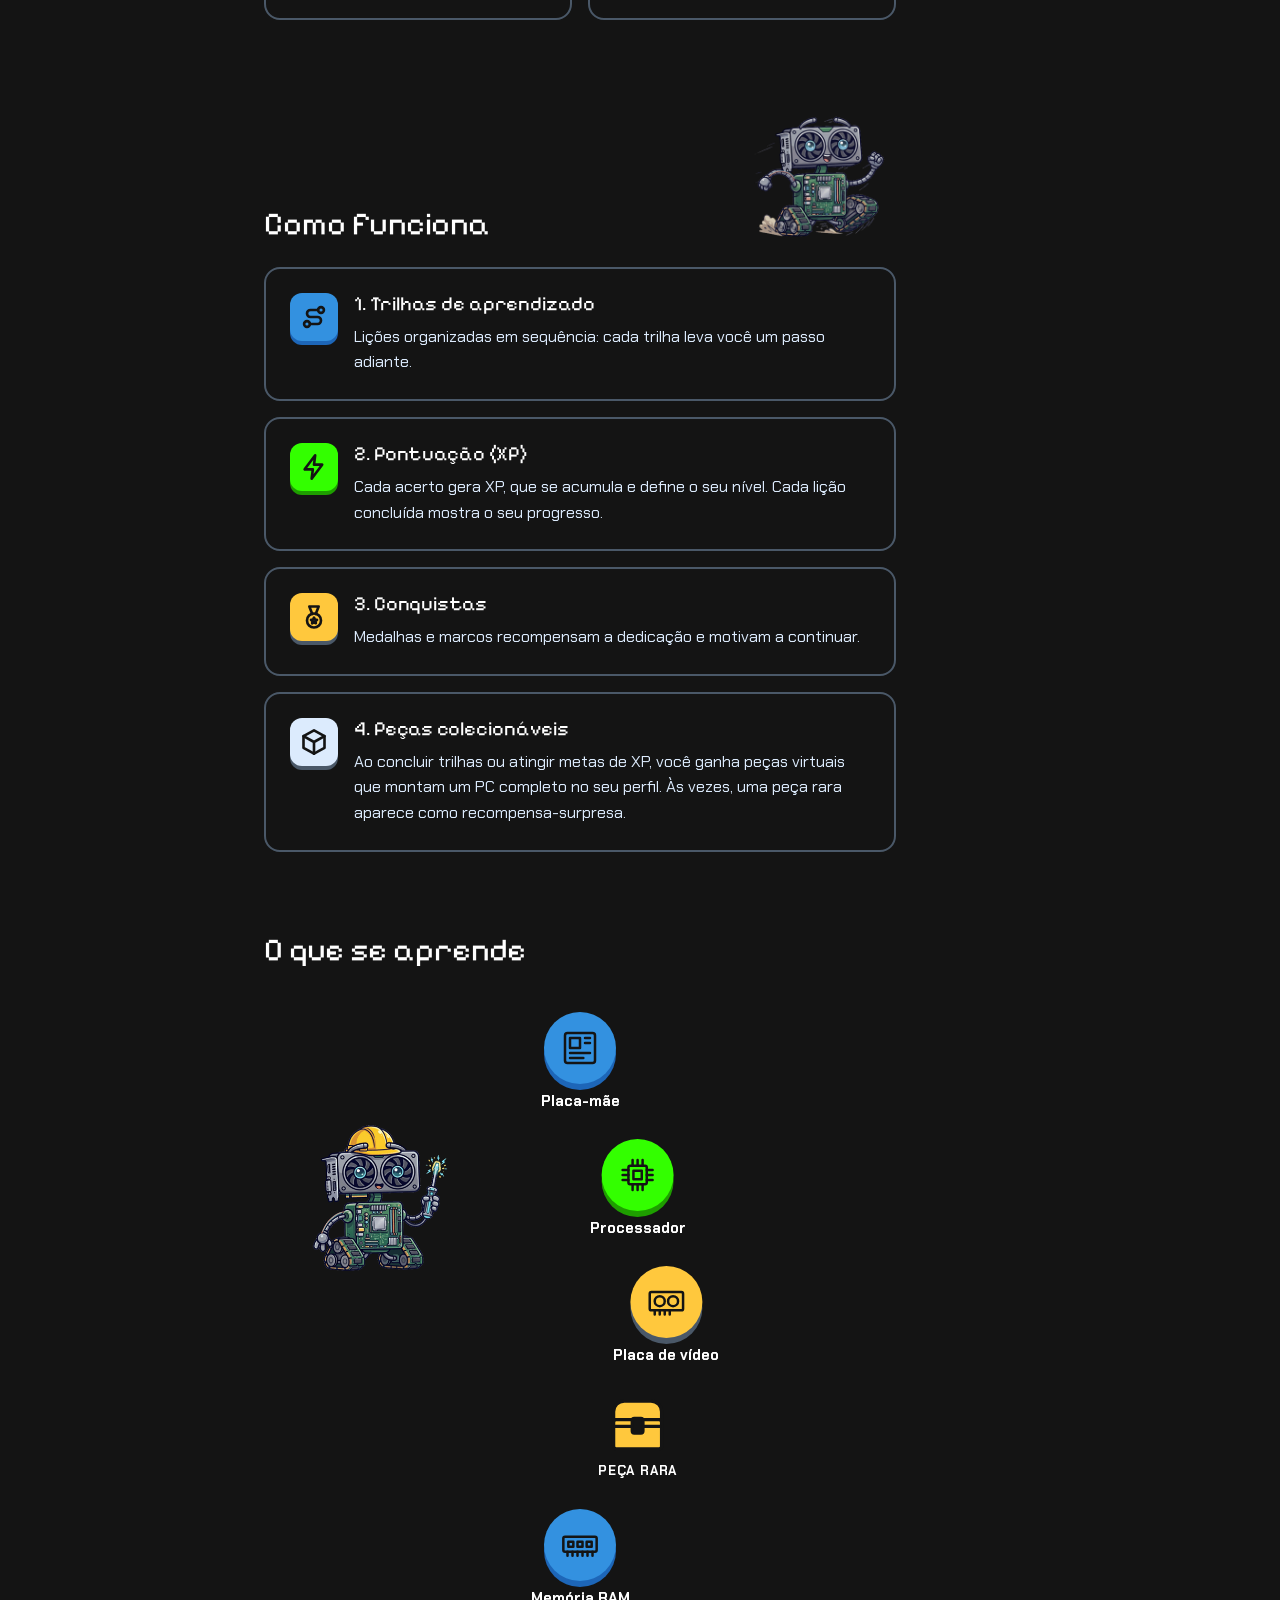
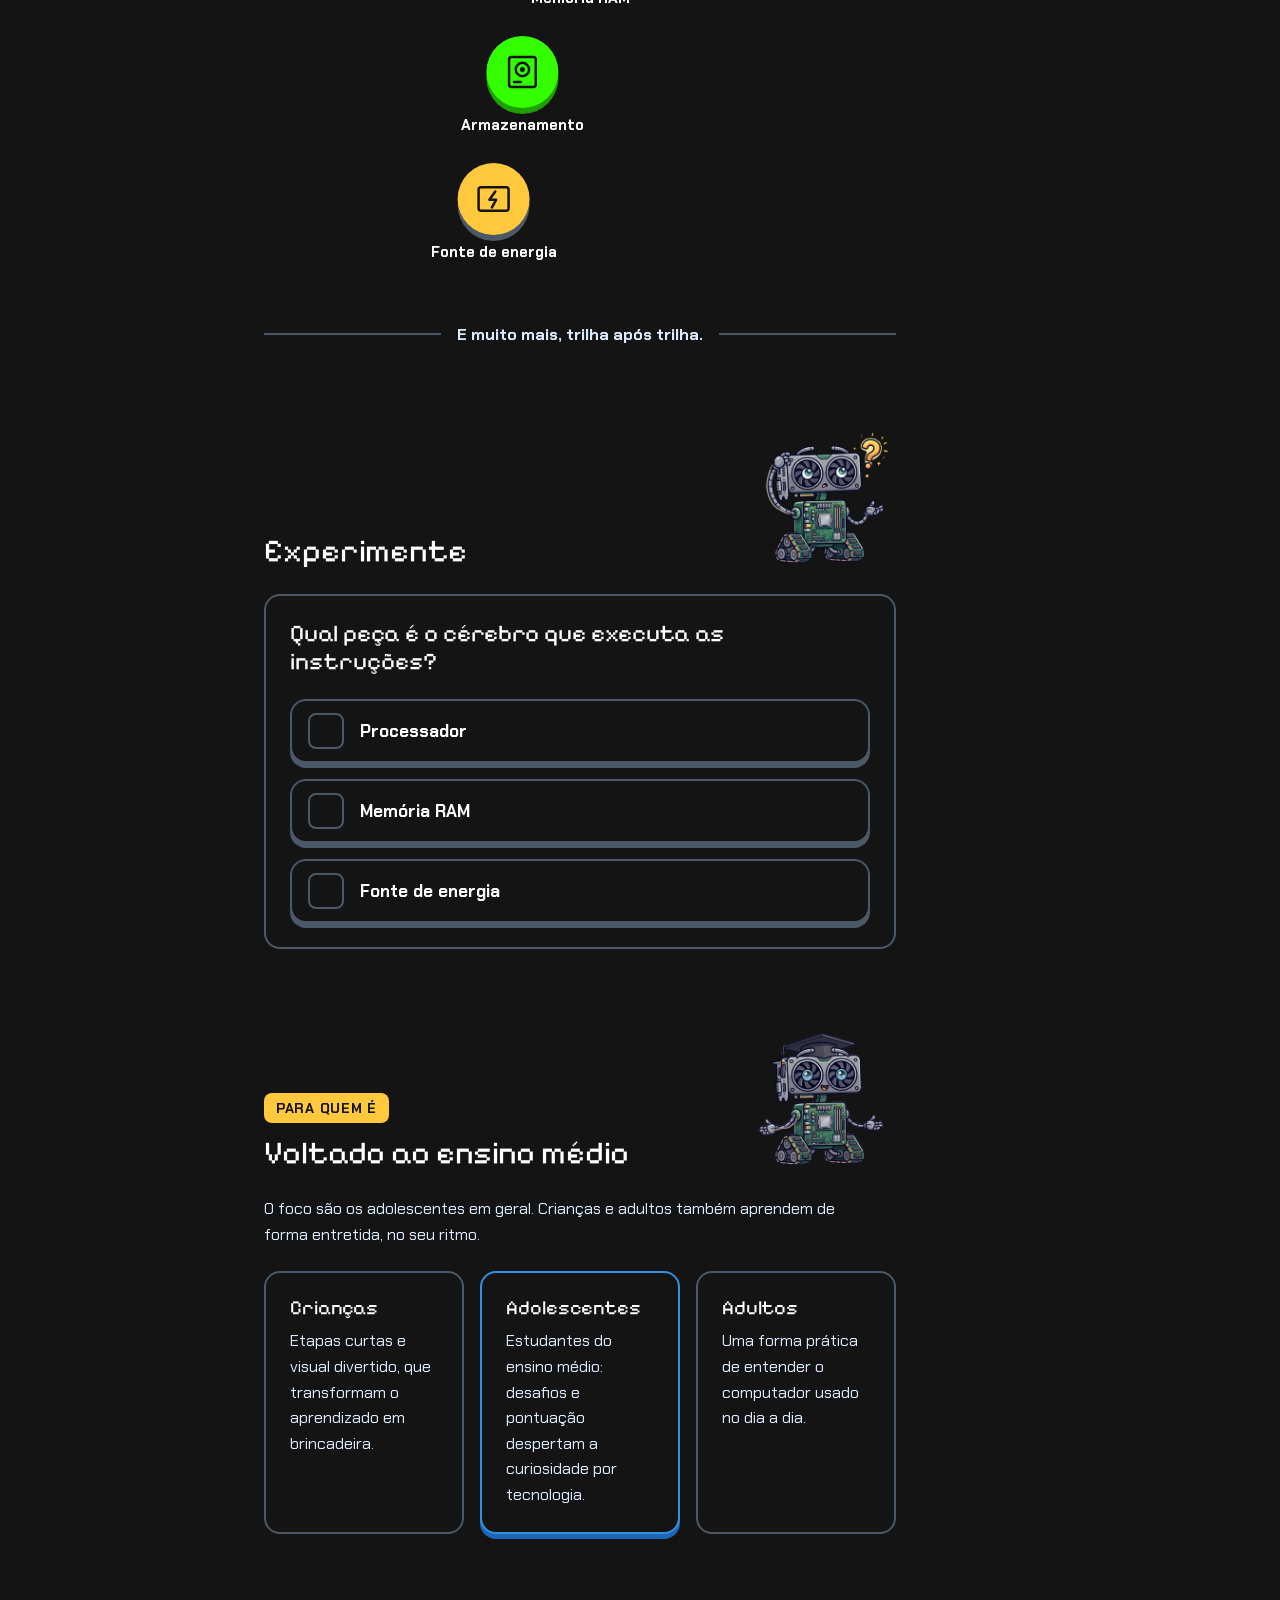
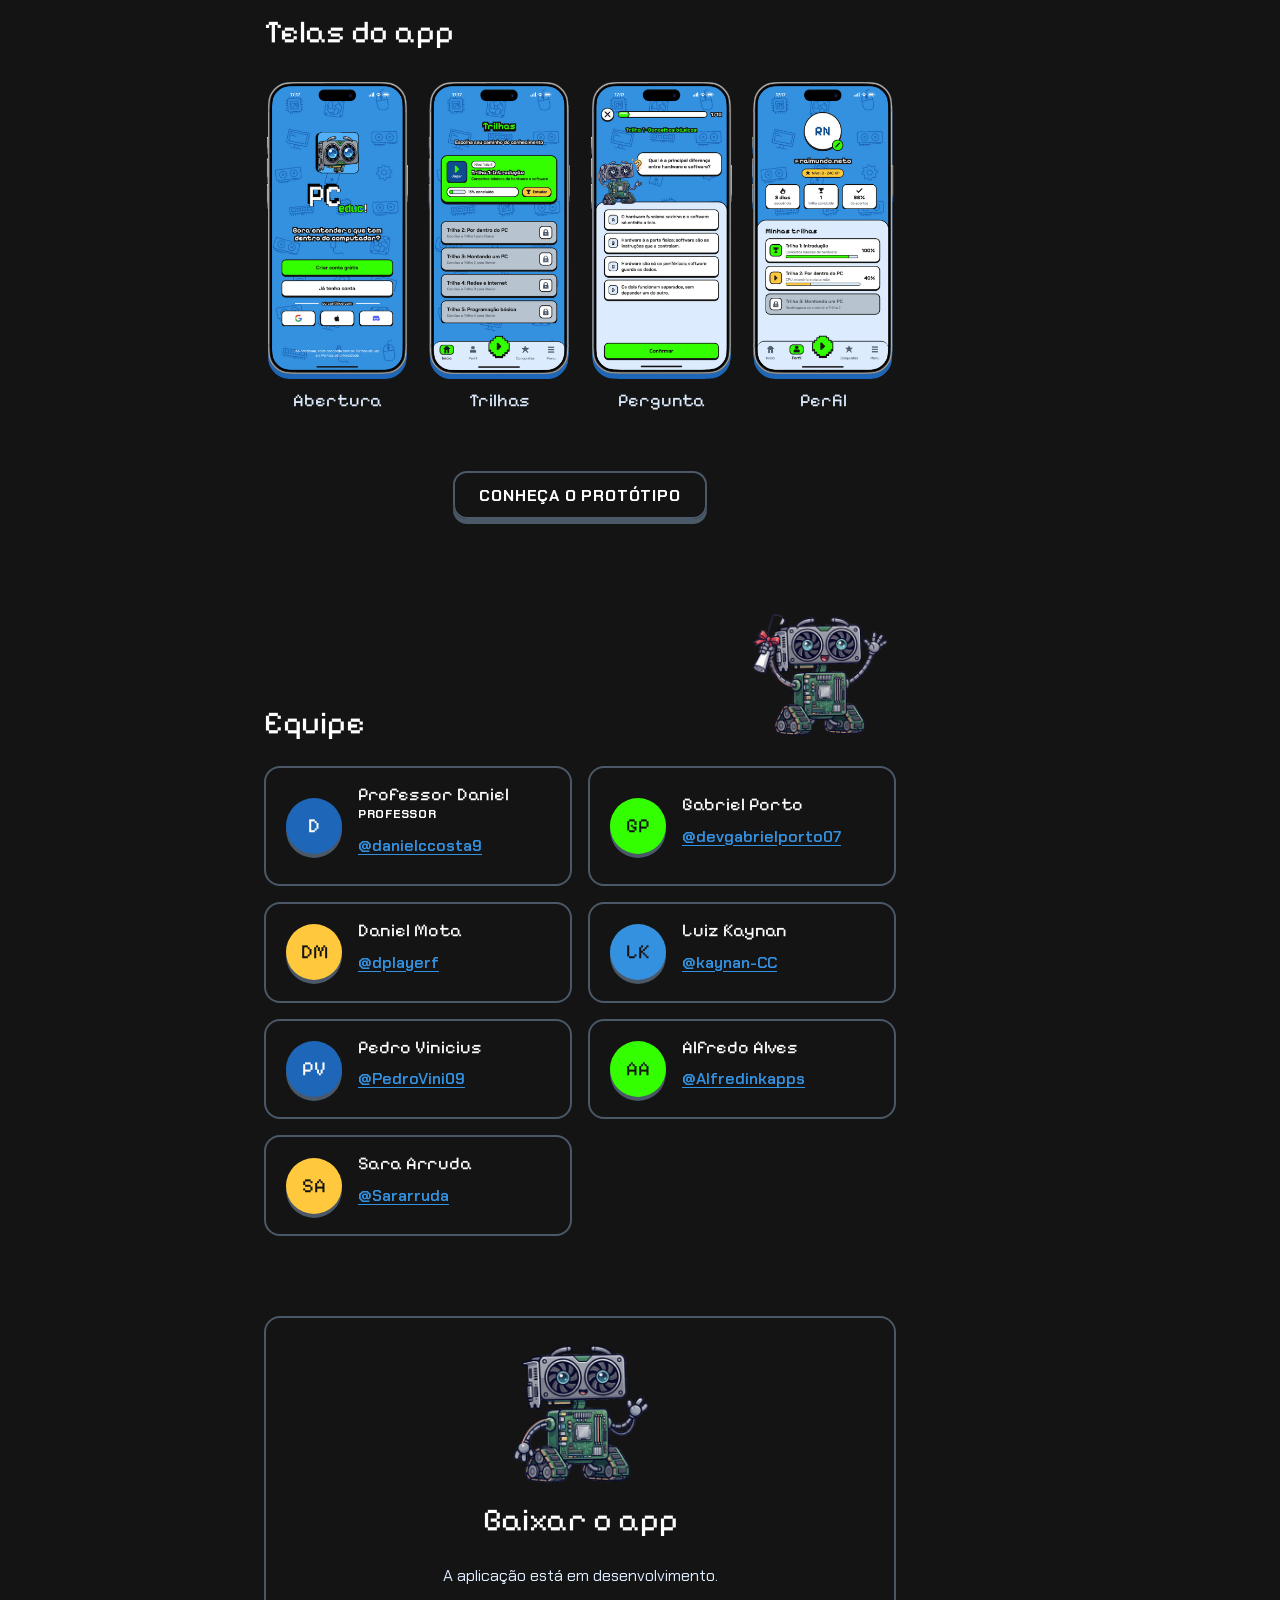
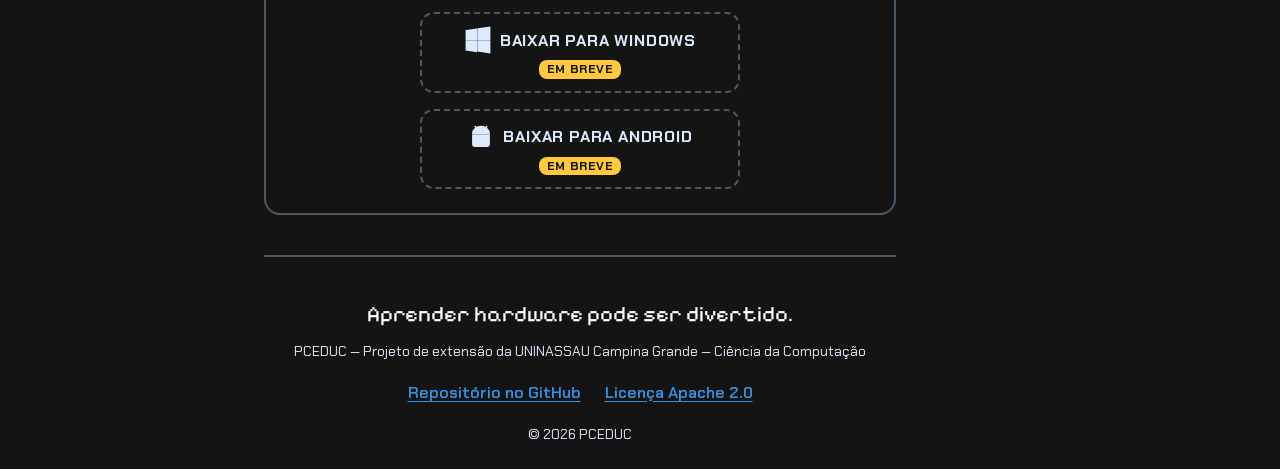
==== commit 67434ccd: "feat(equipe): Professor Daniel como professor do projeto Troca "Professora Danielly" por "Professor " ====
--- a/site/index.html
+++ b/site/index.html
@@ -54,6 +54,7 @@
   <link rel="stylesheet" href="css/base.css">
   <link rel="stylesheet" href="css/layout.css">
   <link rel="stylesheet" href="css/components.css">
+  <link rel="stylesheet" href="css/galeria.css">
   <link rel="stylesheet" href="css/trilha.css">
   <link rel="stylesheet" href="css/mascote.css">
   <link rel="stylesheet" href="css/quiz.css">
@@ -432,16 +433,30 @@
       <section class="pc-secao" id="telas" aria-labelledby="titulo-telas">
         <h2 class="pc-secao__titulo" id="titulo-telas">Telas do app</h2>
         <!--
-          RN003/DEC007: os reservados ficam no HTML para aparecerem mesmo sem JS.
-          Quando TELAS (main.js) tiver itens, o JS troca este bloco pelo carrossel.
+          RN003/DEC007: as telas ficam no HTML (fonte única) para aparecerem mesmo sem JS: faixa com rolagem
+          no celular e as 4 lado a lado no desktop. O main.js lê estes <figure> e só acrescenta os controles
+          do carrossel; imagem que não carrega vira o reservado "Tela em breve".
+          As PNG já trazem a moldura do iPhone. Como trocar/adicionar: assets/telas/README.md.
         -->
         <div class="pc-galeria" data-pc-galeria>
-          <ul class="pc-lista-limpa pc-galeria__reservados">
-            <li class="pc-celular"><div class="pc-celular__tela pc-celular__tela--reservada"><span>Tela em breve</span></div></li>
-            <li class="pc-celular"><div class="pc-celular__tela pc-celular__tela--reservada"><span>Tela em breve</span></div></li>
-            <li class="pc-celular"><div class="pc-celular__tela pc-celular__tela--reservada"><span>Tela em breve</span></div></li>
-            <li class="pc-celular"><div class="pc-celular__tela pc-celular__tela--reservada"><span>Tela em breve</span></div></li>
-          </ul>
+          <div class="pc-galeria__trilho" data-pc-galeria-trilho>
+            <figure class="pc-galeria__slide">
+              <img class="pc-galeria__img" src="assets/telas/tela-01.png" alt="Tela de abertura: criar conta ou entrar no PCEDUC" width="540" height="1080" loading="lazy" decoding="async">
+              <figcaption class="pc-galeria__legenda">Abertura</figcaption>
+            </figure>
+            <figure class="pc-galeria__slide">
+              <img class="pc-galeria__img" src="assets/telas/tela-02.png" alt="Tela de trilhas: escolha a trilha e acompanhe o progresso" width="540" height="1080" loading="lazy" decoding="async">
+              <figcaption class="pc-galeria__legenda">Trilhas</figcaption>
+            </figure>
+            <figure class="pc-galeria__slide">
+              <img class="pc-galeria__img" src="assets/telas/tela-03.png" alt="Tela de pergunta: o Benchware faz uma pergunta de múltipla escolha" width="540" height="1080" loading="lazy" decoding="async">
+              <figcaption class="pc-galeria__legenda">Pergunta</figcaption>
+            </figure>
+            <figure class="pc-galeria__slide">
+              <img class="pc-galeria__img" src="assets/telas/tela-04.png" alt="Tela de perfil: nível, XP, sequência e trilhas do aluno" width="540" height="1080" loading="lazy" decoding="async">
+              <figcaption class="pc-galeria__legenda">Perfil</figcaption>
+            </figure>
+          </div>
         </div>
         <p class="pc-galeria__prototipo">
           <a class="pc-btn pc-btn--contorno" href="https://www.figma.com/proto/Nds3cFqZtrh3N2oKh1um8q/Telas-PCEDUC?node-id=10-2&amp;t=ofcFB11myQ6Vvf07-1" target="_blank" rel="noopener">Conheça o protótipo<span class="pc-sr"> (abre em nova aba)</span></a>
@@ -458,9 +473,9 @@
           <li class="pc-card pc-membro pc-revelar">
             <span class="pc-membro__avatar" aria-hidden="true">D</span>
             <div class="pc-membro__dados">
-              <h3 class="pc-card__titulo">Professora Danielly</h3>
-              <p class="pc-membro__papel">Professora</p>
-              <a class="pc-membro__link" href="https://github.com/daniellygualberto" target="_blank" rel="noopener">@daniellygualberto<span class="pc-sr"> no GitHub (abre em nova aba)</span></a>
+              <h3 class="pc-card__titulo">Professor Daniel</h3>
+              <p class="pc-membro__papel">Professor</p>
+              <a class="pc-membro__link" href="https://github.com/danielccosta9" target="_blank" rel="noopener">@danielccosta9<span class="pc-sr"> no GitHub (abre em nova aba)</span></a>
             </div>
           </li>
           <li class="pc-card pc-membro pc-revelar">
--- a/site/css/galeria.css
+++ b/site/css/galeria.css
@@ -0,0 +1,188 @@
+/*
+  PCEDUC — galeria.css
+  Galeria "Telas do app" (F007/F014): faixa com scroll-snap (sem JS), carrossel com 1 tela no centro e
+  vizinhas menores (com JS), controles, indicadores e o reservado "Tela em breve" (RN003).
+  Carregado depois de components.css (usa .pc-btn).
+*/
+
+/* ===== Base: faixa rolável (vale sem JS) ===== */
+/* A largura do slide usa cqi (largura da galeria), então centralizar o 1º e o último slide é só padding */
+.pc-galeria {
+  --pc-galeria-slide: min(70cqi, 18.5rem);
+  container-type: inline-size;
+}
+
+.pc-galeria__trilho {
+  position: relative; /* referência do offsetLeft dos slides para o JS */
+  display: flex;
+  gap: var(--pc-espaco-3);
+  padding: var(--pc-espaco-2) calc(50cqi - var(--pc-galeria-slide) / 2) var(--pc-espaco-3);
+  overflow-x: auto;
+  overscroll-behavior-x: contain;
+  scroll-snap-type: x mandatory;
+  scrollbar-width: thin;
+  border-radius: var(--pc-raio);
+}
+
+.pc-galeria__trilho:focus-visible {
+  outline: var(--pc-foco);
+  outline-offset: 2px;
+}
+
+.pc-galeria__slide {
+  flex: 0 0 var(--pc-galeria-slide);
+  margin: 0;
+  scroll-snap-align: center;
+}
+
+/* As PNG já têm a moldura do iPhone: sem moldura CSS, só a sombra sólida (sem desfoque) do estilo 3D */
+.pc-galeria__img {
+  display: block;
+  width: 100%;
+  height: auto;
+  filter: drop-shadow(0 var(--pc-profundidade) 0 var(--pc-azul-escuro));
+}
+
+.pc-galeria__legenda {
+  margin-top: 0.75rem;
+  color: var(--pc-texto-suave);
+  font-family: var(--pc-fonte-titulo);
+  font-size: 1.125rem;
+  text-align: center;
+}
+
+/* Sem JS e com espaço: as 4 telas lado a lado, sem rolagem */
+@container (min-width: 36rem) {
+  .pc-galeria:not(.pc-galeria--carrossel) .pc-galeria__trilho {
+    display: grid;
+    grid-template-columns: repeat(4, minmax(0, 1fr));
+    padding-inline: 0;
+    overflow: visible;
+  }
+}
+
+/* ===== Carrossel (classe posta pelo main.js) ===== */
+.pc-galeria--carrossel {
+  display: grid;
+  gap: var(--pc-espaco-3);
+}
+
+/* Com botões e indicadores, a barra de rolagem é redundante; o arrastar continua.
+   A máscara só esmaece as bordas (alfa, sem cor) para as vizinhas não parecerem cortadas */
+.pc-galeria--carrossel .pc-galeria__trilho {
+  scrollbar-width: none;
+  -webkit-mask-image: linear-gradient(to right, transparent, #000 1.5rem, #000 calc(100% - 1.5rem), transparent);
+  mask-image: linear-gradient(to right, transparent, #000 1.5rem, #000 calc(100% - 1.5rem), transparent);
+}
+
+.pc-galeria--carrossel .pc-galeria__trilho::-webkit-scrollbar {
+  display: none;
+}
+
+/* "Coverflow" leve: só transform/opacity; a tela atual em tamanho cheio */
+.pc-galeria--carrossel .pc-galeria__slide {
+  opacity: 0.45;
+  transform: scale(0.86);
+  transition: transform 300ms ease-out, opacity 300ms ease-out;
+}
+
+.pc-galeria--carrossel .pc-galeria__slide.is-atual {
+  opacity: 1;
+  transform: none;
+}
+
+/* ===== Controles: [anterior] indicadores [próxima] numa linha só ===== */
+.pc-carrossel__controles {
+  display: flex;
+  align-items: center;
+  justify-content: center;
+  gap: var(--pc-espaco-2);
+}
+
+.pc-carrossel__indicadores {
+  display: flex;
+  justify-content: center;
+}
+
+.pc-carrossel__seta {
+  font-size: 1.25rem;
+  line-height: 1;
+}
+
+/* Coluna estreita (celular): o texto do botão some da tela mas continua sendo o nome acessível;
+   fica só a seta num botão quadrado de 48px, para caber na mesma linha dos indicadores */
+@container (max-width: 31.99rem) {
+  .pc-carrossel__botao {
+    width: 3rem;
+    padding: 0;
+  }
+
+  .pc-carrossel__rotulo {
+    position: absolute;
+    width: 1px;
+    height: 1px;
+    overflow: hidden;
+    clip: rect(0 0 0 0);
+    white-space: nowrap;
+  }
+}
+
+@container (min-width: 32rem) {
+  .pc-carrossel__controles {
+    gap: var(--pc-espaco-3);
+  }
+}
+
+/* Alvo de toque de 44px; o ponto visível é o ::before */
+.pc-carrossel__indicador {
+  display: grid;
+  place-items: center;
+  width: 2.75rem;
+  height: 2.75rem;
+  padding: 0;
+  background: none;
+  border: 0;
+  cursor: pointer;
+}
+
+.pc-carrossel__indicador::before {
+  content: "";
+  width: 0.75rem;
+  height: 0.75rem;
+  background-color: var(--pc-borda);
+  border-radius: var(--pc-raio-total);
+  transition: width var(--pc-transicao), background-color var(--pc-transicao);
+}
+
+.pc-carrossel__indicador[aria-current="true"]::before {
+  width: 1.75rem;
+  background-color: var(--pc-azul);
+}
+
+/* ===== Reservado "Tela em breve" (RN003: imagem que não carregou) ===== */
+/* Só aqui existe moldura CSS de celular; proporção 1:2 igual à das PNG, para o slide não mudar de altura */
+.pc-celular {
+  padding: 0.375rem;
+  background-color: var(--pc-superficie-alt);
+  border: 2px solid var(--pc-azul);
+  border-radius: 1.25rem;
+  box-shadow: 0 var(--pc-profundidade) 0 var(--pc-azul-escuro);
+}
+
+.pc-celular__tela--reservada {
+  display: grid;
+  place-items: center;
+  aspect-ratio: 1 / 2;
+  padding: var(--pc-espaco-2);
+  color: var(--pc-texto-suave);
+  font-family: var(--pc-fonte-titulo);
+  text-align: center;
+  border: 2px dashed var(--pc-borda);
+  border-radius: 0.875rem;
+}
+
+/* ===== Link do protótipo ===== */
+.pc-galeria__prototipo {
+  margin-top: var(--pc-espaco-5);
+  text-align: center;
+}
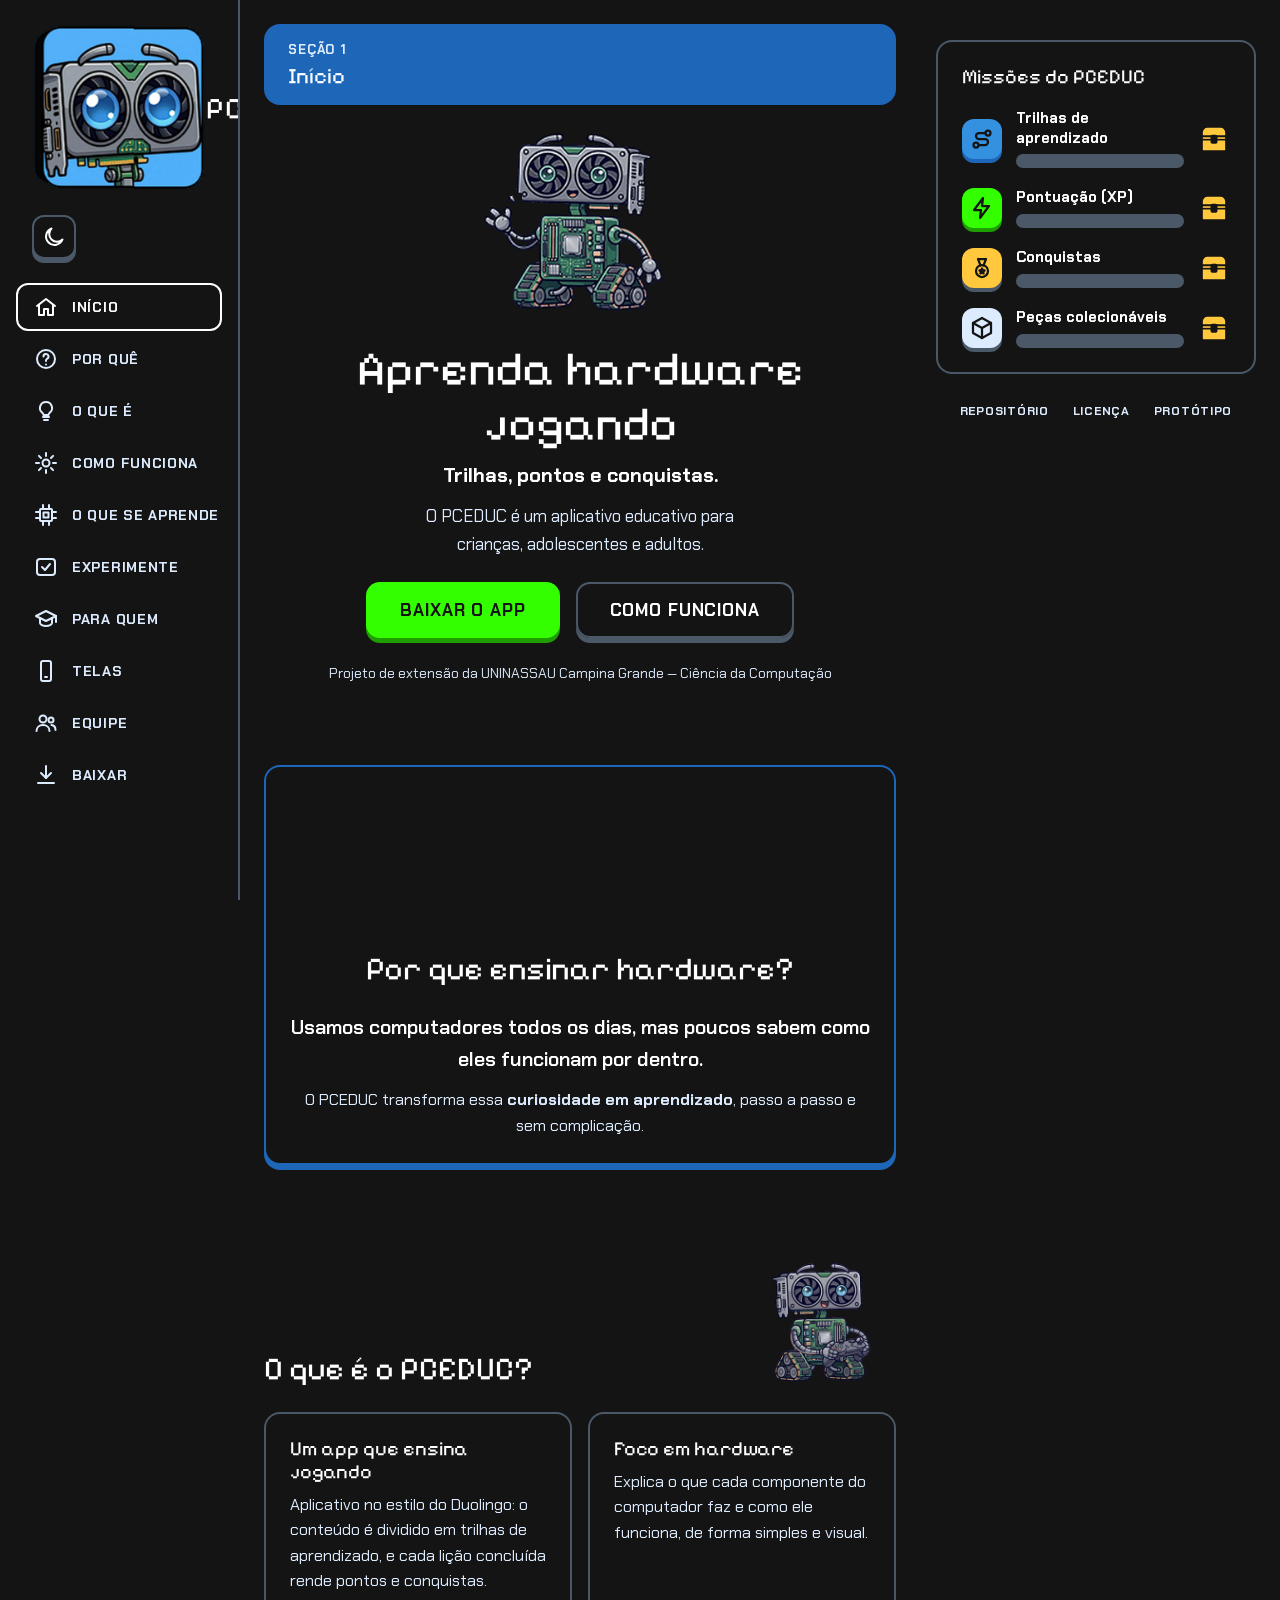
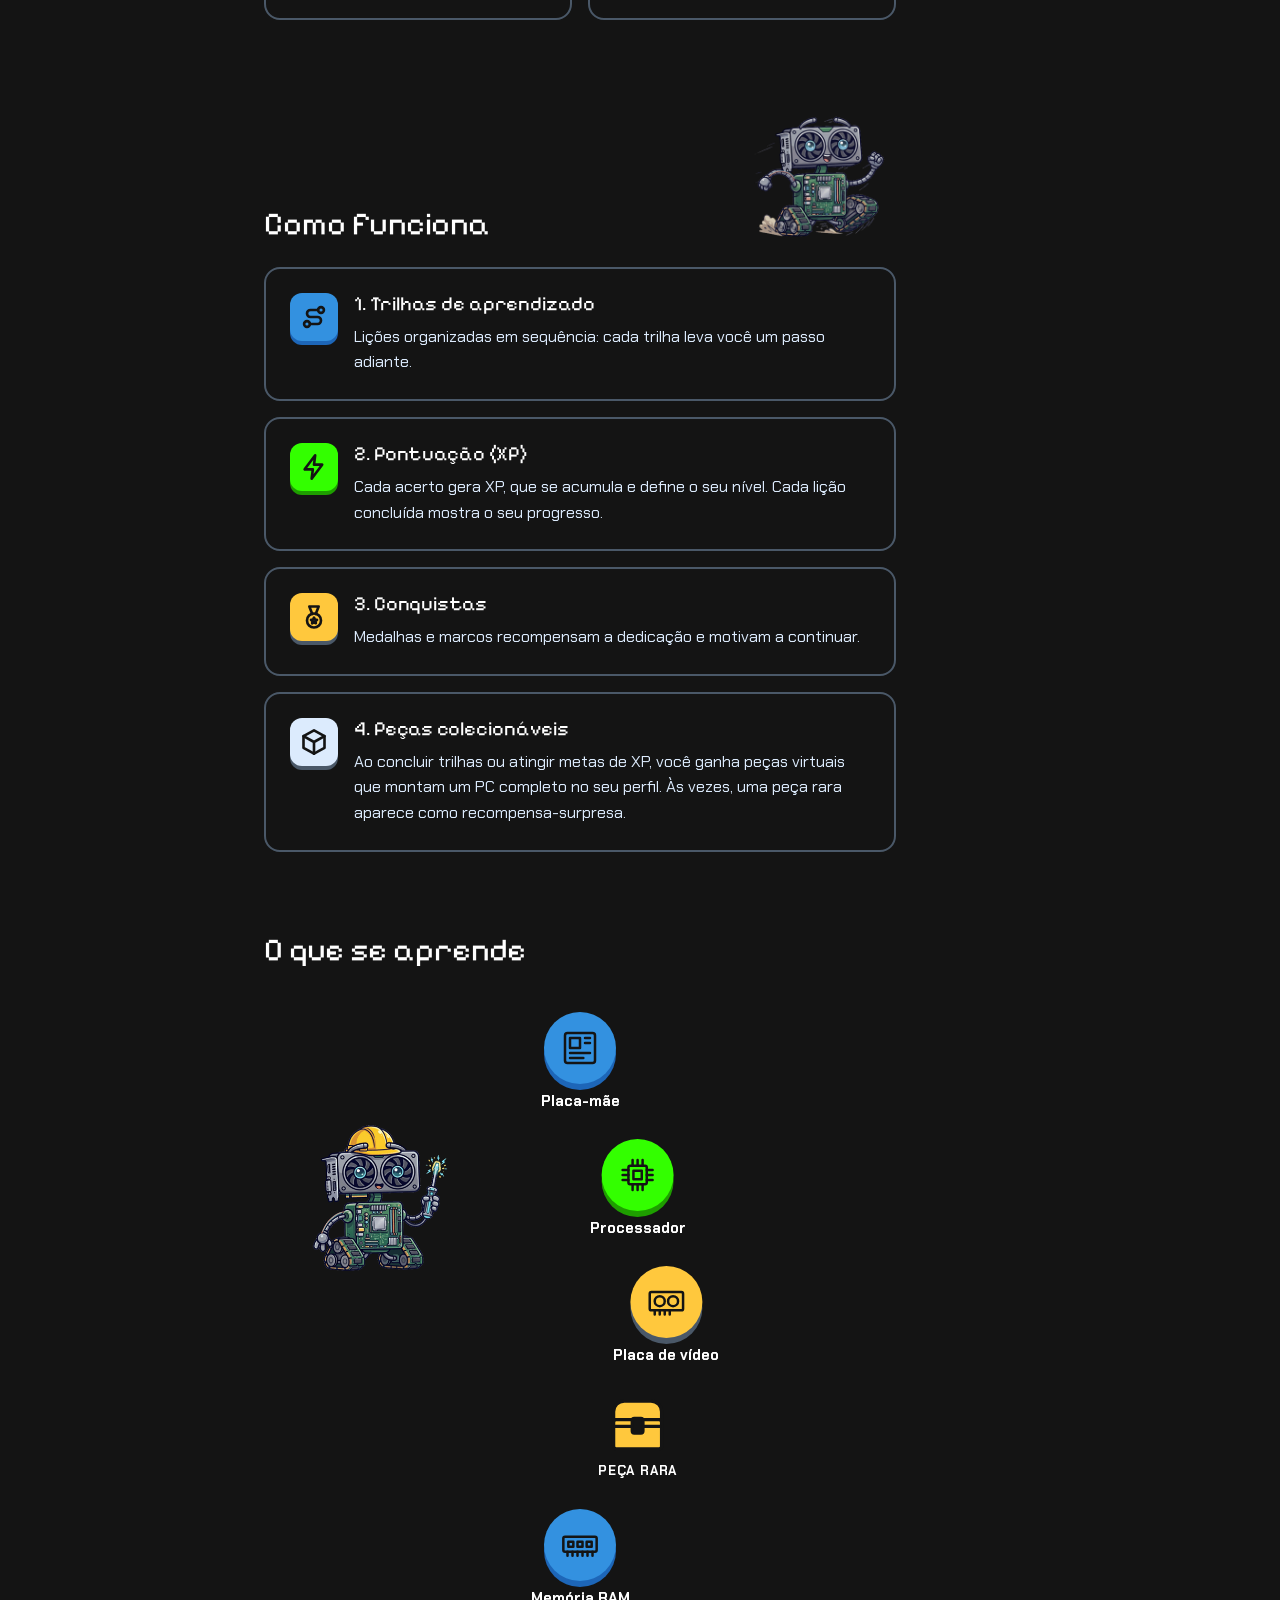
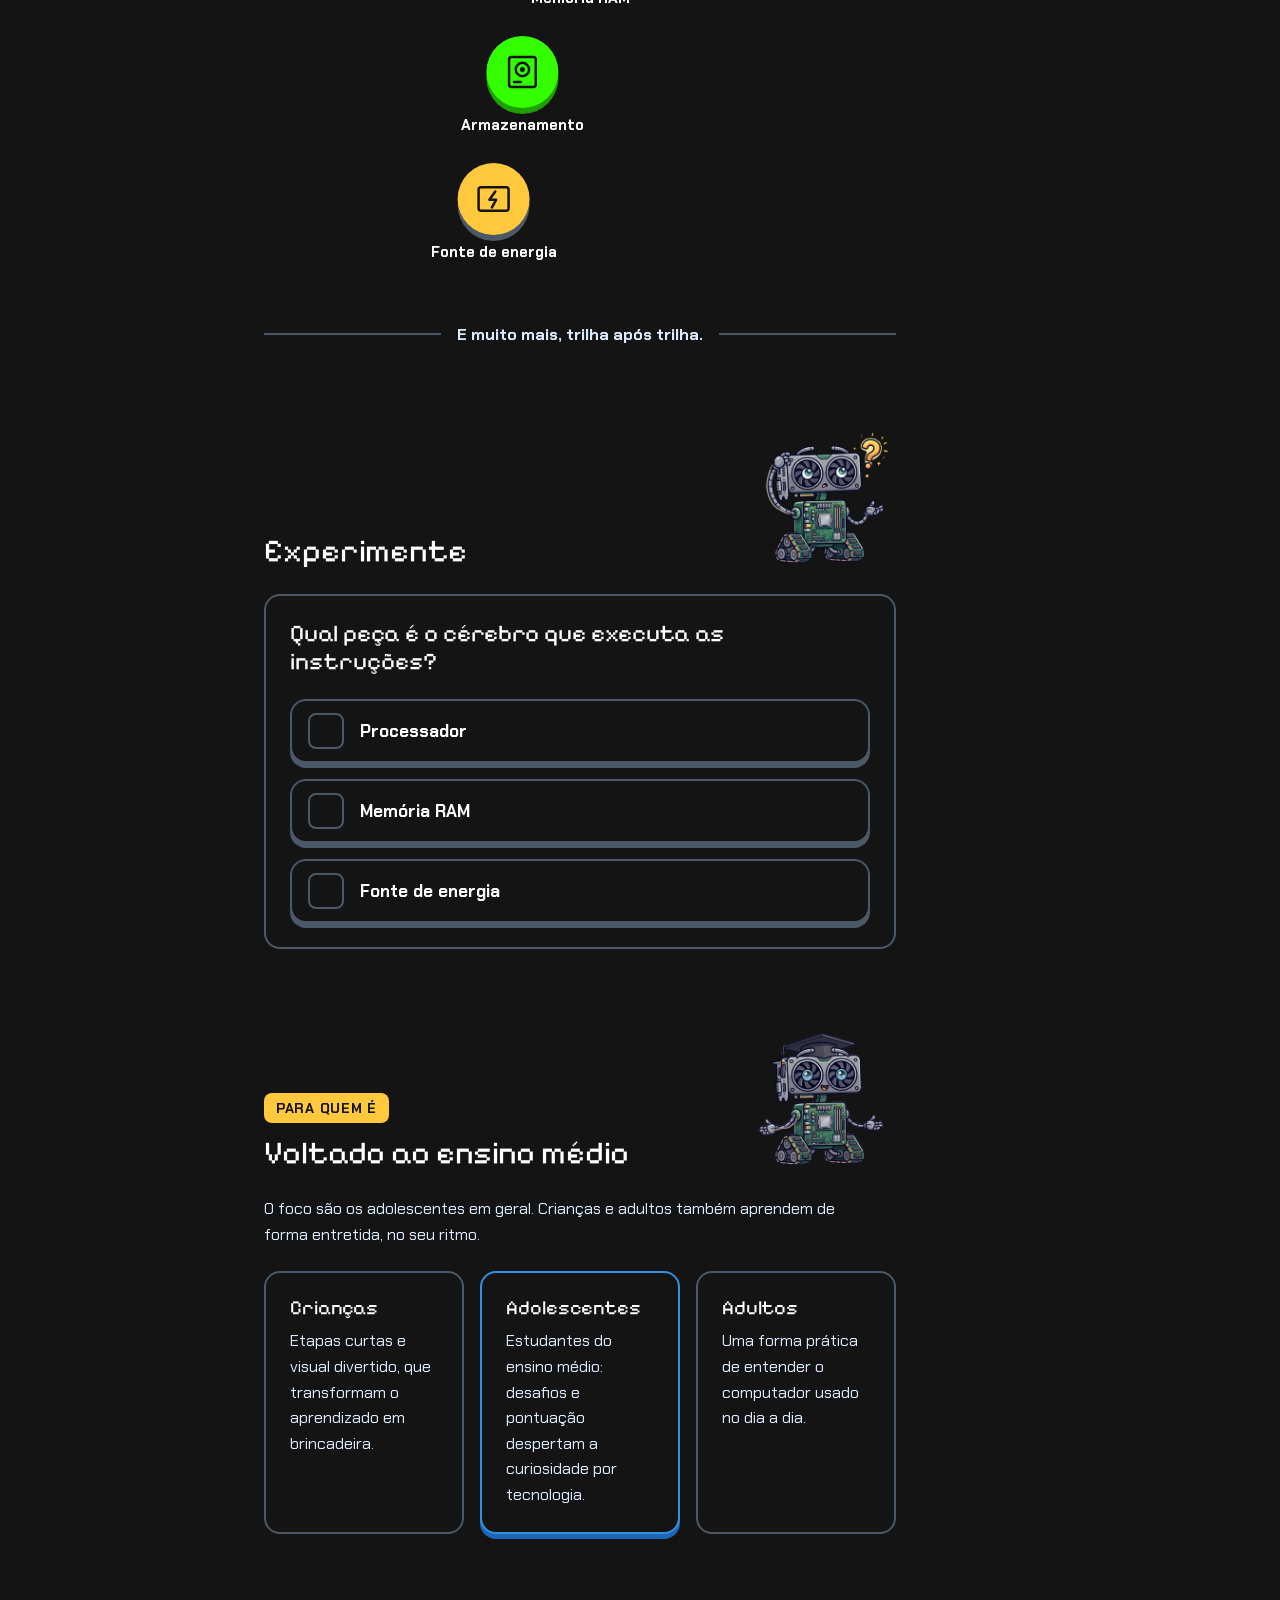
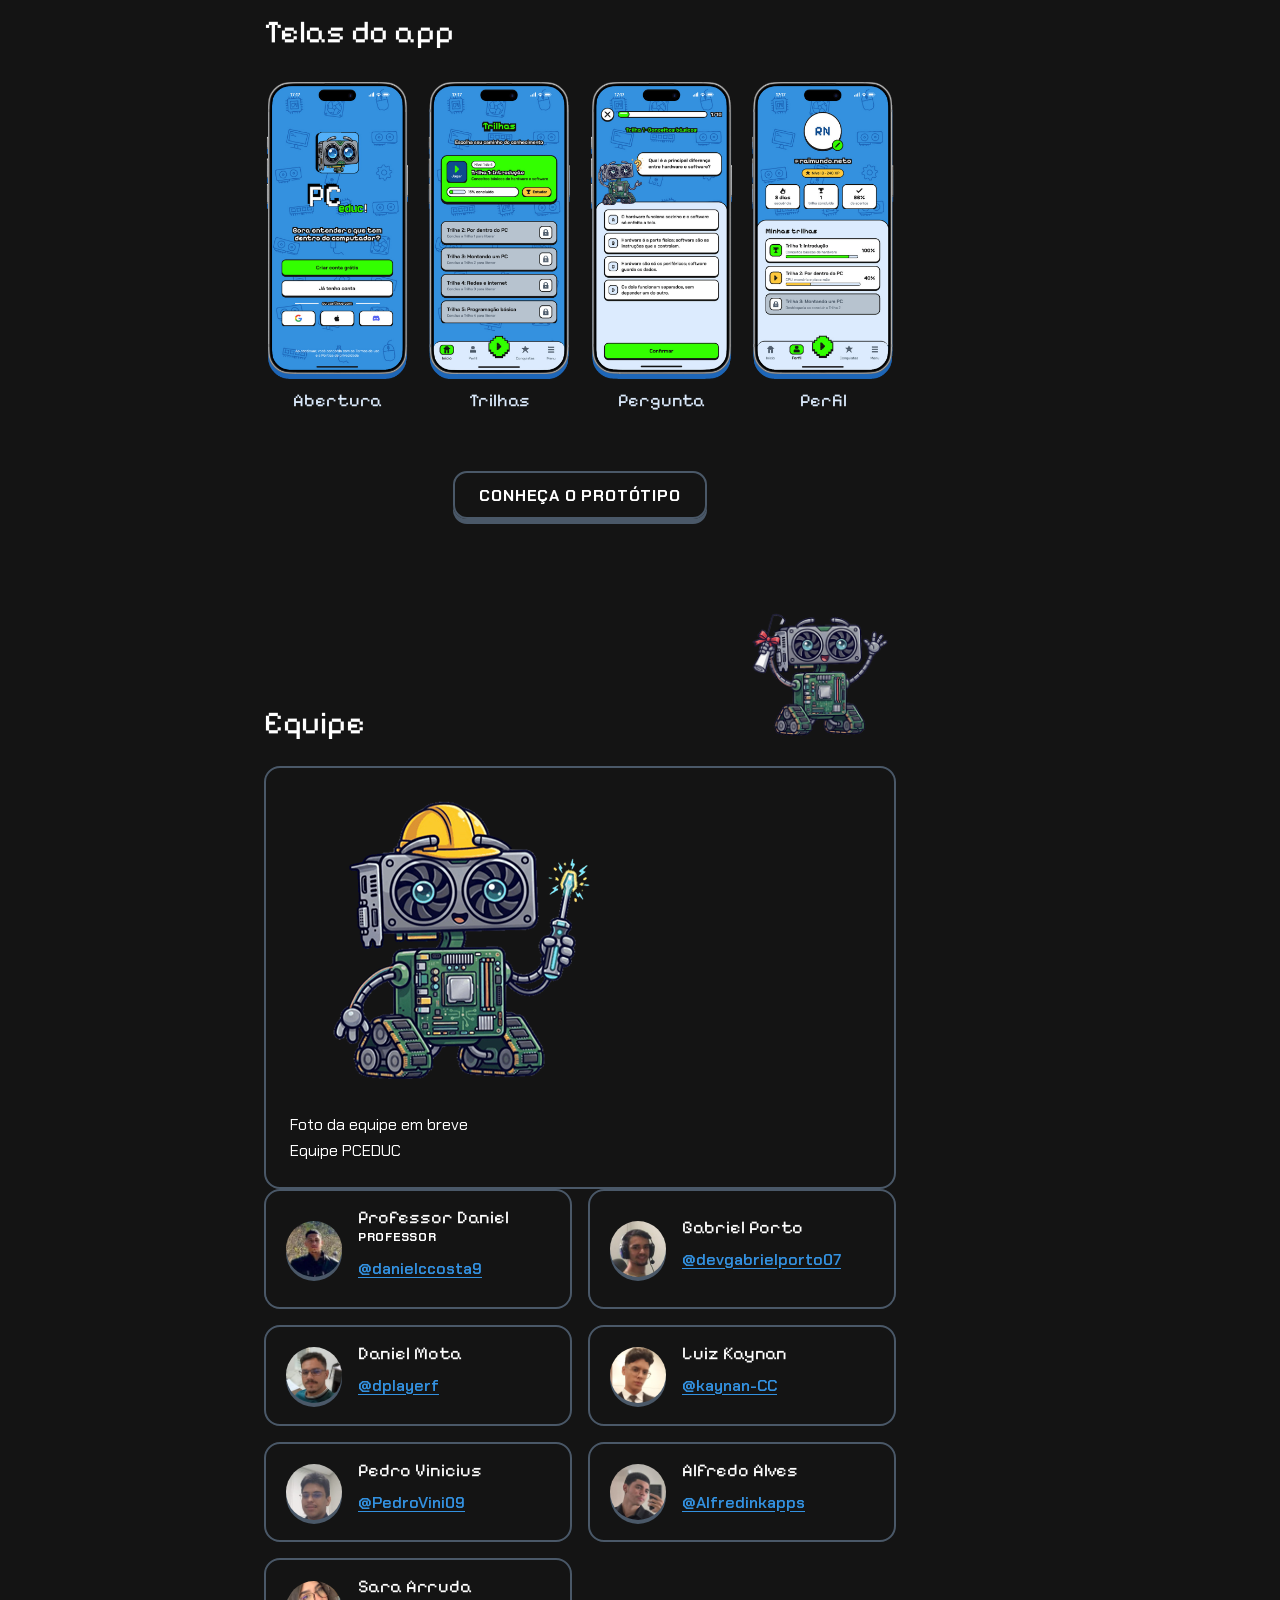
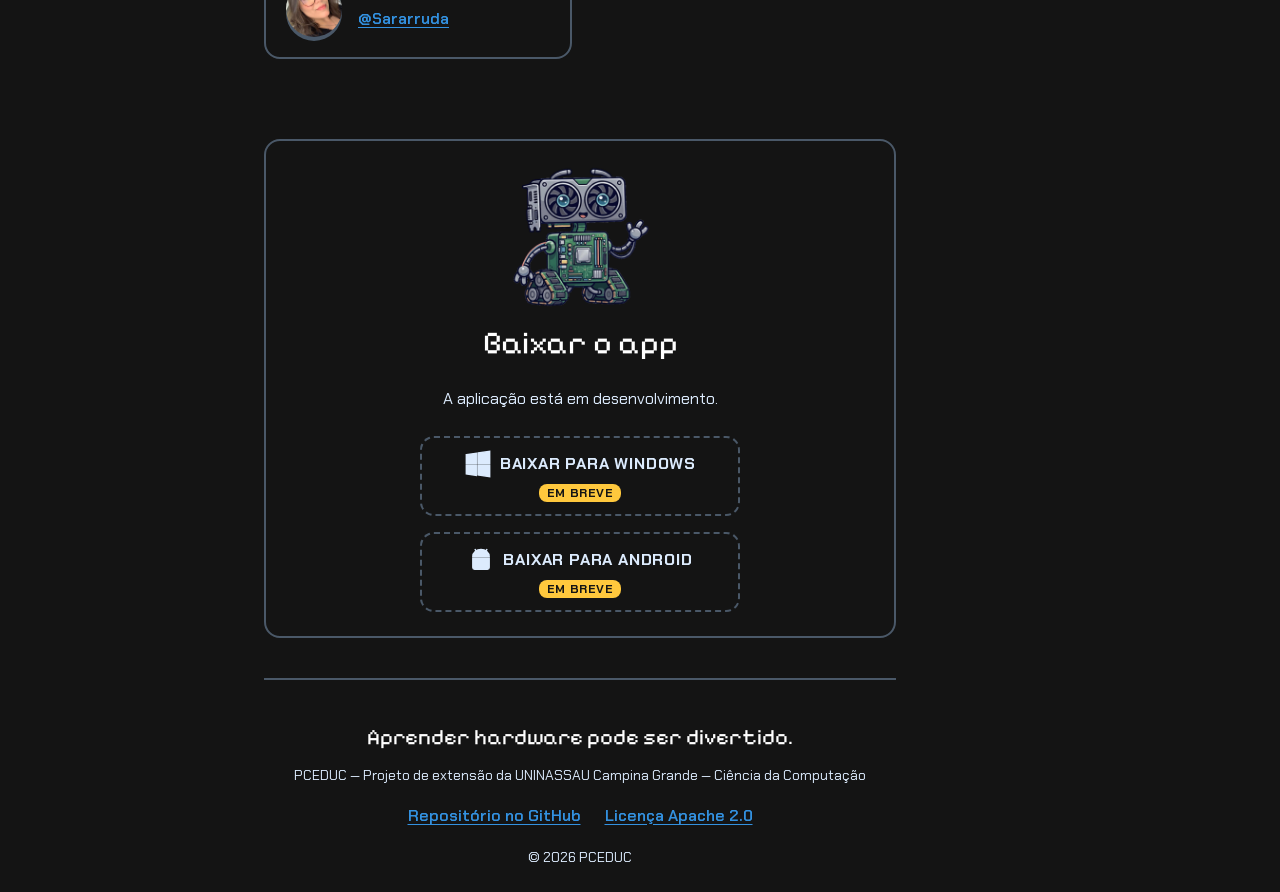
==== commit 005cf253: "feat(site): fotos da equipe, moldura da foto do grupo e logo com mascote Co-Authored-By: Claude Opus" ====
--- a/site/index.html
+++ b/site/index.html
@@ -90,7 +90,7 @@
 
   <!-- ===== Menu lateral (desktop) / cabeçalho com logo (mobile) ===== -->
   <header class="pc-lateral">
-    <a class="pc-logo" href="#topo">PCEDUC</a>
+    <a class="pc-logo" href="#topo"><img class="pc-logo__img" src="assets/img/logo-mascote.png" alt="" width="424" height="408"><span class="pc-logo__texto">PCEDUC</span></a>
     <!-- Alternar tema: oculto sem JS (aí o site só segue o sistema); o main.js mostra e atualiza ícone e rótulo -->
     <button class="pc-tema" type="button" data-pc-tema hidden>
       <svg class="pc-icone" aria-hidden="true" focusable="false"><use href="#i-sol" data-pc-tema-icone/></svg>
@@ -469,9 +469,23 @@
           <h2 class="pc-secao__titulo" id="titulo-equipe">Equipe</h2>
           <span class="pc-mascote"><img class="pc-mascote__img" src="assets/img/mascote/diploma.png" alt="" width="320" height="320" loading="lazy" decoding="async"></span>
         </div>
+        <!--
+          Moldura da foto da equipe toda. Quando a foto chegar, salve em assets/img/equipe/equipe.jpg (paisagem, 16:9)
+          e troque o bloco .pc-moldura__reservado por:
+          <img class="pc-moldura__img" src="assets/img/equipe/equipe.jpg" alt="Foto da equipe do PCEDUC" width="1280" height="720" loading="lazy" decoding="async">
+        -->
+        <figure class="pc-card pc-moldura pc-revelar">
+          <div class="pc-moldura__quadro">
+            <div class="pc-moldura__reservado">
+              <img class="pc-moldura__mascote" src="assets/img/mascote/construindo.png" alt="" width="320" height="320" loading="lazy" decoding="async">
+              <p class="pc-moldura__aviso">Foto da equipe em breve</p>
+            </div>
+          </div>
+          <figcaption class="pc-moldura__legenda">Equipe PCEDUC</figcaption>
+        </figure>
         <ul class="pc-lista-limpa pc-grade pc-grade--2 pc-equipe">
           <li class="pc-card pc-membro pc-revelar">
-            <span class="pc-membro__avatar" aria-hidden="true">D</span>
+            <img class="pc-membro__avatar pc-membro__avatar--foto" src="assets/img/equipe/professor-daniel.jpg" alt="" width="240" height="240" loading="lazy" decoding="async">
             <div class="pc-membro__dados">
               <h3 class="pc-card__titulo">Professor Daniel</h3>
               <p class="pc-membro__papel">Professor</p>
@@ -479,42 +493,42 @@
             </div>
           </li>
           <li class="pc-card pc-membro pc-revelar">
-            <span class="pc-membro__avatar" aria-hidden="true">GP</span>
+            <img class="pc-membro__avatar pc-membro__avatar--foto" src="assets/img/equipe/gabriel-porto.jpg" alt="" width="240" height="240" loading="lazy" decoding="async">
             <div class="pc-membro__dados">
               <h3 class="pc-card__titulo">Gabriel Porto</h3>
               <a class="pc-membro__link" href="https://github.com/devgabrielporto07" target="_blank" rel="noopener">@devgabrielporto07<span class="pc-sr"> no GitHub (abre em nova aba)</span></a>
             </div>
           </li>
           <li class="pc-card pc-membro pc-revelar">
-            <span class="pc-membro__avatar" aria-hidden="true">DM</span>
+            <img class="pc-membro__avatar pc-membro__avatar--foto" src="assets/img/equipe/daniel-mota.jpg" alt="" width="240" height="240" loading="lazy" decoding="async">
             <div class="pc-membro__dados">
               <h3 class="pc-card__titulo">Daniel Mota</h3>
               <a class="pc-membro__link" href="https://github.com/dplayerf" target="_blank" rel="noopener">@dplayerf<span class="pc-sr"> no GitHub (abre em nova aba)</span></a>
             </div>
           </li>
           <li class="pc-card pc-membro pc-revelar">
-            <span class="pc-membro__avatar" aria-hidden="true">LK</span>
+            <img class="pc-membro__avatar pc-membro__avatar--foto" src="assets/img/equipe/luiz-kaynan.jpg" alt="" width="240" height="240" loading="lazy" decoding="async">
             <div class="pc-membro__dados">
               <h3 class="pc-card__titulo">Luiz Kaynan</h3>
               <a class="pc-membro__link" href="https://github.com/kaynan-CC" target="_blank" rel="noopener">@kaynan-CC<span class="pc-sr"> no GitHub (abre em nova aba)</span></a>
             </div>
           </li>
           <li class="pc-card pc-membro pc-revelar">
-            <span class="pc-membro__avatar" aria-hidden="true">PV</span>
+            <img class="pc-membro__avatar pc-membro__avatar--foto" src="assets/img/equipe/pedro-vinicius.jpg" alt="" width="240" height="240" loading="lazy" decoding="async">
             <div class="pc-membro__dados">
               <h3 class="pc-card__titulo">Pedro Vinicius</h3>
               <a class="pc-membro__link" href="https://github.com/PedroVini09" target="_blank" rel="noopener">@PedroVini09<span class="pc-sr"> no GitHub (abre em nova aba)</span></a>
             </div>
           </li>
           <li class="pc-card pc-membro pc-revelar">
-            <span class="pc-membro__avatar" aria-hidden="true">AA</span>
+            <img class="pc-membro__avatar pc-membro__avatar--foto" src="assets/img/equipe/alfredo-alves.jpg" alt="" width="240" height="240" loading="lazy" decoding="async">
             <div class="pc-membro__dados">
               <h3 class="pc-card__titulo">Alfredo Alves</h3>
               <a class="pc-membro__link" href="https://github.com/Alfredinkapps" target="_blank" rel="noopener">@Alfredinkapps<span class="pc-sr"> no GitHub (abre em nova aba)</span></a>
             </div>
           </li>
           <li class="pc-card pc-membro pc-revelar">
-            <span class="pc-membro__avatar" aria-hidden="true">SA</span>
+            <img class="pc-membro__avatar pc-membro__avatar--foto" src="assets/img/equipe/sara-arruda.jpg" alt="" width="240" height="240" loading="lazy" decoding="async">
             <div class="pc-membro__dados">
               <h3 class="pc-card__titulo">Sara Arruda</h3>
               <a class="pc-membro__link" href="https://github.com/Sararruda" target="_blank" rel="noopener">@Sararruda<span class="pc-sr"> no GitHub (abre em nova aba)</span></a>
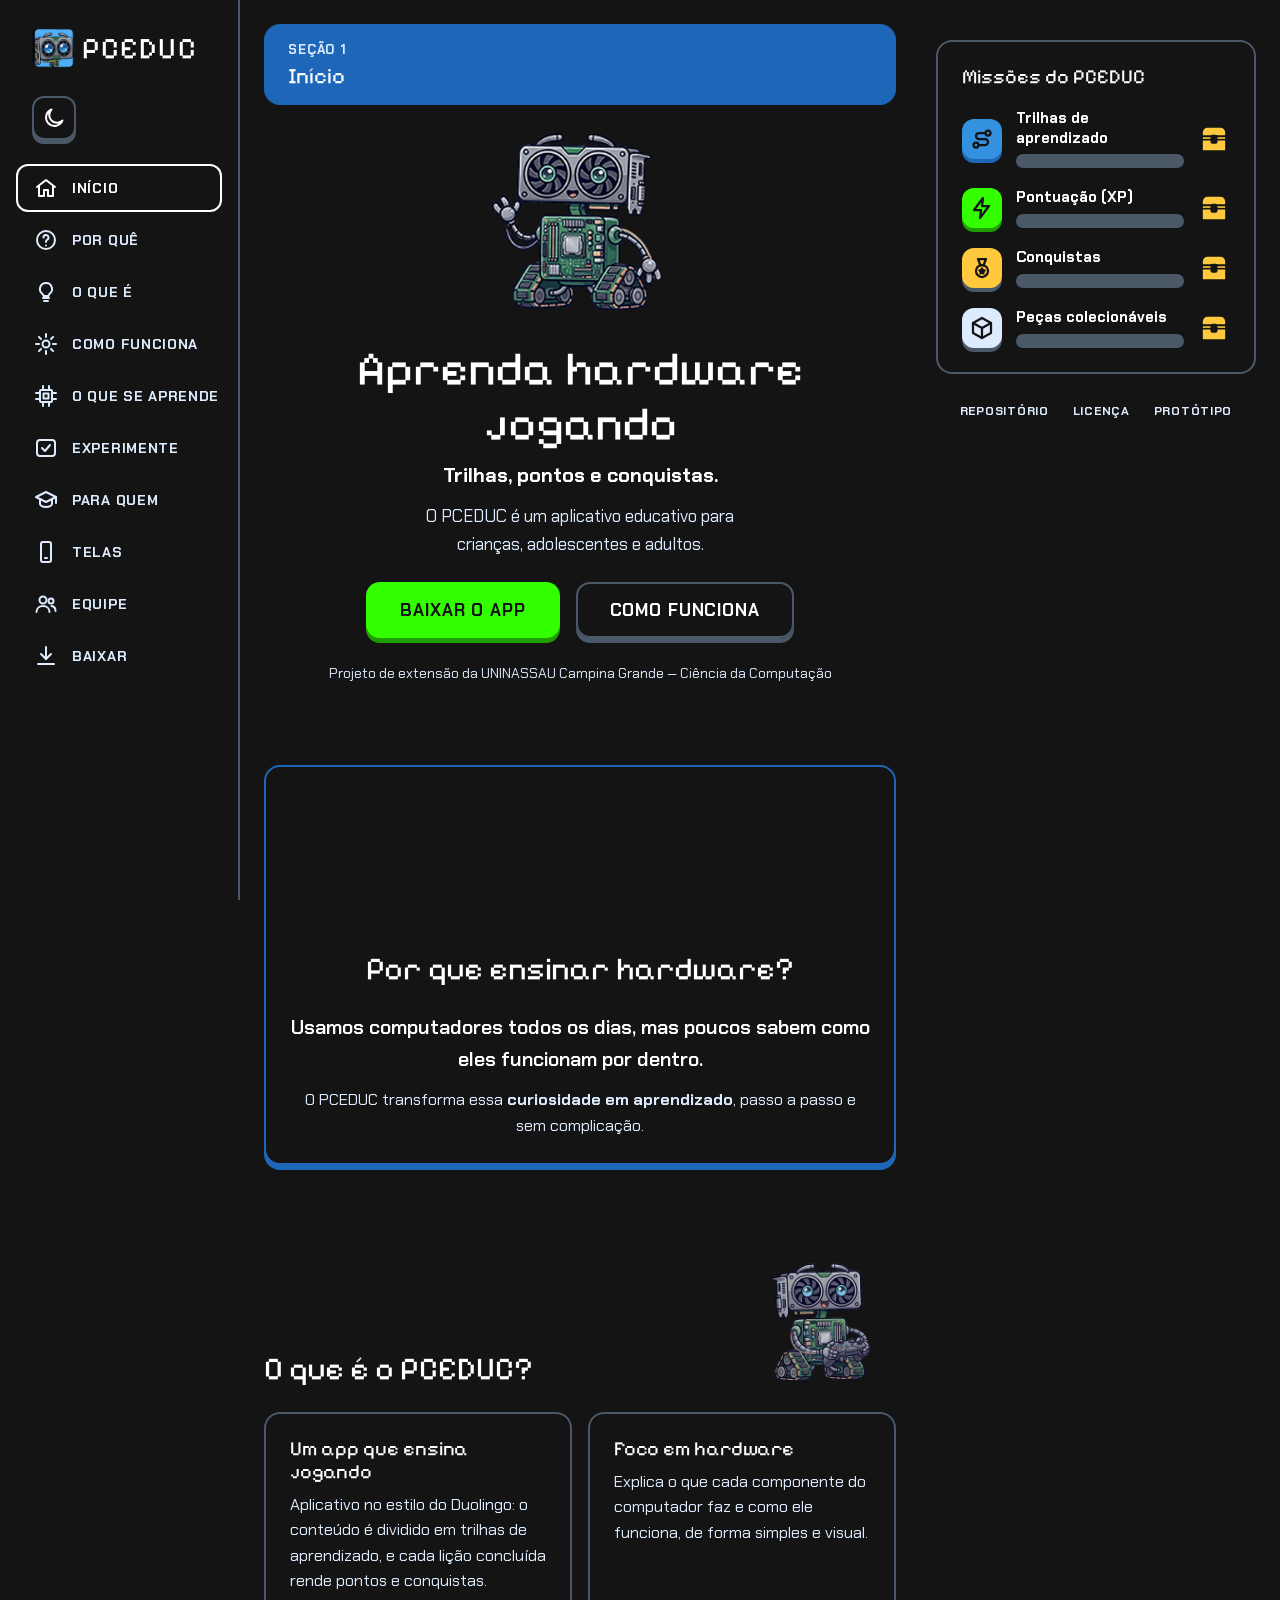
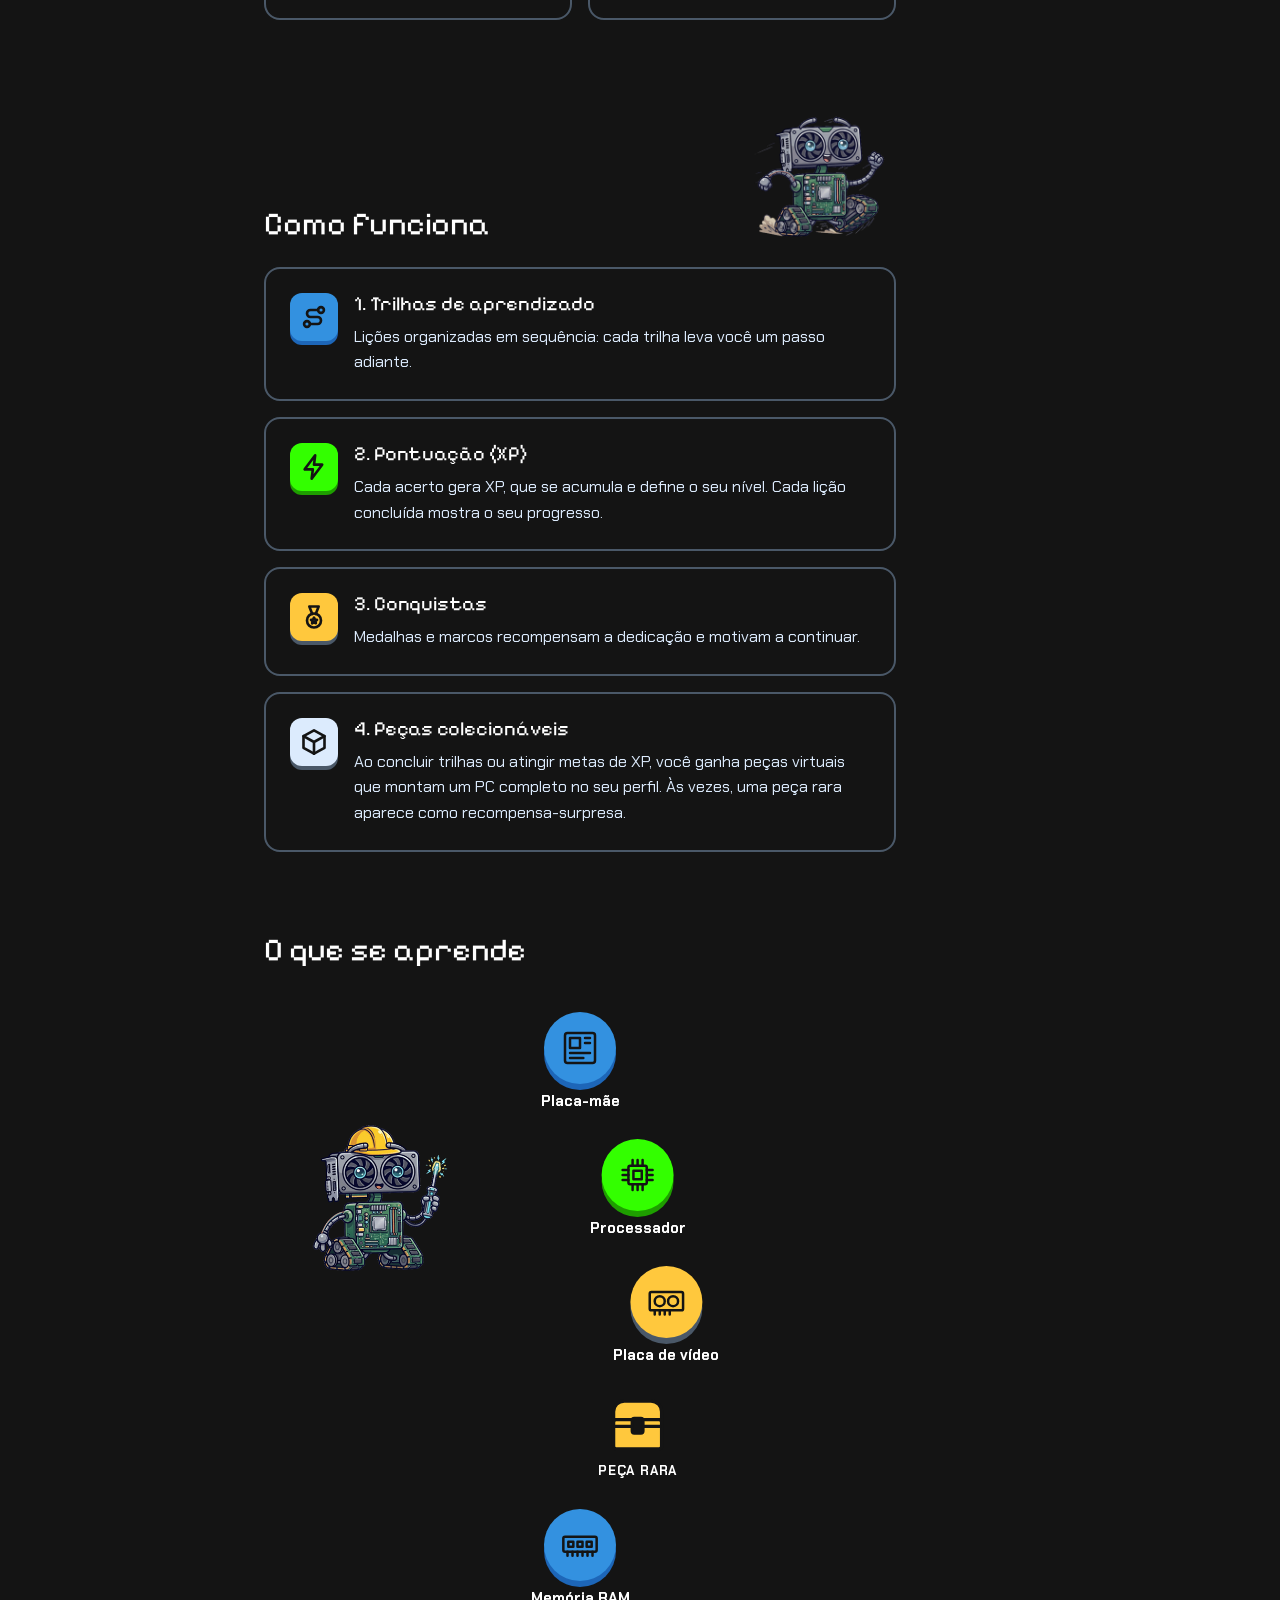
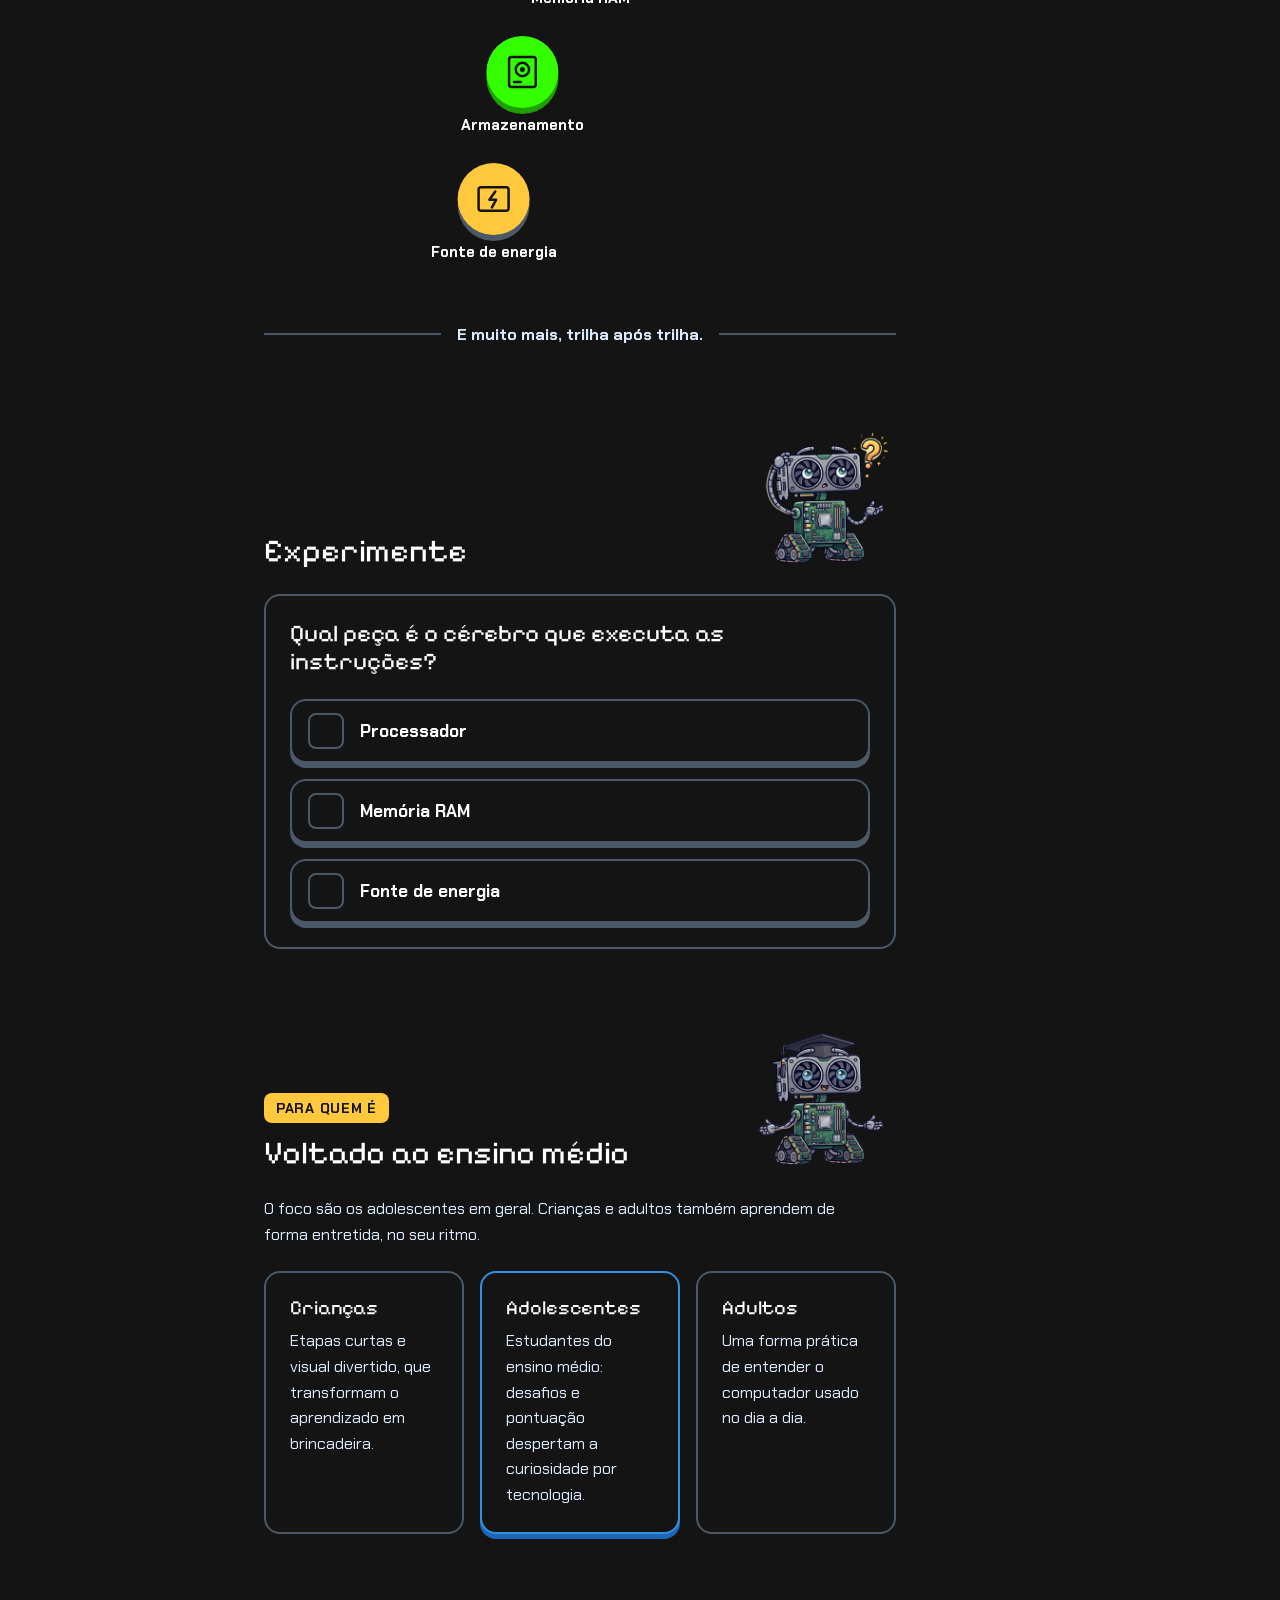
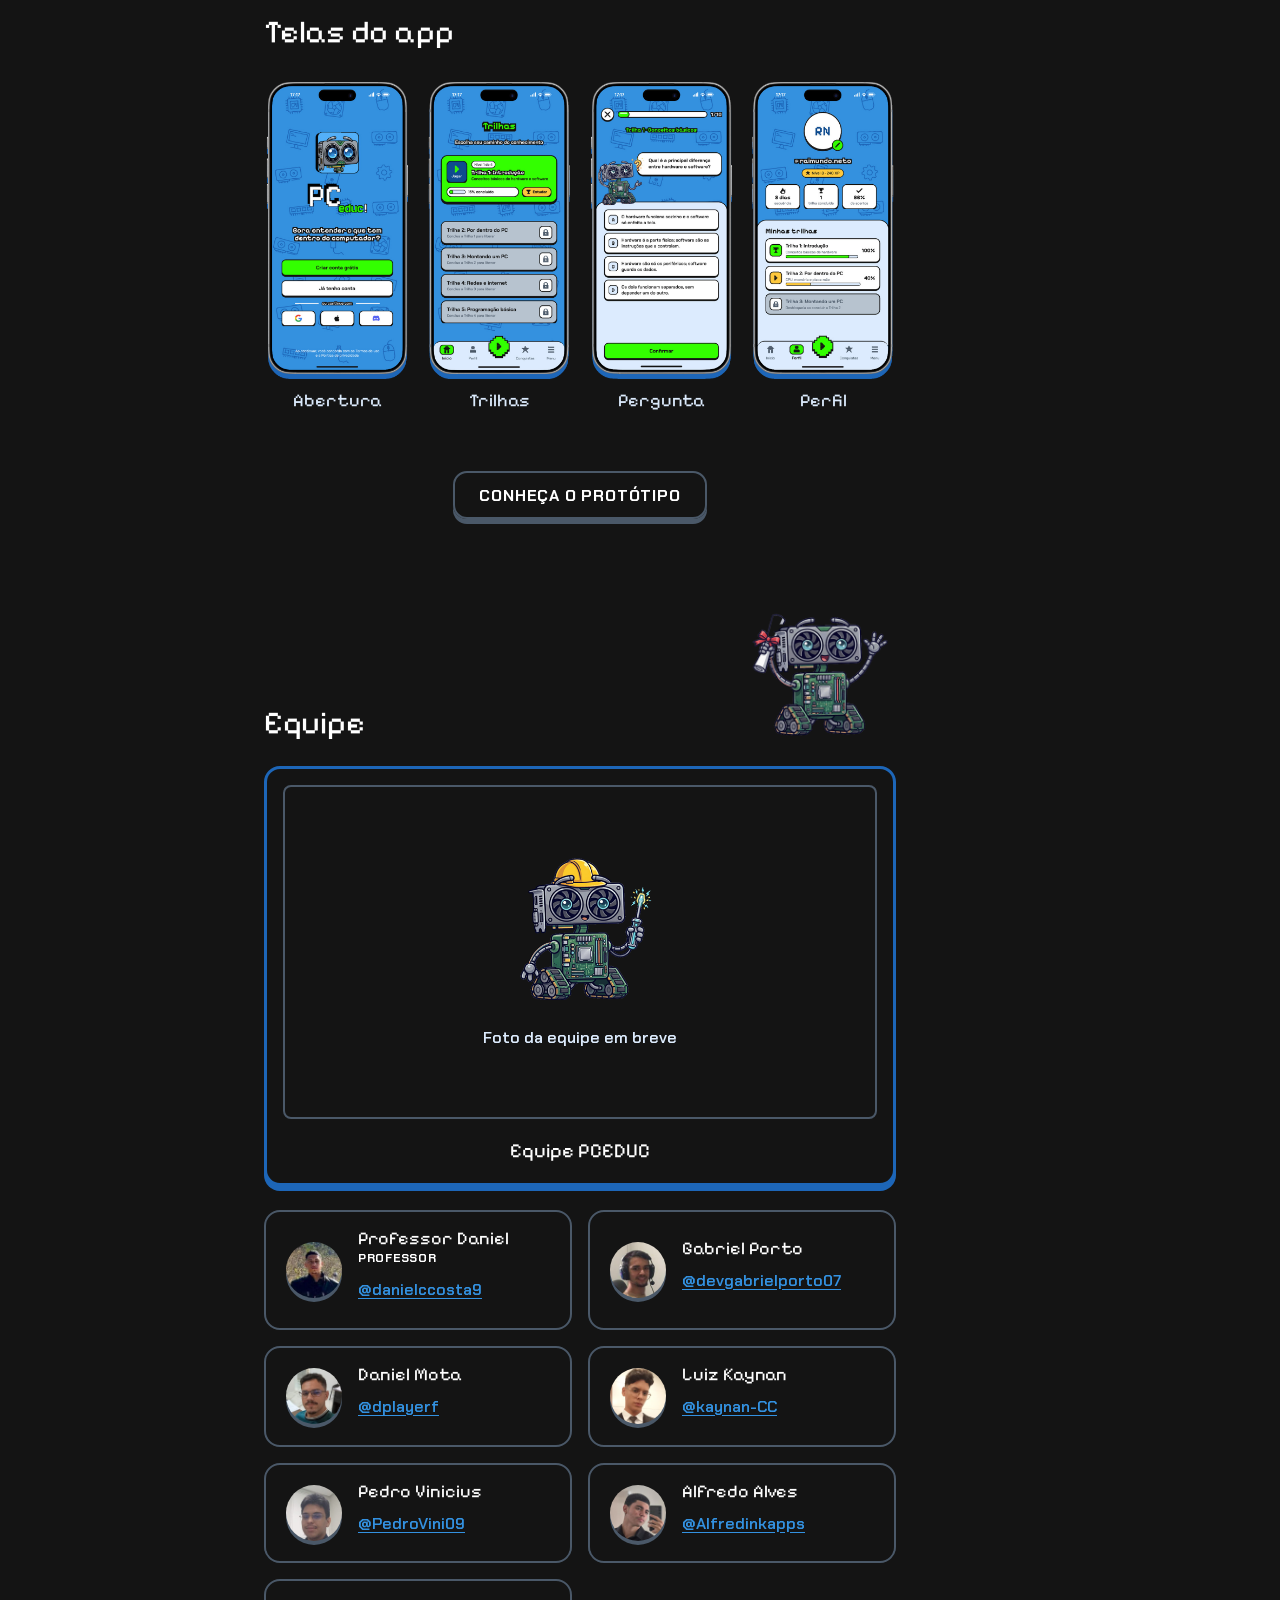
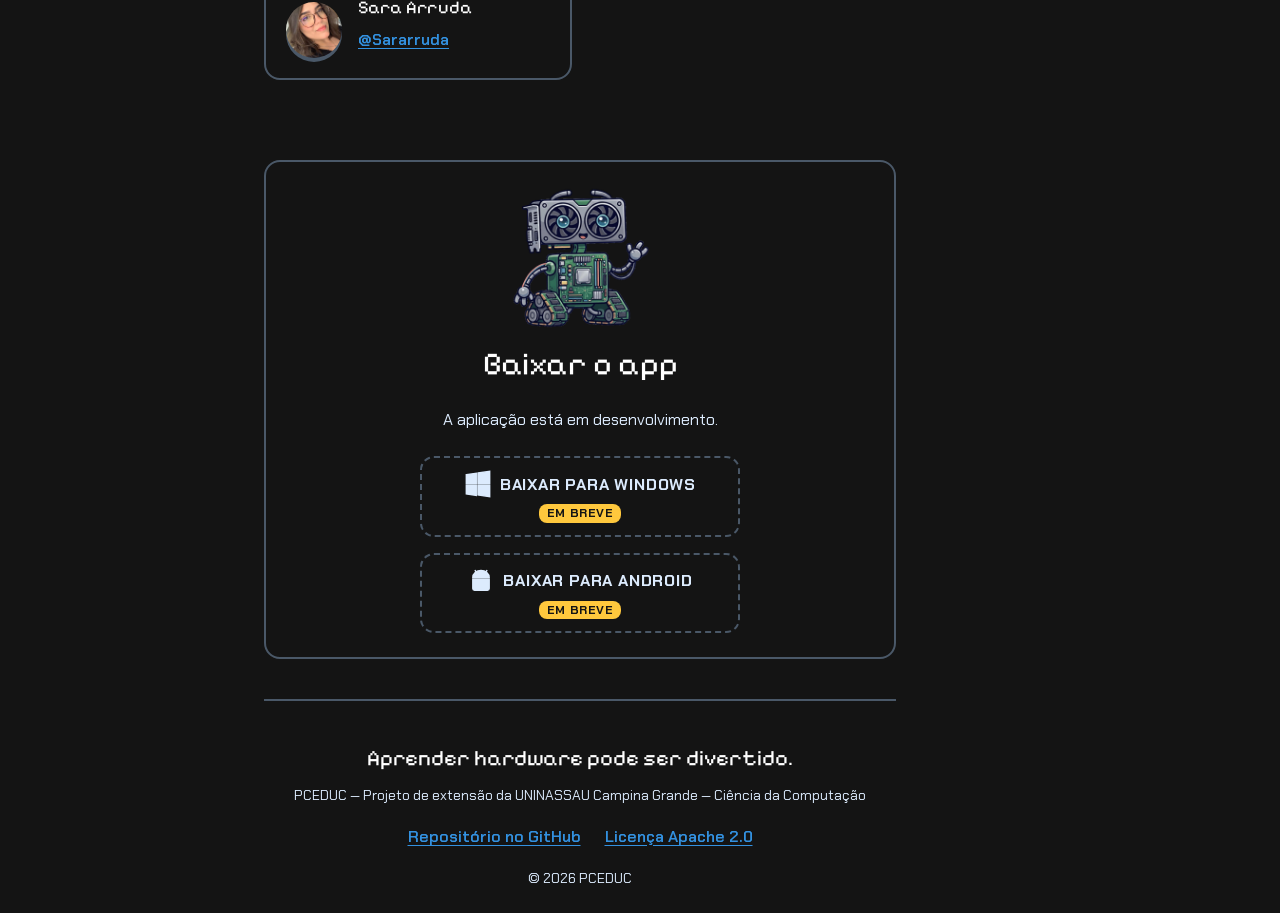
==== commit 45754ebc: "Modificando o bechware.gif do projeto" ====
--- a/site/index.html
+++ b/site/index.html
@@ -130,7 +130,7 @@
         <!-- DEC009: com movimento reduzido, mostra o quadro parado -->
         <picture>
           <source srcset="assets/img/benchware.png" media="(prefers-reduced-motion: reduce)">
-          <img class="pc-hero__mascote" src="assets/img/benchware-wave.gif" alt="Benchware, o mascote do PCEDUC, acenando" width="424" height="236">
+          <img class="pc-hero__mascote" src="assets/img/benchware-wave-fixed.gif" alt="Benchware, o mascote do PCEDUC, acenando" width="424" height="236">
         </picture>
         <h1 class="pc-hero__titulo" id="titulo-topo">Aprenda hardware jogando</h1>
         <p class="pc-hero__subtitulo">Trilhas, pontos e conquistas.</p>
--- a/site/css/layout.css
+++ b/site/css/layout.css
@@ -15,6 +15,7 @@
 .pc-logo {
   display: inline-flex;
   align-items: center;
+  gap: var(--pc-espaco-2);
   min-height: 2.75rem;
   font-family: var(--pc-fonte-titulo);
   font-size: 1.75rem;
@@ -26,6 +27,13 @@
 
 .pc-logo:hover {
   color: var(--pc-destaque-verde-texto);
+}
+
+/* Ícone do mascote ao lado do nome (decorativo: o texto "PCEDUC" já nomeia o link) */
+.pc-logo__img {
+  flex-shrink: 0;
+  width: auto;
+  height: 2.5rem;
 }
 
 /* ===== Botão de alternar tema (mobile: à direita do logo) ===== */
@@ -175,8 +183,11 @@
     border-right: var(--pc-contorno);
   }
 
+  /* Coluna estreita: ícone em cima, nome embaixo */
   .pc-logo {
+    flex-direction: column;
     justify-content: center;
+    gap: var(--pc-espaco-1);
     font-size: 1rem;
   }
 
@@ -330,7 +341,9 @@
   }
 
   .pc-logo {
+    flex-direction: row;
     justify-content: flex-start;
+    gap: var(--pc-espaco-2);
     padding-inline: var(--pc-espaco-3);
     font-size: 1.875rem;
   }
--- a/site/css/components.css
+++ b/site/css/components.css
@@ -268,6 +268,60 @@
 }
 
 /* ===== 8. Equipe ===== */
+/* Moldura da foto da equipe toda: quadro 16:9 dentro do card, com sombra sólida azul de "porta-retrato" */
+.pc-moldura {
+  margin: 0 0 var(--pc-espaco-4);
+  padding: var(--pc-espaco-3);
+  border-color: var(--pc-azul-escuro);
+  border-width: 3px;
+  box-shadow: 0 var(--pc-profundidade) 0 var(--pc-azul-escuro);
+}
+
+.pc-moldura__quadro {
+  aspect-ratio: 16 / 9;
+  overflow: hidden;
+  background-color: var(--pc-ativo-fundo);
+  border: var(--pc-contorno);
+  border-radius: var(--pc-raio-pequeno);
+}
+
+.pc-moldura__img {
+  display: block;
+  width: 100%;
+  height: 100%;
+  object-fit: cover;
+}
+
+/* Reservado enquanto a foto não chega (mesma ideia do "Tela em breve" da galeria) */
+.pc-moldura__reservado {
+  display: flex;
+  flex-direction: column;
+  align-items: center;
+  justify-content: center;
+  gap: var(--pc-espaco-2);
+  height: 100%;
+  padding: var(--pc-espaco-3);
+  text-align: center;
+}
+
+.pc-moldura__mascote {
+  width: auto;
+  height: 55%;
+}
+
+.pc-moldura__aviso {
+  margin: 0;
+  color: var(--pc-texto-suave);
+  font-weight: 600;
+}
+
+.pc-moldura__legenda {
+  margin-top: var(--pc-espaco-3);
+  font-family: var(--pc-fonte-titulo);
+  font-size: 1.25rem;
+  text-align: center;
+}
+
 .pc-membro {
   display: flex;
   align-items: center;
@@ -306,6 +360,13 @@
   background-color: var(--pc-azul);
 }
 
+/* Foto real do membro: mesmo círculo do avatar com iniciais, recortada no rosto */
+.pc-membro__avatar--foto {
+  display: block;
+  object-fit: cover;
+  background-color: var(--pc-cinza);
+}
+
 .pc-membro__dados {
   min-width: 0;
 }
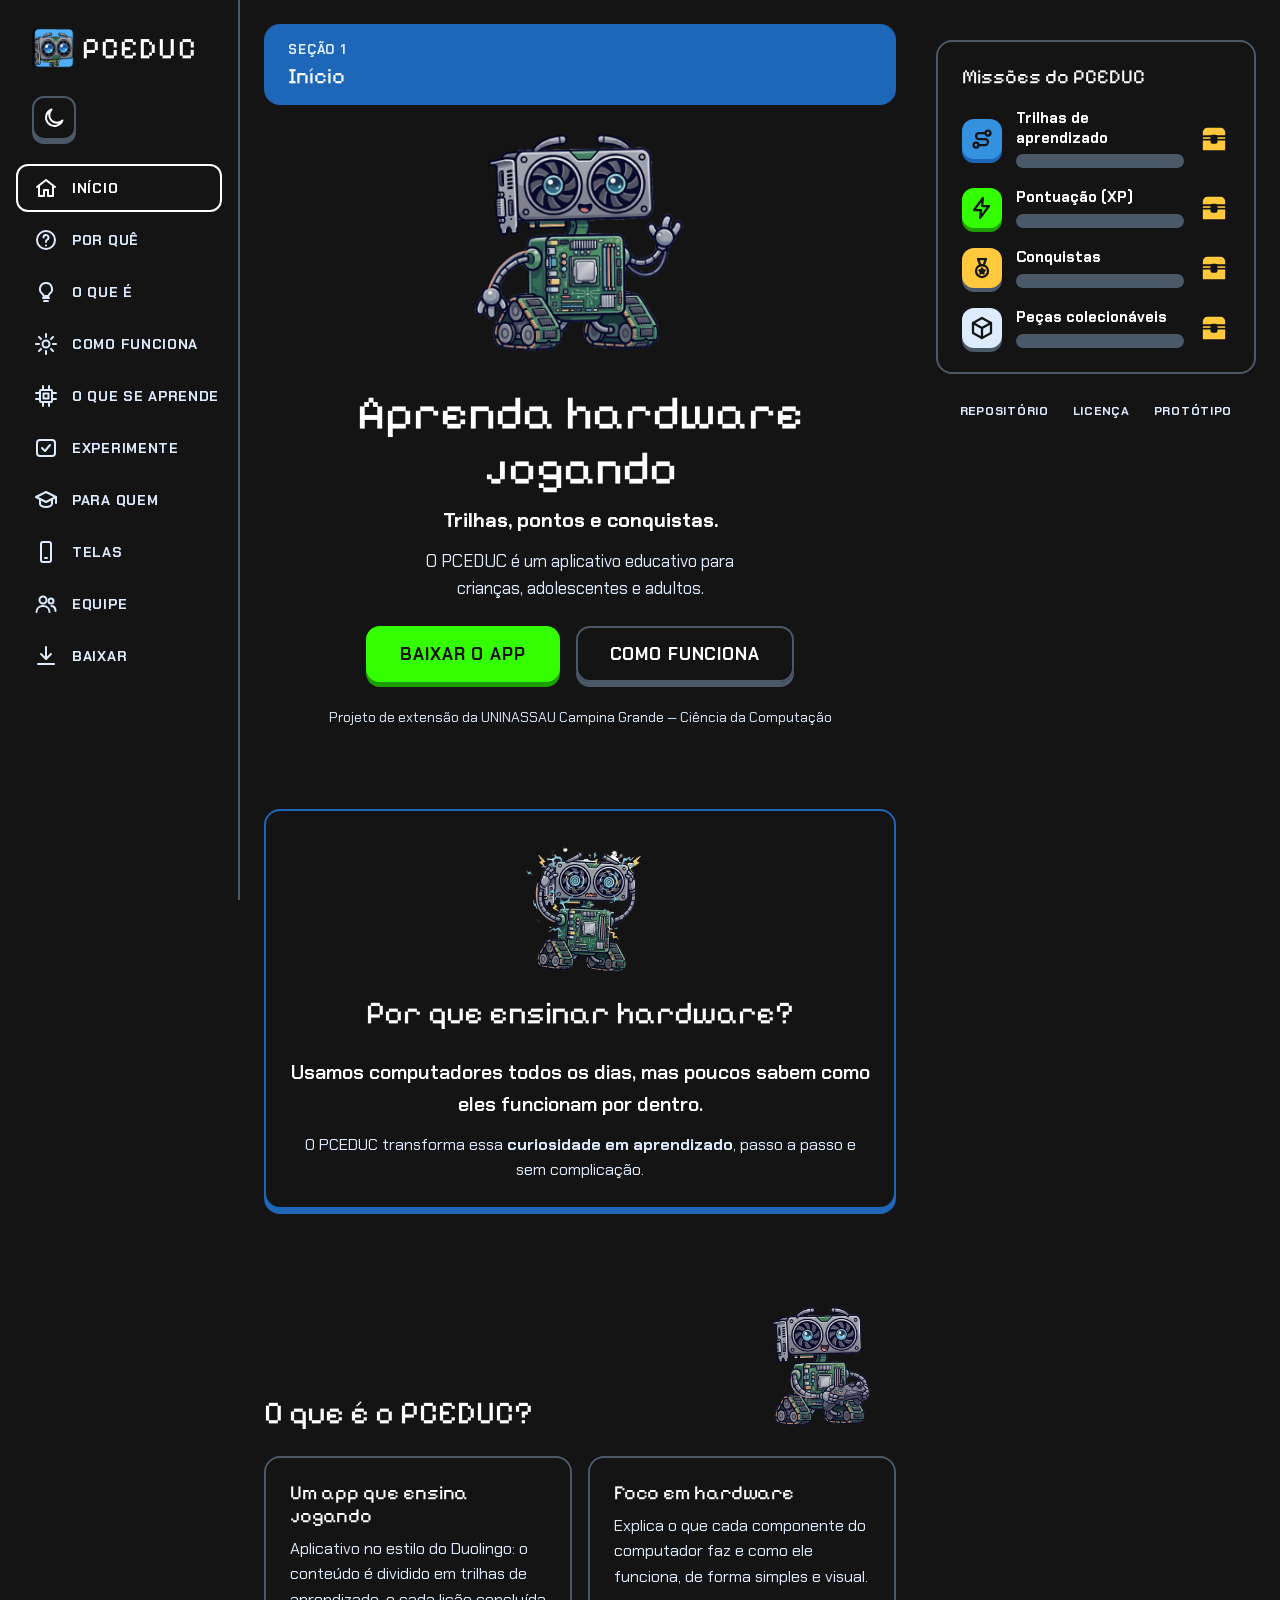
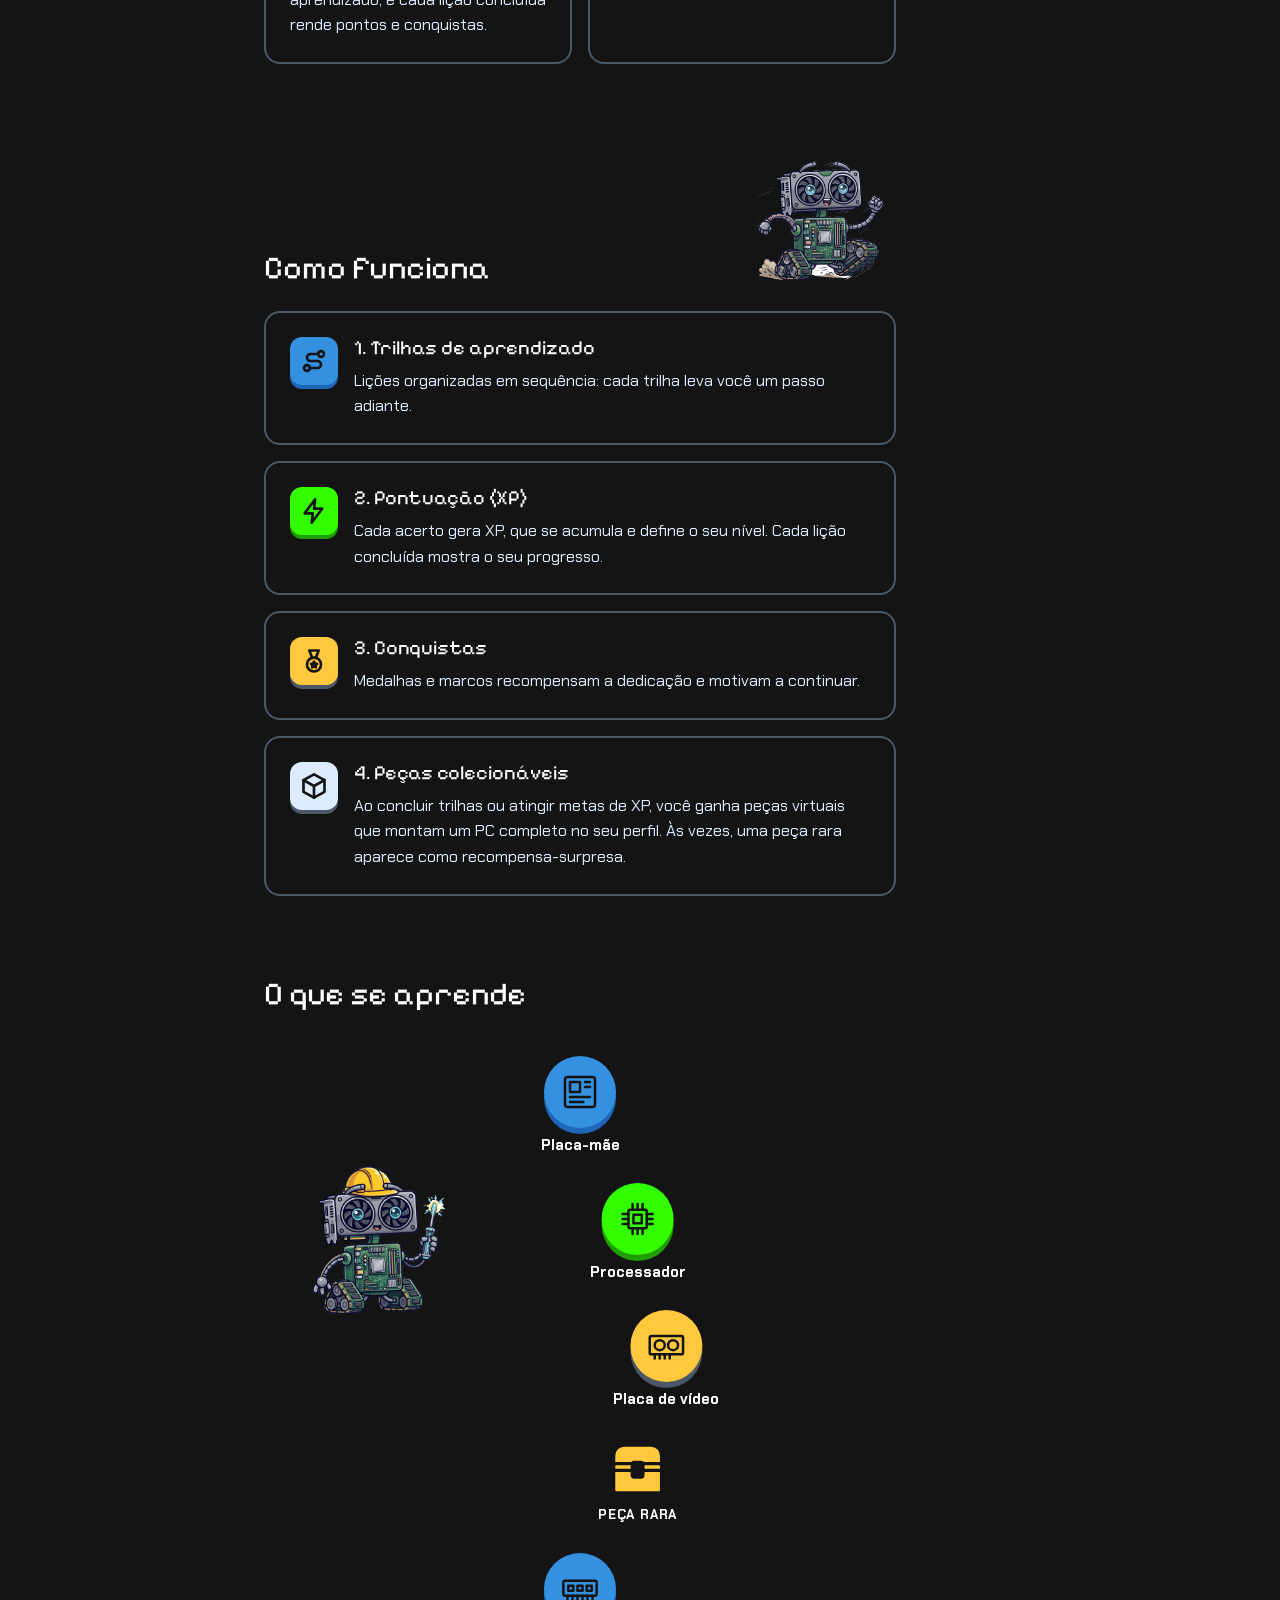
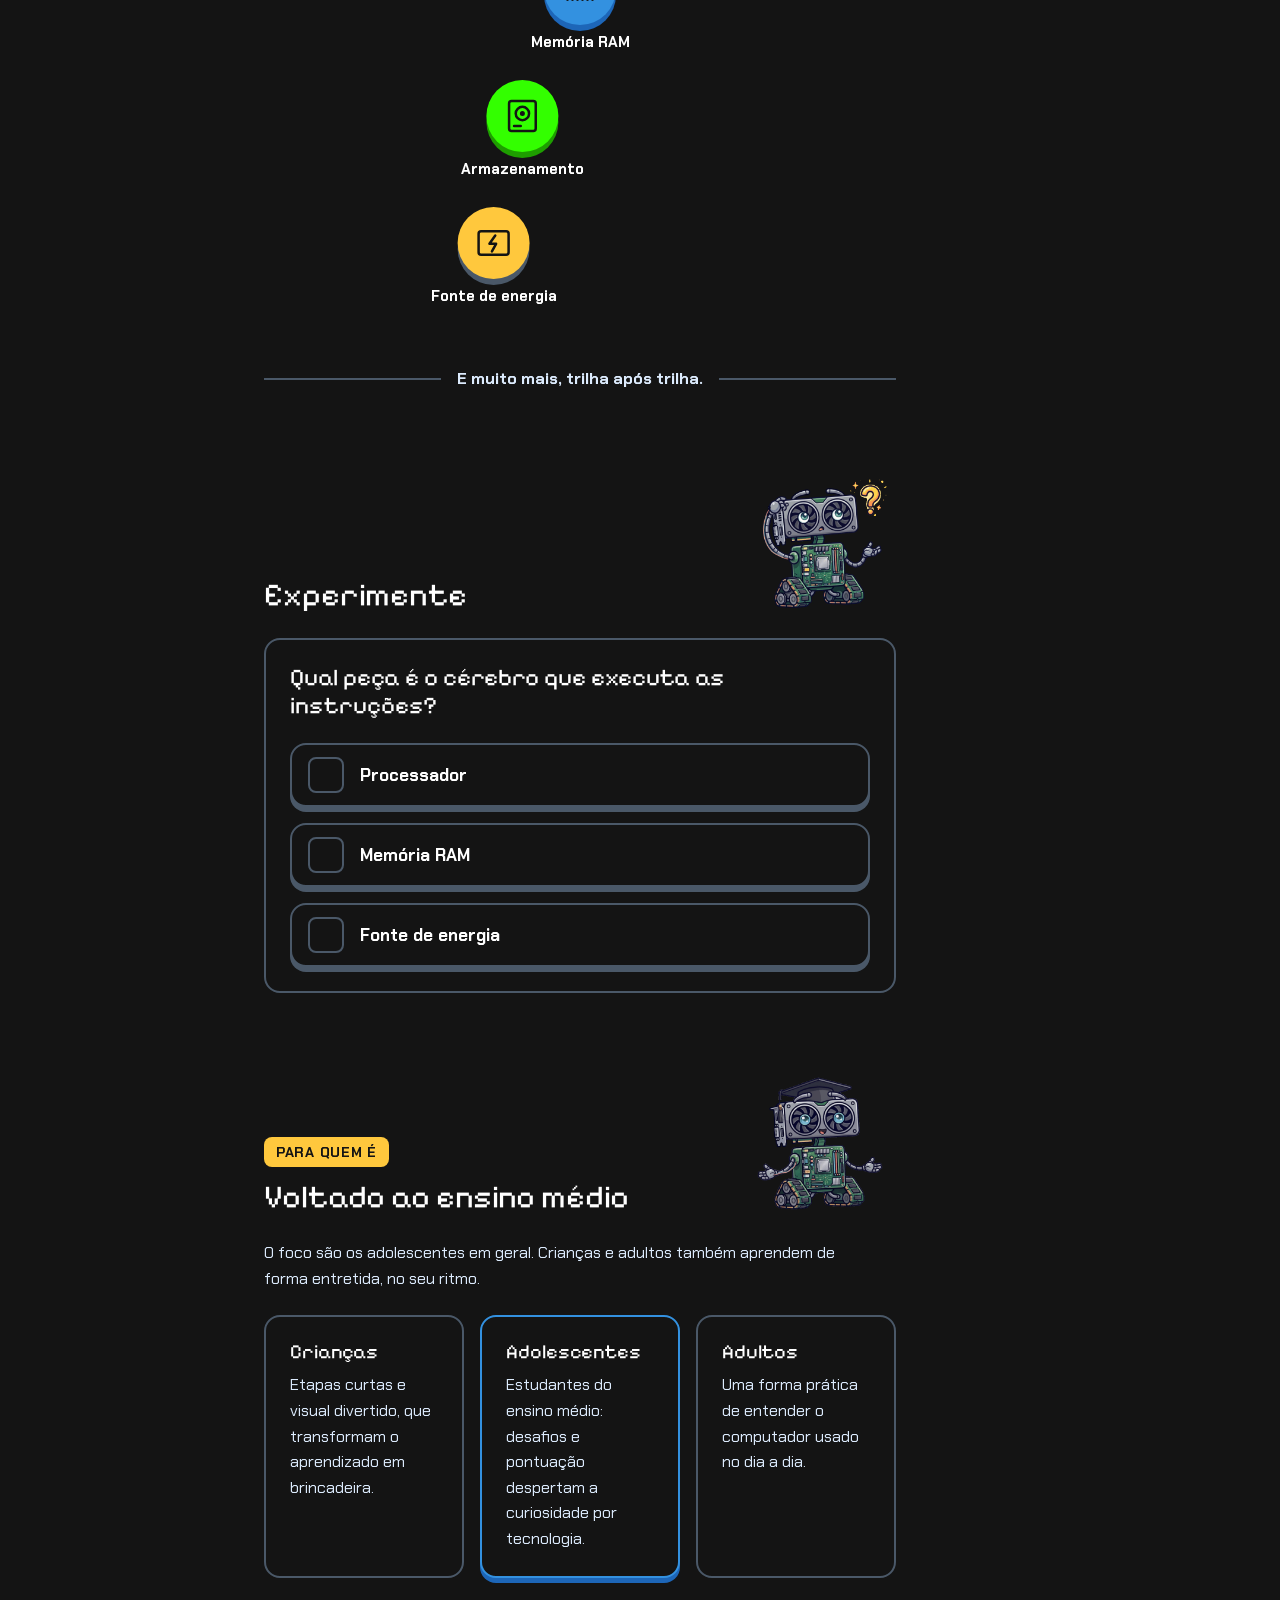
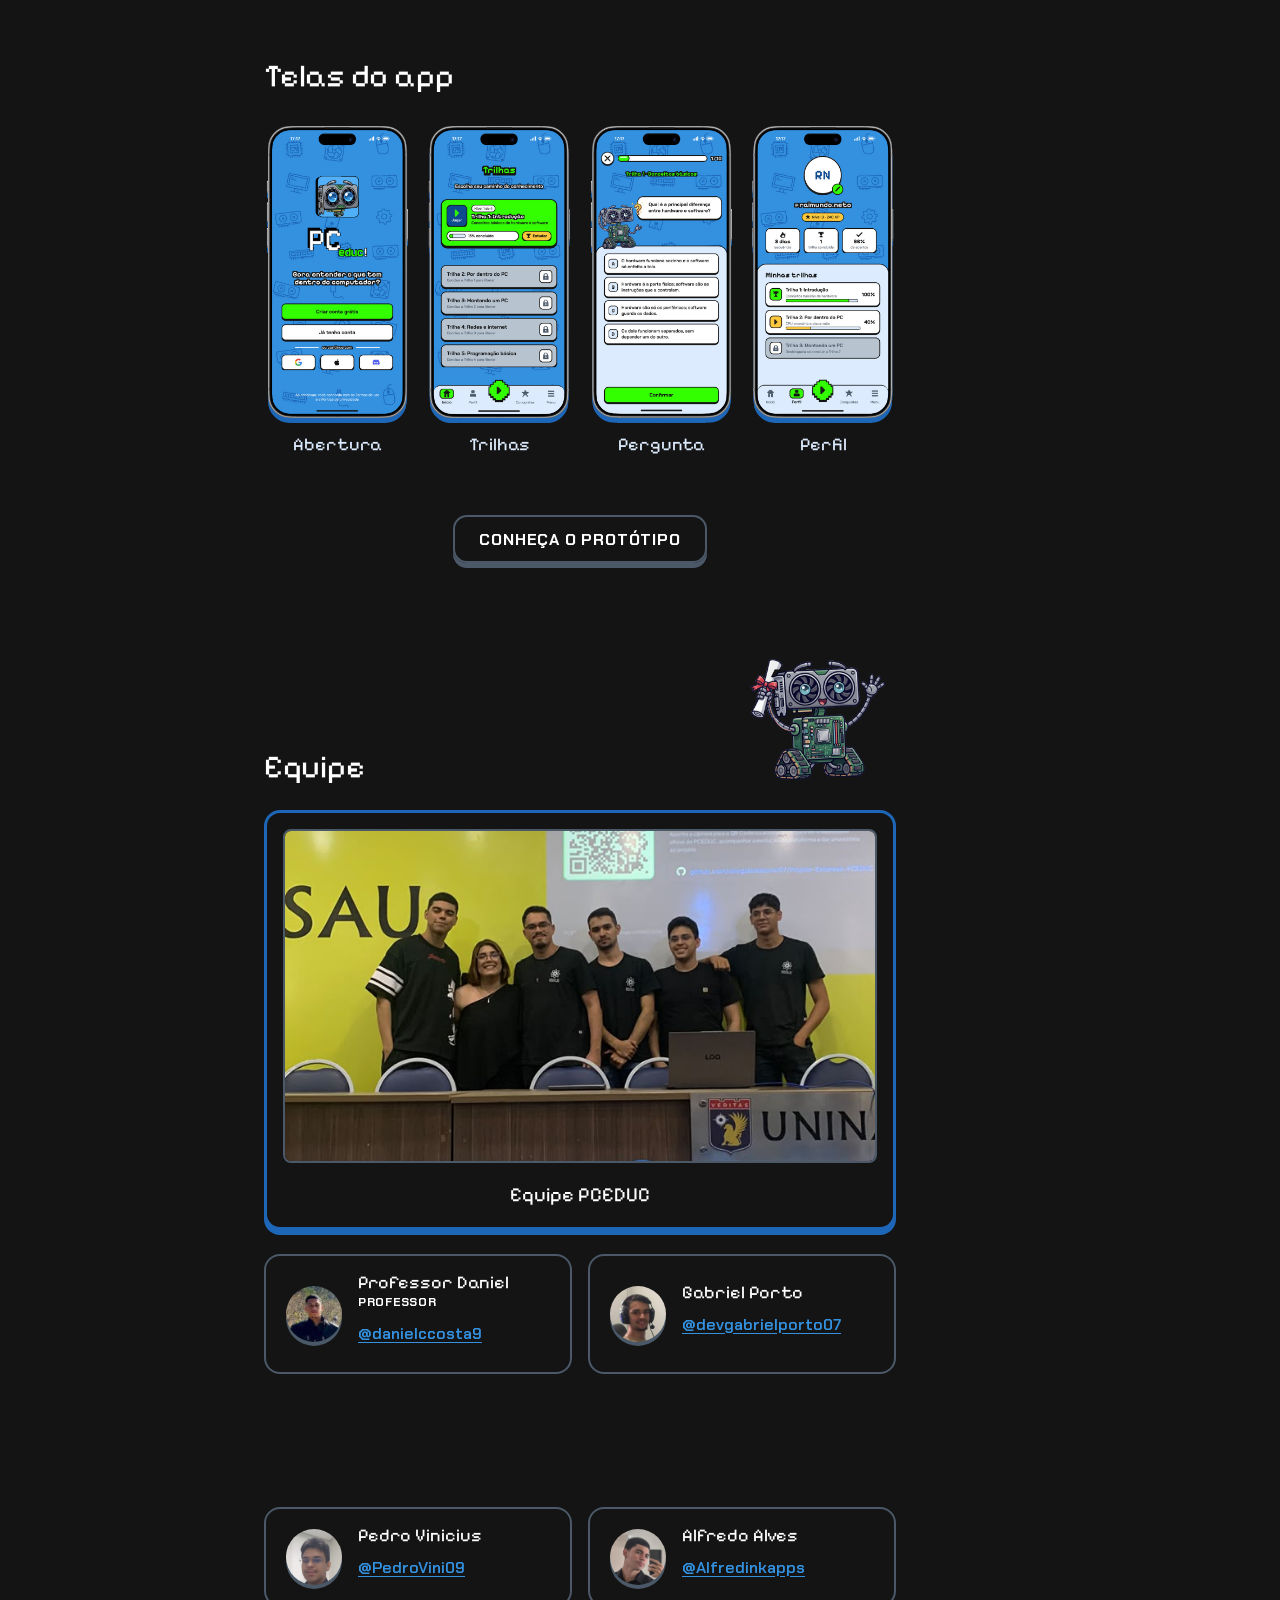
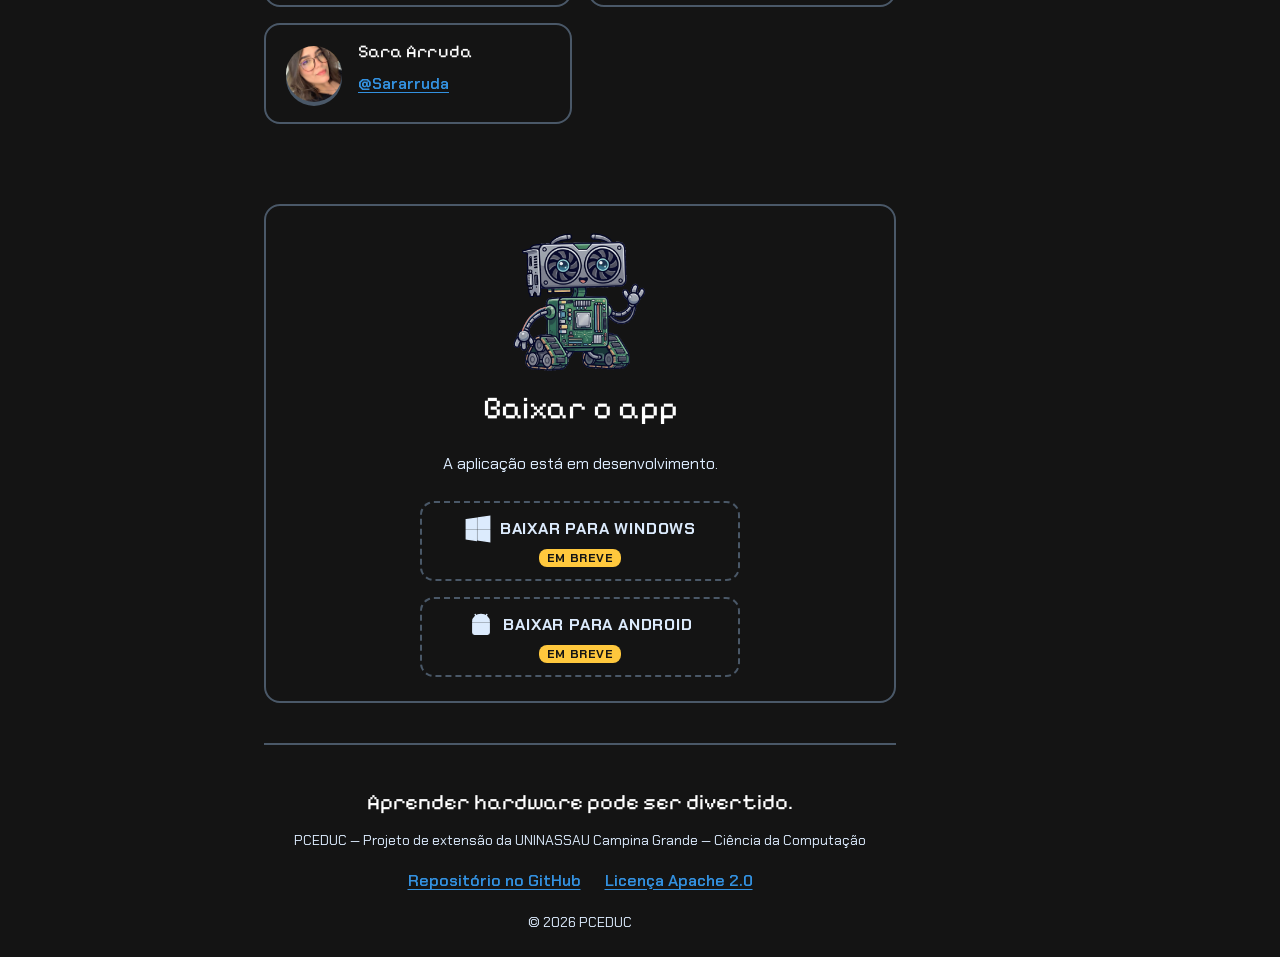
==== commit 0cffba8b: "Colocando a foto da equipe no site Co-Authored-By: Claude Opus 5.5 <noreply@anthropic.com>" ====
--- a/site/index.html
+++ b/site/index.html
@@ -129,8 +129,8 @@
       <section class="pc-secao pc-hero" id="topo" aria-labelledby="titulo-topo">
         <!-- DEC009: com movimento reduzido, mostra o quadro parado -->
         <picture>
-          <source srcset="assets/img/benchware.png" media="(prefers-reduced-motion: reduce)">
-          <img class="pc-hero__mascote" src="assets/img/benchware-wave-fixed.gif" alt="Benchware, o mascote do PCEDUC, acenando" width="424" height="236">
+          <source srcset="assets/img/mascote/acenando.png" media="(prefers-reduced-motion: reduce)">
+          <img class="pc-hero__mascote" src="assets/img/mascote/acenando.gif" alt="Benchware, o mascote do PCEDUC, acenando" width="512" height="512">
         </picture>
         <h1 class="pc-hero__titulo" id="titulo-topo">Aprenda hardware jogando</h1>
         <p class="pc-hero__subtitulo">Trilhas, pontos e conquistas.</p>
@@ -145,7 +145,7 @@
       <!-- ===== 2. Por que ensinar hardware? (F002) ===== -->
       <section class="pc-secao" id="por-que" aria-labelledby="titulo-por-que">
         <div class="pc-card pc-por-que pc-revelar">
-          <span class="pc-mascote pc-mascote--centro"><img class="pc-mascote__img" src="assets/img/mascote/sobrecarregado.png" alt="" width="320" height="320" loading="lazy" decoding="async"></span>
+          <span class="pc-mascote pc-mascote--centro"><picture><source srcset="assets/img/mascote/sobrecarregado.png" media="(prefers-reduced-motion: reduce)"><img class="pc-mascote__img" src="assets/img/mascote/sobrecarregado.gif" alt="" width="320" height="320" loading="lazy" decoding="async"></picture></span>
           <h2 class="pc-secao__titulo" id="titulo-por-que">Por que ensinar hardware?</h2>
           <p class="pc-por-que__destaque">Usamos computadores todos os dias, mas poucos sabem como eles funcionam por dentro.</p>
           <p class="pc-por-que__texto">O PCEDUC transforma essa <span class="pc-sublinhado">curiosidade em aprendizado</span>, passo a passo e sem complicação.</p>
@@ -156,7 +156,7 @@
       <section class="pc-secao" id="o-que-e" aria-labelledby="titulo-o-que-e">
         <div class="pc-secao__cabeca">
           <h2 class="pc-secao__titulo" id="titulo-o-que-e">O que é o PCEDUC?</h2>
-          <span class="pc-mascote"><img class="pc-mascote__img" src="assets/img/mascote/jogando.png" alt="" width="320" height="320" loading="lazy" decoding="async"></span>
+          <span class="pc-mascote"><picture><source srcset="assets/img/mascote/jogando.png" media="(prefers-reduced-motion: reduce)"><img class="pc-mascote__img" src="assets/img/mascote/jogando.gif" alt="" width="320" height="320" loading="lazy" decoding="async"></picture></span>
         </div>
         <div class="pc-grade pc-grade--2">
           <article class="pc-card pc-revelar">
@@ -174,7 +174,7 @@
       <section class="pc-secao" id="como-funciona" aria-labelledby="titulo-como-funciona">
         <div class="pc-secao__cabeca">
           <h2 class="pc-secao__titulo" id="titulo-como-funciona">Como funciona</h2>
-          <span class="pc-mascote"><img class="pc-mascote__img" src="assets/img/mascote/correndo.png" alt="" width="320" height="320" loading="lazy" decoding="async"></span>
+          <span class="pc-mascote"><picture><source srcset="assets/img/mascote/correndo.png" media="(prefers-reduced-motion: reduce)"><img class="pc-mascote__img" src="assets/img/mascote/correndo.gif" alt="" width="320" height="320" loading="lazy" decoding="async"></picture></span>
         </div>
         <!-- Lista ordenada: a sequência dos passos tem significado (trilha → XP → conquistas → peças) -->
         <ol class="pc-lista-limpa pc-passos">
@@ -270,7 +270,7 @@
         -->
         <div class="pc-trilha">
           <!-- A pose troca para "trofeu" enquanto o balão do baú estiver aberto (main.js) -->
-          <span class="pc-mascote pc-trilha__mascote"><img class="pc-mascote__img" src="assets/img/mascote/construindo.png" alt="" width="320" height="320" loading="lazy" decoding="async" data-pc-mascote-trilha></span>
+          <span class="pc-mascote pc-trilha__mascote"><img class="pc-mascote__img" src="assets/img/mascote/construindo.gif" alt="" width="320" height="320" loading="lazy" decoding="async" data-pc-mascote-trilha></span>
           <ol class="pc-lista-limpa pc-trilha__lista">
             <li class="pc-trilha__item pc-trilha__item--azul">
               <button class="pc-no" type="button" aria-expanded="false" aria-controls="pc-balao-1">
@@ -365,7 +365,7 @@
         <div class="pc-secao__cabeca">
           <h2 class="pc-secao__titulo" id="titulo-experimente">Experimente</h2>
           <!-- Poses: duvida (pergunta), trofeu (acerto), errado (erro) — trocadas pelo main.js -->
-          <span class="pc-mascote"><img class="pc-mascote__img" src="assets/img/mascote/duvida.png" alt="" width="320" height="320" loading="lazy" decoding="async" data-pc-quiz-mascote></span>
+          <span class="pc-mascote"><img class="pc-mascote__img" src="assets/img/mascote/duvida.gif" alt="" width="320" height="320" loading="lazy" decoding="async" data-pc-quiz-mascote></span>
         </div>
         <!--
           Sem JS: a pergunta e um <details> com a resposta (funciona em qualquer navegador).
@@ -410,7 +410,7 @@
             <p class="pc-selo">Para quem é</p>
             <h2 class="pc-secao__titulo" id="titulo-para-quem">Voltado ao ensino médio</h2>
           </div>
-          <span class="pc-mascote"><img class="pc-mascote__img" src="assets/img/mascote/formado.png" alt="" width="320" height="320" loading="lazy" decoding="async"></span>
+          <span class="pc-mascote"><picture><source srcset="assets/img/mascote/formado.png" media="(prefers-reduced-motion: reduce)"><img class="pc-mascote__img" src="assets/img/mascote/formado.gif" alt="" width="320" height="320" loading="lazy" decoding="async"></picture></span>
         </div>
         <p class="pc-secao__intro">O foco são os adolescentes em geral. Crianças e adultos também aprendem de forma entretida, no seu ritmo.</p>
         <ul class="pc-lista-limpa pc-grade pc-grade--3">
@@ -467,19 +467,12 @@
       <section class="pc-secao" id="equipe" aria-labelledby="titulo-equipe">
         <div class="pc-secao__cabeca">
           <h2 class="pc-secao__titulo" id="titulo-equipe">Equipe</h2>
-          <span class="pc-mascote"><img class="pc-mascote__img" src="assets/img/mascote/diploma.png" alt="" width="320" height="320" loading="lazy" decoding="async"></span>
-        </div>
-        <!--
-          Moldura da foto da equipe toda. Quando a foto chegar, salve em assets/img/equipe/equipe.jpg (paisagem, 16:9)
-          e troque o bloco .pc-moldura__reservado por:
-          <img class="pc-moldura__img" src="assets/img/equipe/equipe.jpg" alt="Foto da equipe do PCEDUC" width="1280" height="720" loading="lazy" decoding="async">
-        -->
+          <span class="pc-mascote"><picture><source srcset="assets/img/mascote/diploma.png" media="(prefers-reduced-motion: reduce)"><img class="pc-mascote__img" src="assets/img/mascote/diploma.gif" alt="" width="320" height="320" loading="lazy" decoding="async"></picture></span>
+        </div>
+        <!-- Moldura da foto da equipe toda: a foto é vertical e o recorte 16:9 foca nas pessoas (.pc-moldura__img) -->
         <figure class="pc-card pc-moldura pc-revelar">
           <div class="pc-moldura__quadro">
-            <div class="pc-moldura__reservado">
-              <img class="pc-moldura__mascote" src="assets/img/mascote/construindo.png" alt="" width="320" height="320" loading="lazy" decoding="async">
-              <p class="pc-moldura__aviso">Foto da equipe em breve</p>
-            </div>
+            <img class="pc-moldura__img" src="assets/img/equipe/equipe.jpg" alt="Equipe do PCEDUC reunida em frente ao telão da apresentação" width="720" height="1280" loading="lazy" decoding="async">
           </div>
           <figcaption class="pc-moldura__legenda">Equipe PCEDUC</figcaption>
         </figure>
@@ -540,7 +533,7 @@
       <!-- ===== 10. Download (F009 / RN001) ===== -->
       <section class="pc-secao" id="download" aria-labelledby="titulo-download">
         <div class="pc-card pc-download pc-revelar">
-          <span class="pc-mascote pc-mascote--centro"><img class="pc-mascote__img" src="assets/img/mascote/acenando.png" alt="" width="320" height="320" loading="lazy" decoding="async"></span>
+          <span class="pc-mascote pc-mascote--centro"><picture><source srcset="assets/img/mascote/acenando.png" media="(prefers-reduced-motion: reduce)"><img class="pc-mascote__img" src="assets/img/mascote/acenando.gif" alt="" width="320" height="320" loading="lazy" decoding="async"></picture></span>
           <h2 class="pc-secao__titulo" id="titulo-download">Baixar o app</h2>
           <p class="pc-download__texto">A aplicação está em desenvolvimento.</p>
           <!--
--- a/site/css/components.css
+++ b/site/css/components.css
@@ -139,7 +139,7 @@
 }
 
 .pc-hero__mascote {
-  width: min(100%, 22rem);
+  width: min(100%, 15rem);
   margin: 0 auto var(--pc-espaco-3);
 }
 
@@ -290,29 +290,8 @@
   width: 100%;
   height: 100%;
   object-fit: cover;
-}
-
-/* Reservado enquanto a foto não chega (mesma ideia do "Tela em breve" da galeria) */
-.pc-moldura__reservado {
-  display: flex;
-  flex-direction: column;
-  align-items: center;
-  justify-content: center;
-  gap: var(--pc-espaco-2);
-  height: 100%;
-  padding: var(--pc-espaco-3);
-  text-align: center;
-}
-
-.pc-moldura__mascote {
-  width: auto;
-  height: 55%;
-}
-
-.pc-moldura__aviso {
-  margin: 0;
-  color: var(--pc-texto-suave);
-  font-weight: 600;
+  /* Foto vertical: o recorte desce até a altura das pessoas, sem o teto nem os balões */
+  object-position: 50% 48%;
 }
 
 .pc-moldura__legenda {
--- a/site/css/mascote.css
+++ b/site/css/mascote.css
@@ -2,7 +2,8 @@
   PCEDUC — mascote.css
   Benchware nas seções: posição (ao lado do título ou centralizado no cartão), mascote da trilha e
   animações (entrada ao rolar, flutuação, troca de pose, giro no hover). Carregado depois de trilha.css.
-  Poses: PNG 320×320 transparentes em assets/img/mascote/. Com movimento reduzido, nada se mexe.
+  Poses: GIF animado 512×512 em assets/img/mascote/, com o PNG parado de mesmo nome para movimento
+  reduzido (via <picture> ou main.js). Com movimento reduzido, nada se mexe.
 */
 
 /* ===== Tamanho: moderado e igual em todas as seções (menor no celular) ===== */
@@ -38,6 +39,11 @@
   object-fit: contain;
 }
 
+/* O <picture> (GIF + PNG parado) não cria caixa própria: a imagem segue medindo pelo invólucro */
+.pc-mascote picture {
+  display: contents;
+}
+
 /* Cópia da pose anterior, por cima da nova, que some durante a troca (crossfade) */
 .pc-mascote__fantasma {
   position: absolute;
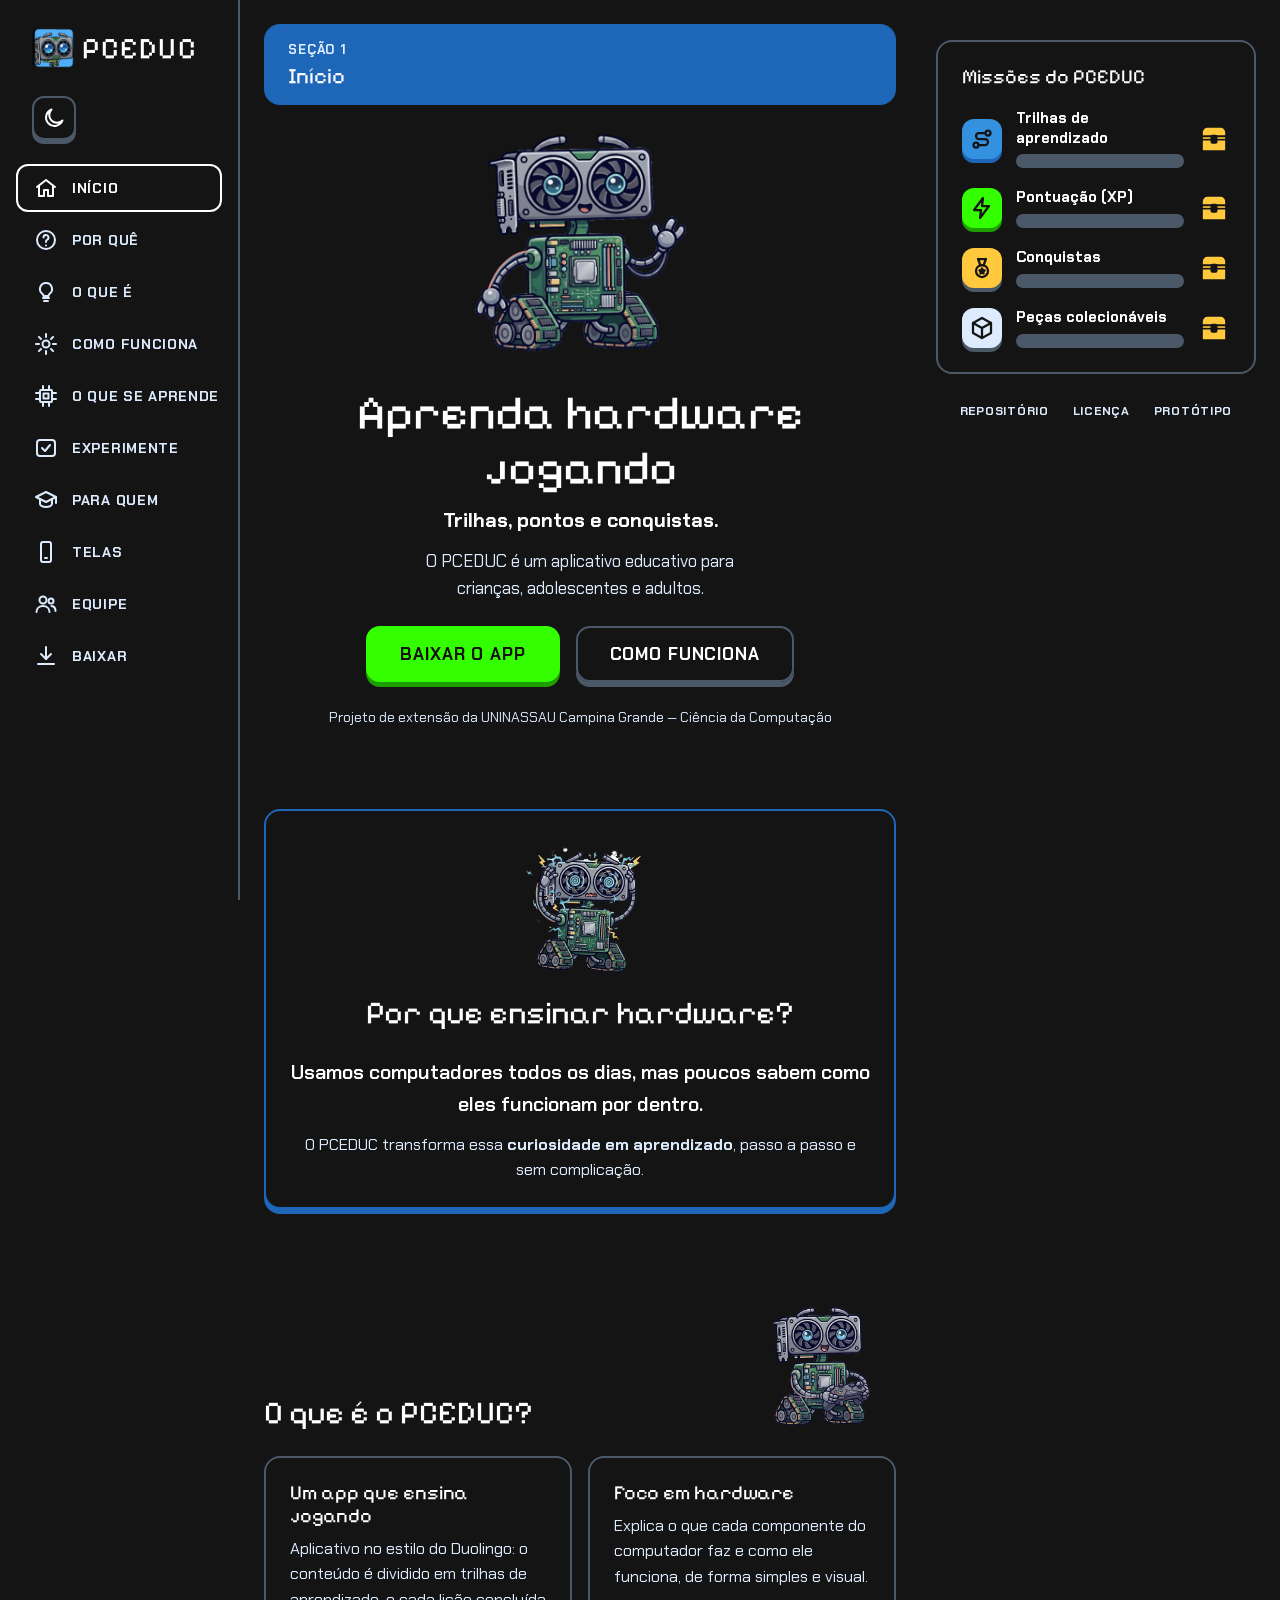
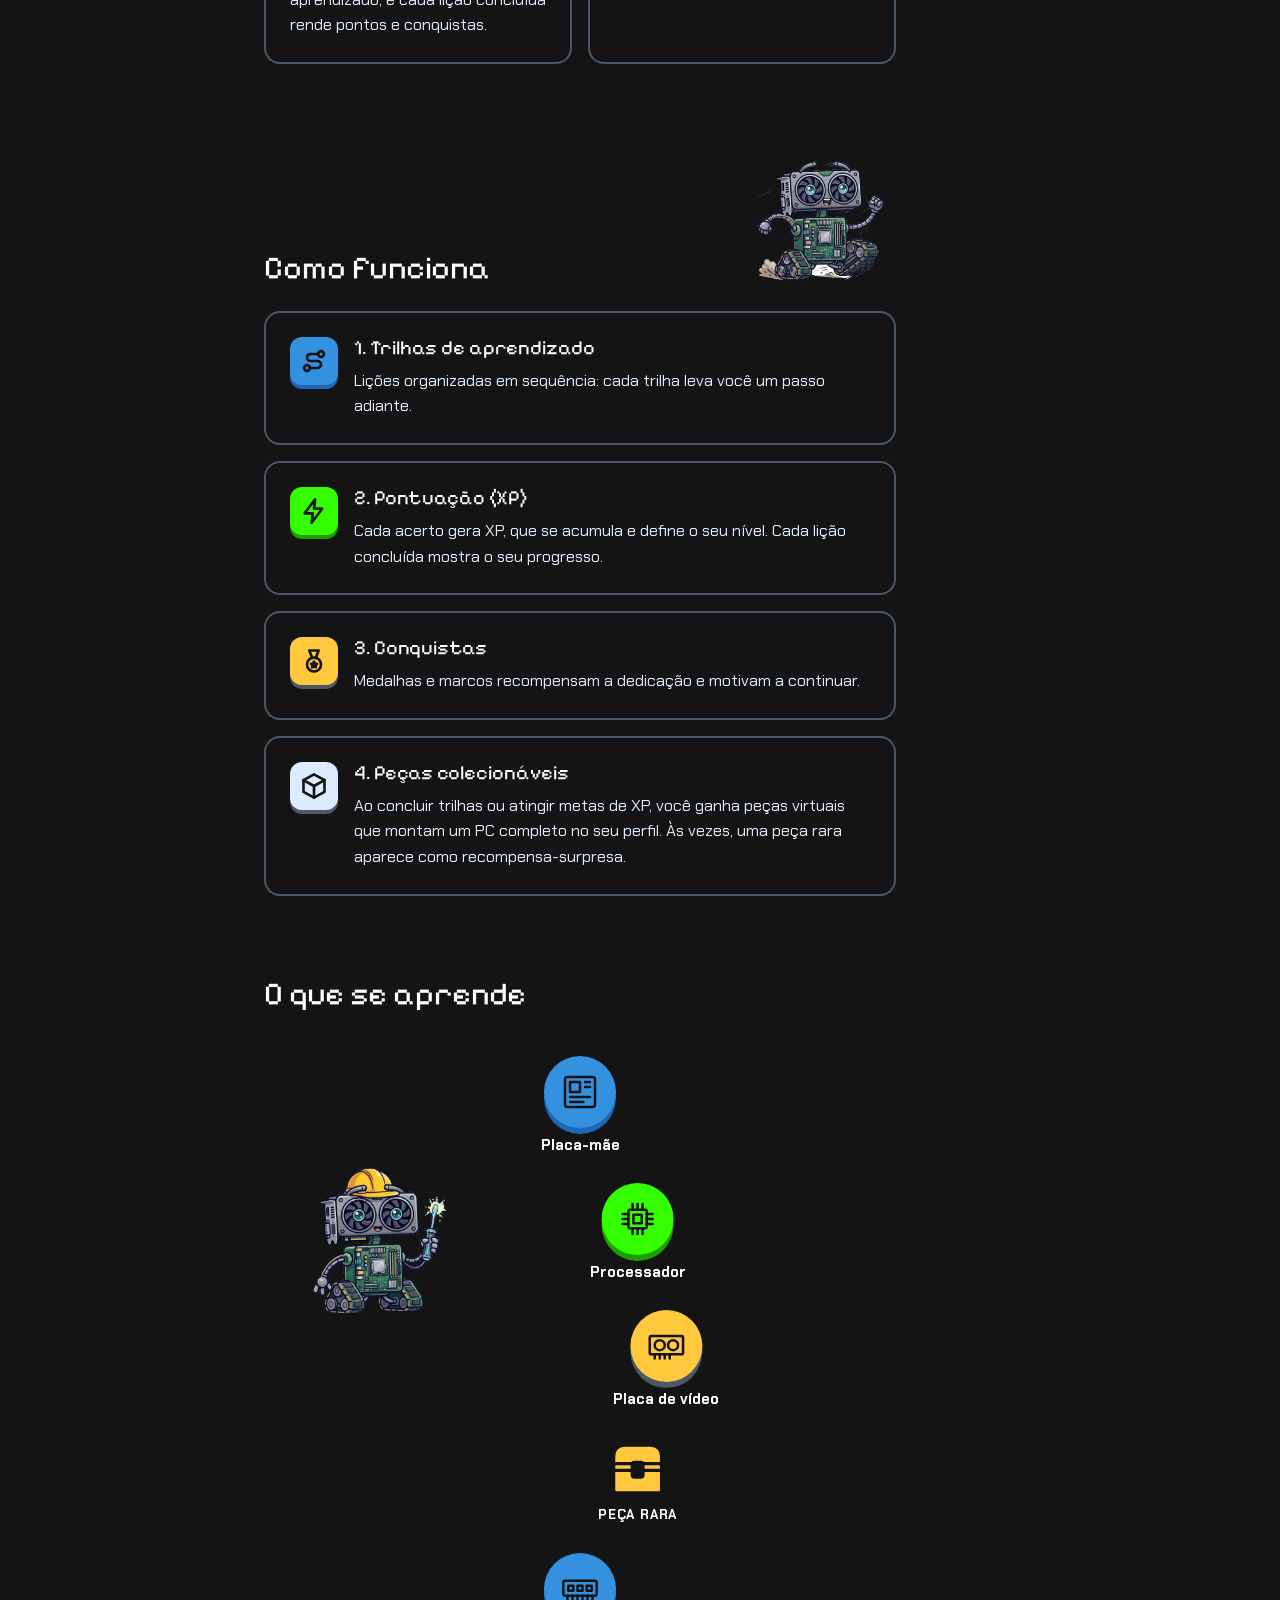
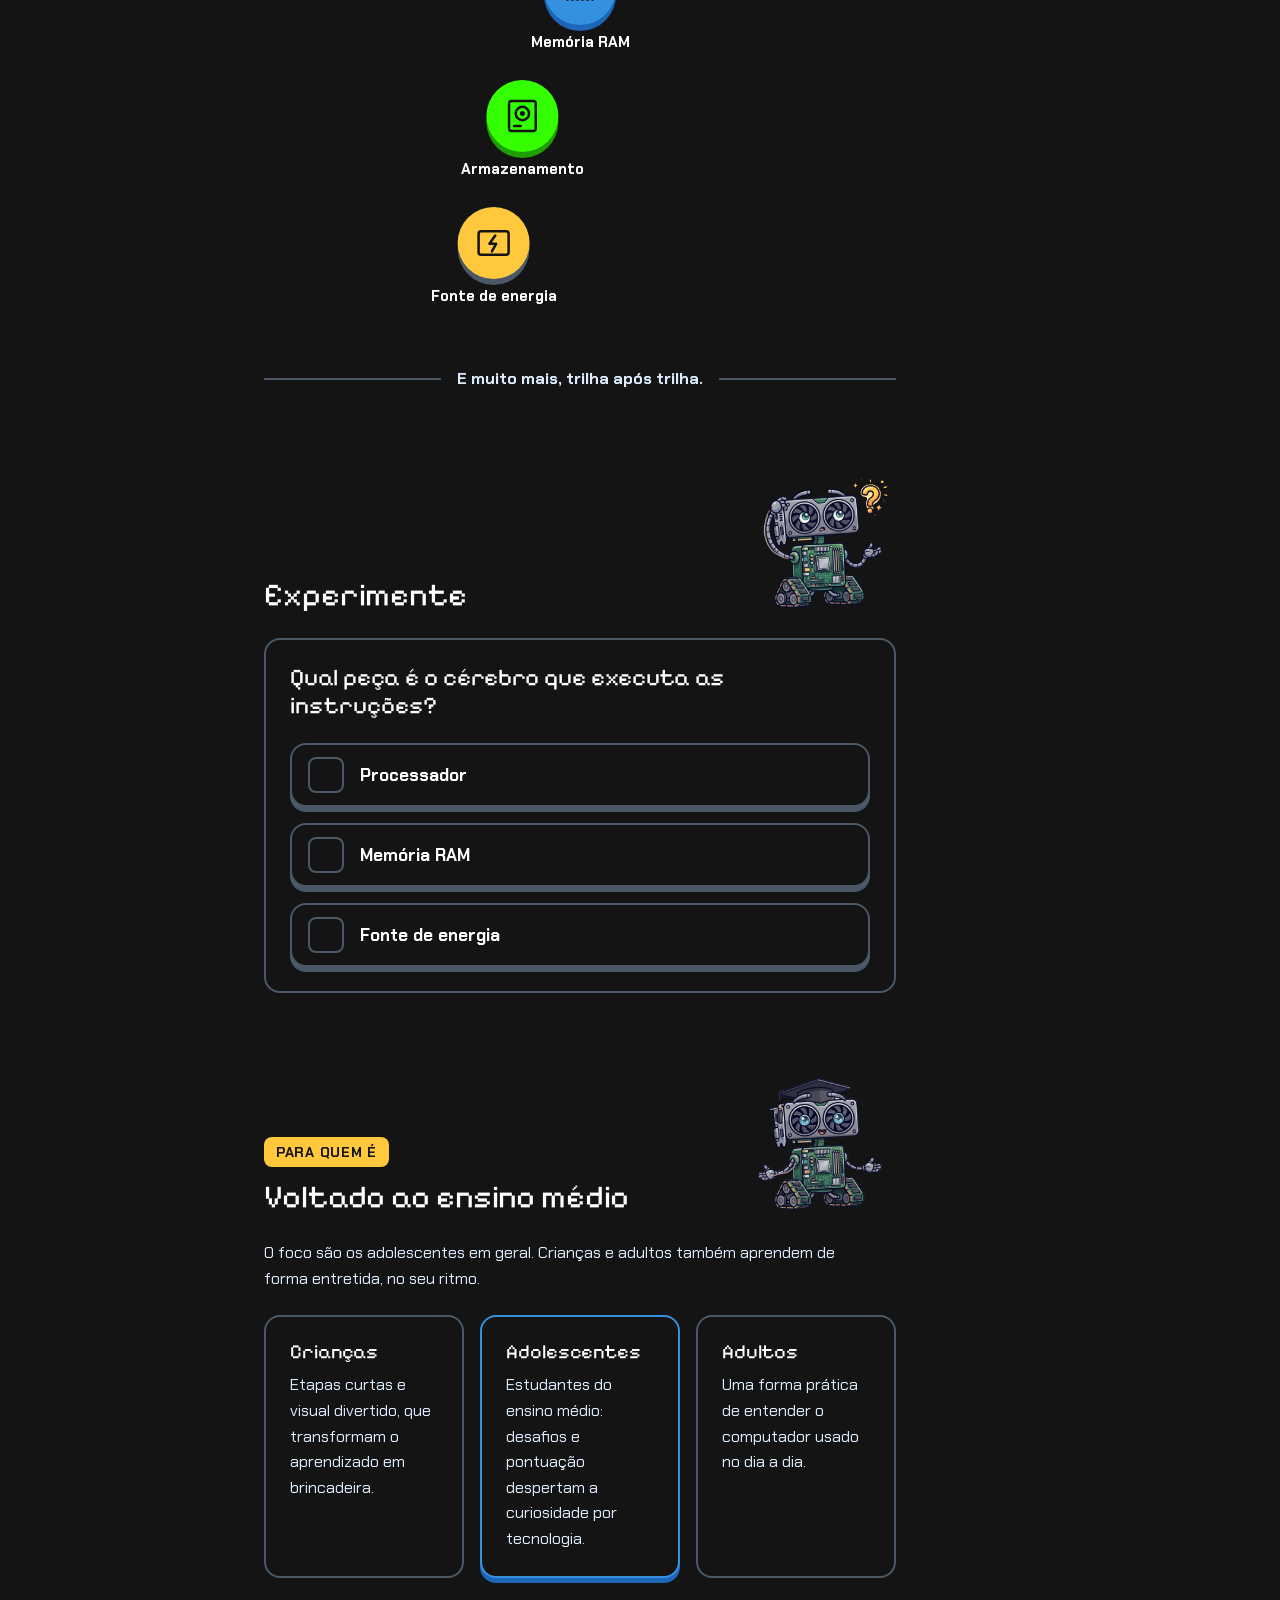
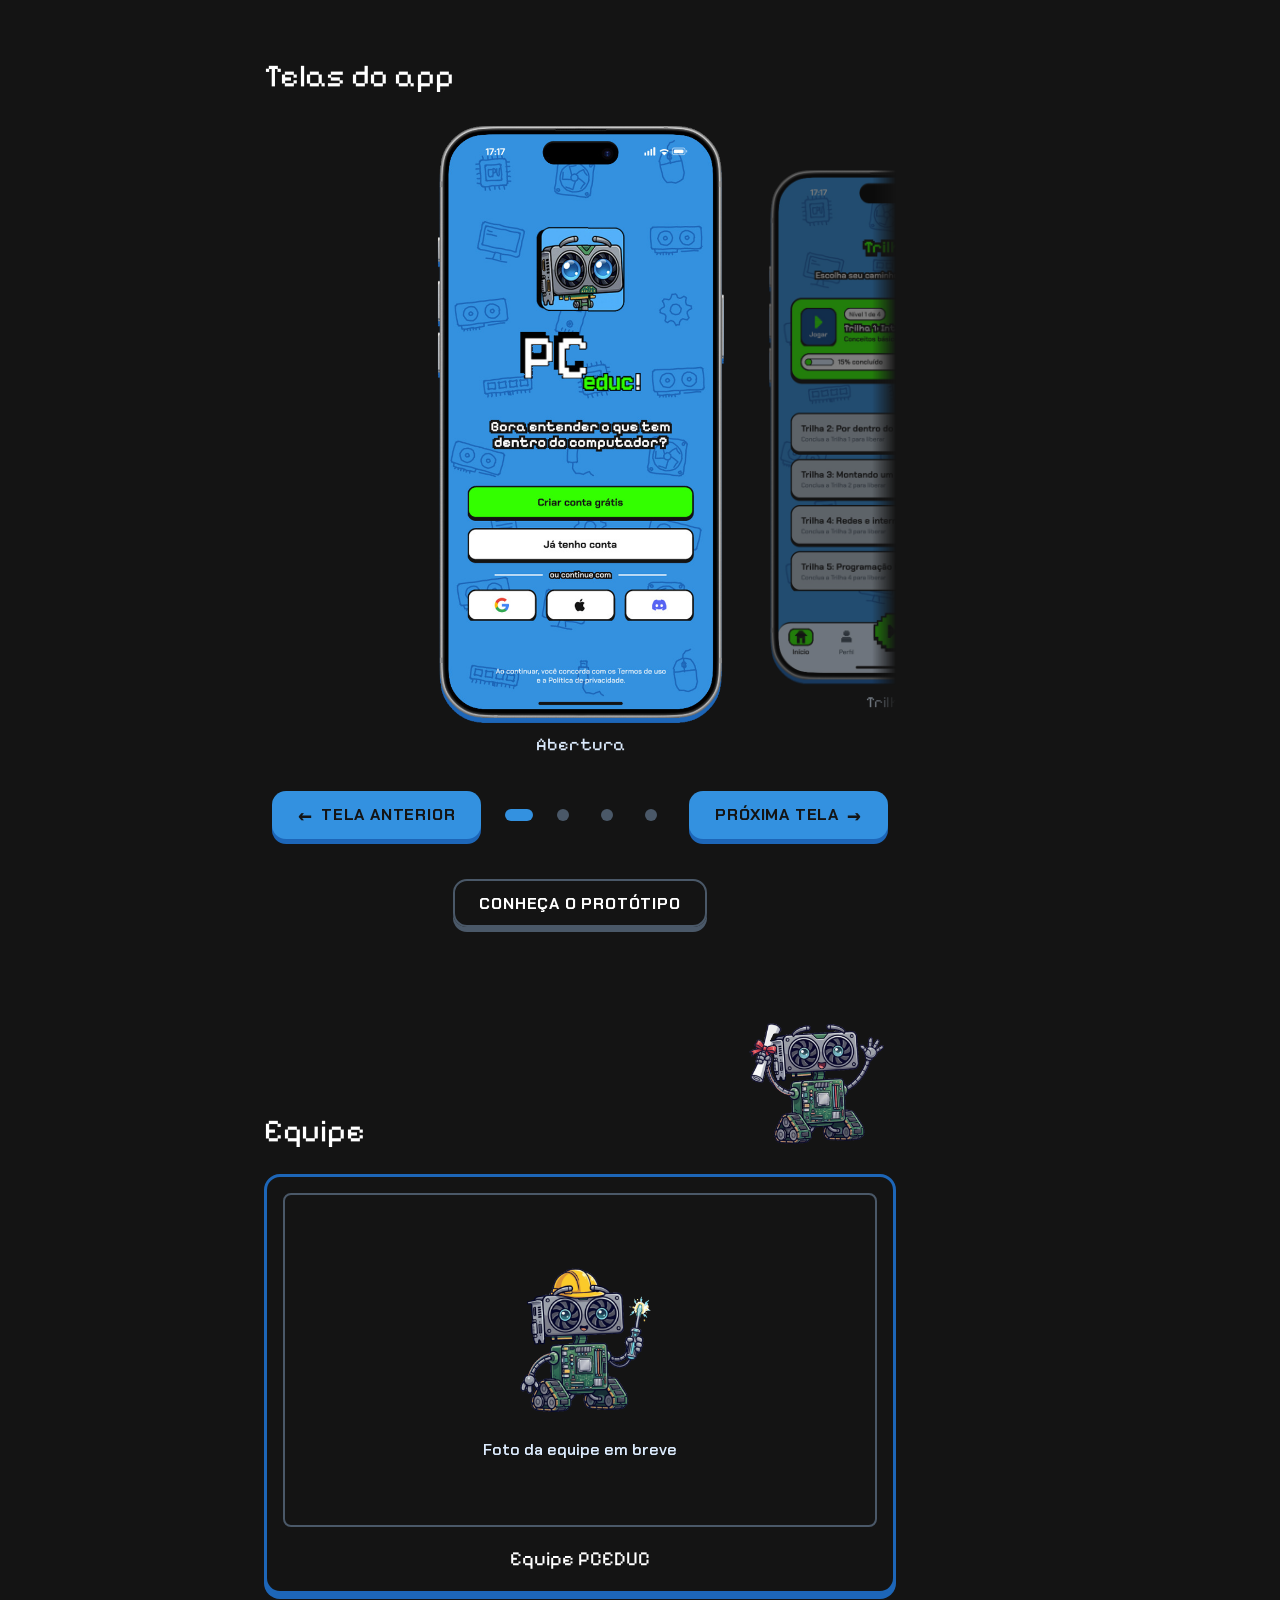
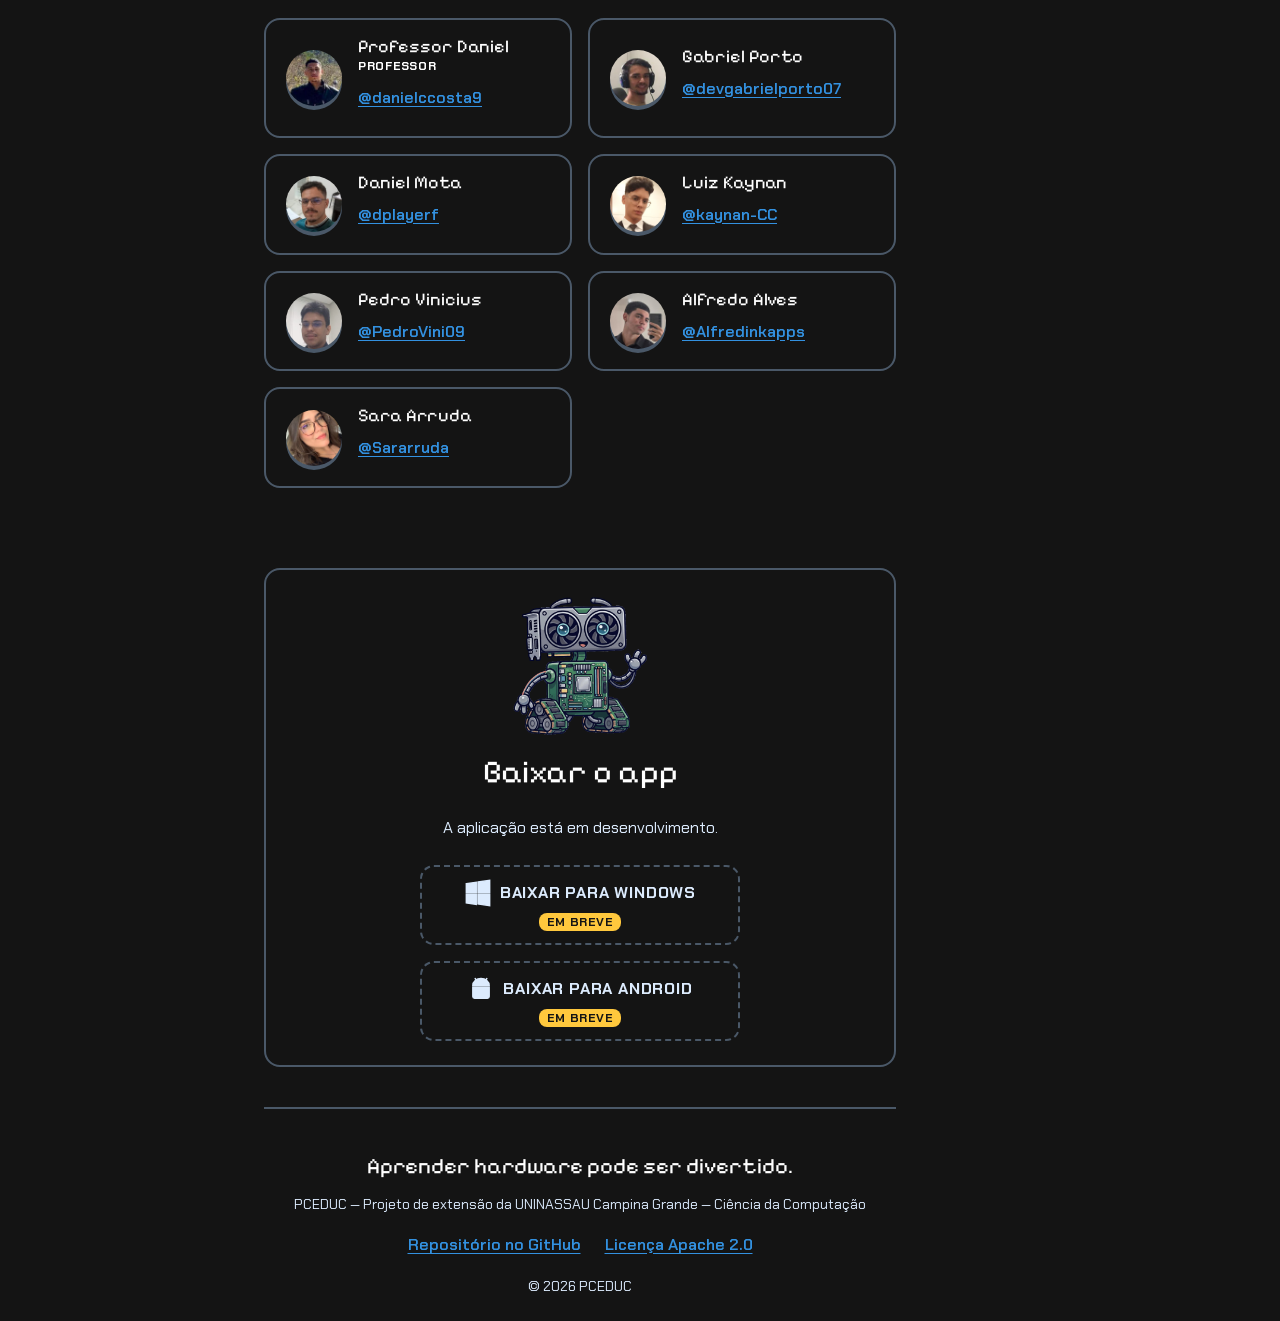
==== commit 3efa5e91: "Trocando os robôs do site pelos GIFs do Benchware Co-Authored-By: Claude Opus 5.5 <noreply@anthropic" ====
--- a/site/index.html
+++ b/site/index.html
@@ -469,10 +469,17 @@
           <h2 class="pc-secao__titulo" id="titulo-equipe">Equipe</h2>
           <span class="pc-mascote"><picture><source srcset="assets/img/mascote/diploma.png" media="(prefers-reduced-motion: reduce)"><img class="pc-mascote__img" src="assets/img/mascote/diploma.gif" alt="" width="320" height="320" loading="lazy" decoding="async"></picture></span>
         </div>
-        <!-- Moldura da foto da equipe toda: a foto é vertical e o recorte 16:9 foca nas pessoas (.pc-moldura__img) -->
+        <!--
+          Moldura da foto da equipe toda. Quando a foto chegar, salve em assets/img/equipe/equipe.jpg (paisagem, 16:9)
+          e troque o bloco .pc-moldura__reservado por:
+          <img class="pc-moldura__img" src="assets/img/equipe/equipe.jpg" alt="Foto da equipe do PCEDUC" width="1280" height="720" loading="lazy" decoding="async">
+        -->
         <figure class="pc-card pc-moldura pc-revelar">
           <div class="pc-moldura__quadro">
-            <img class="pc-moldura__img" src="assets/img/equipe/equipe.jpg" alt="Equipe do PCEDUC reunida em frente ao telão da apresentação" width="720" height="1280" loading="lazy" decoding="async">
+            <div class="pc-moldura__reservado">
+              <picture><source srcset="assets/img/mascote/construindo.png" media="(prefers-reduced-motion: reduce)"><img class="pc-moldura__mascote" src="assets/img/mascote/construindo.gif" alt="" width="320" height="320" loading="lazy" decoding="async"></picture>
+              <p class="pc-moldura__aviso">Foto da equipe em breve</p>
+            </div>
           </div>
           <figcaption class="pc-moldura__legenda">Equipe PCEDUC</figcaption>
         </figure>
--- a/site/css/components.css
+++ b/site/css/components.css
@@ -290,8 +290,29 @@
   width: 100%;
   height: 100%;
   object-fit: cover;
-  /* Foto vertical: o recorte desce até a altura das pessoas, sem o teto nem os balões */
-  object-position: 50% 48%;
+}
+
+/* Reservado enquanto a foto não chega (mesma ideia do "Tela em breve" da galeria) */
+.pc-moldura__reservado {
+  display: flex;
+  flex-direction: column;
+  align-items: center;
+  justify-content: center;
+  gap: var(--pc-espaco-2);
+  height: 100%;
+  padding: var(--pc-espaco-3);
+  text-align: center;
+}
+
+.pc-moldura__mascote {
+  width: auto;
+  height: 55%;
+}
+
+.pc-moldura__aviso {
+  margin: 0;
+  color: var(--pc-texto-suave);
+  font-weight: 600;
 }
 
 .pc-moldura__legenda {
--- a/site/css/mascote.css
+++ b/site/css/mascote.css
@@ -40,7 +40,8 @@
 }
 
 /* O <picture> (GIF + PNG parado) não cria caixa própria: a imagem segue medindo pelo invólucro */
-.pc-mascote picture {
+.pc-mascote picture,
+.pc-moldura__reservado picture {
   display: contents;
 }
 
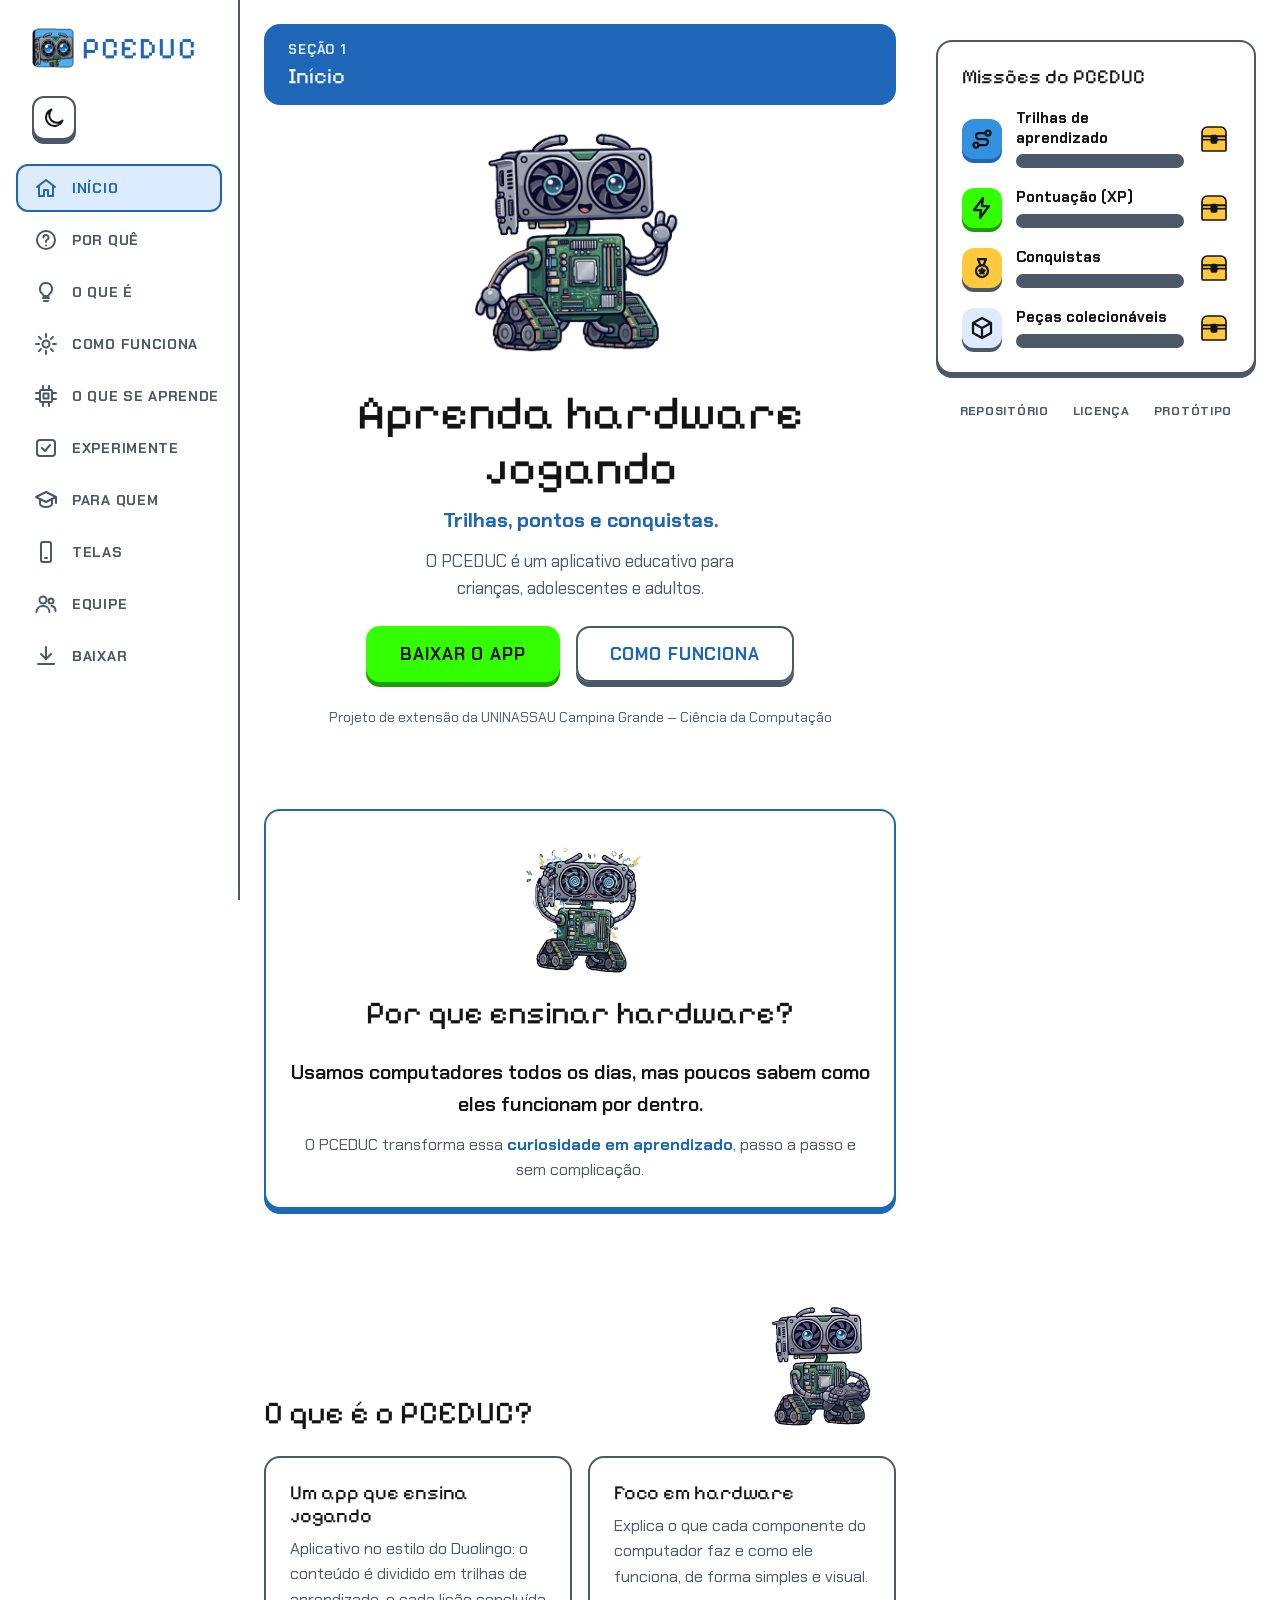
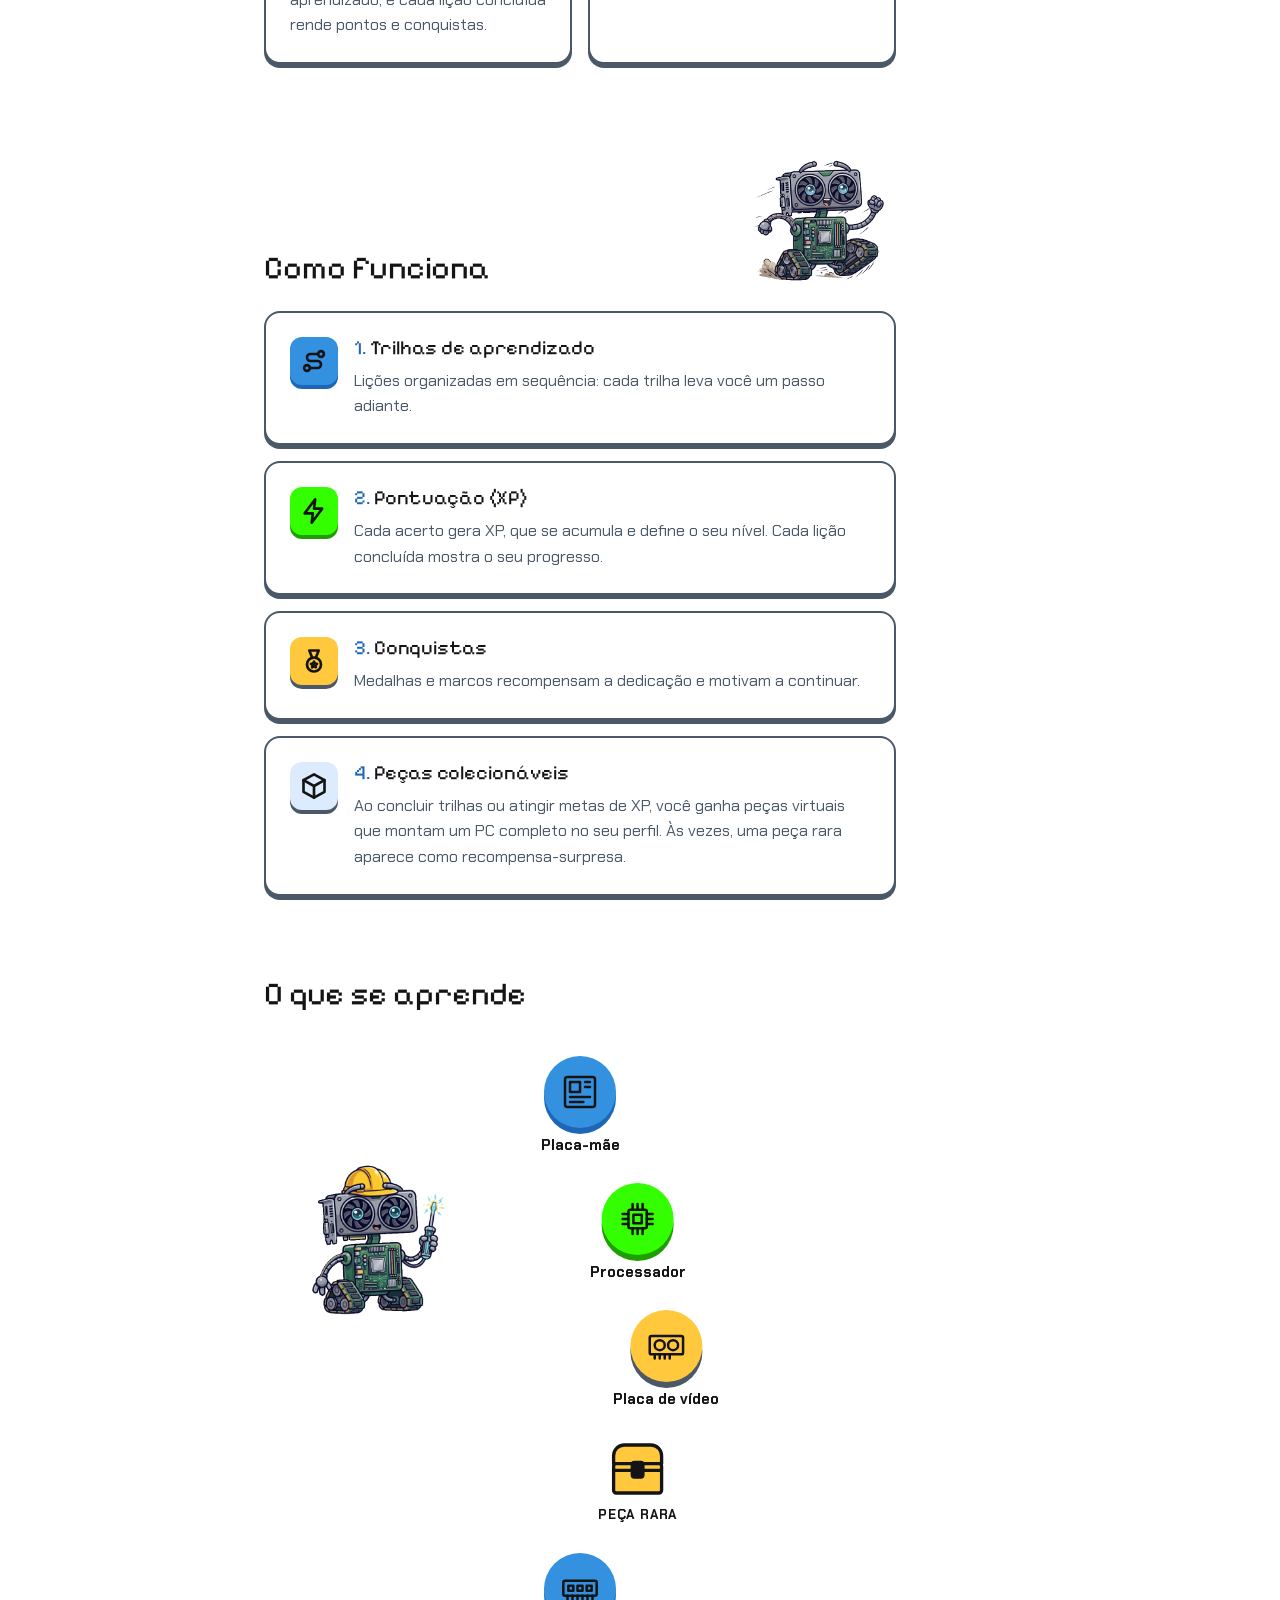
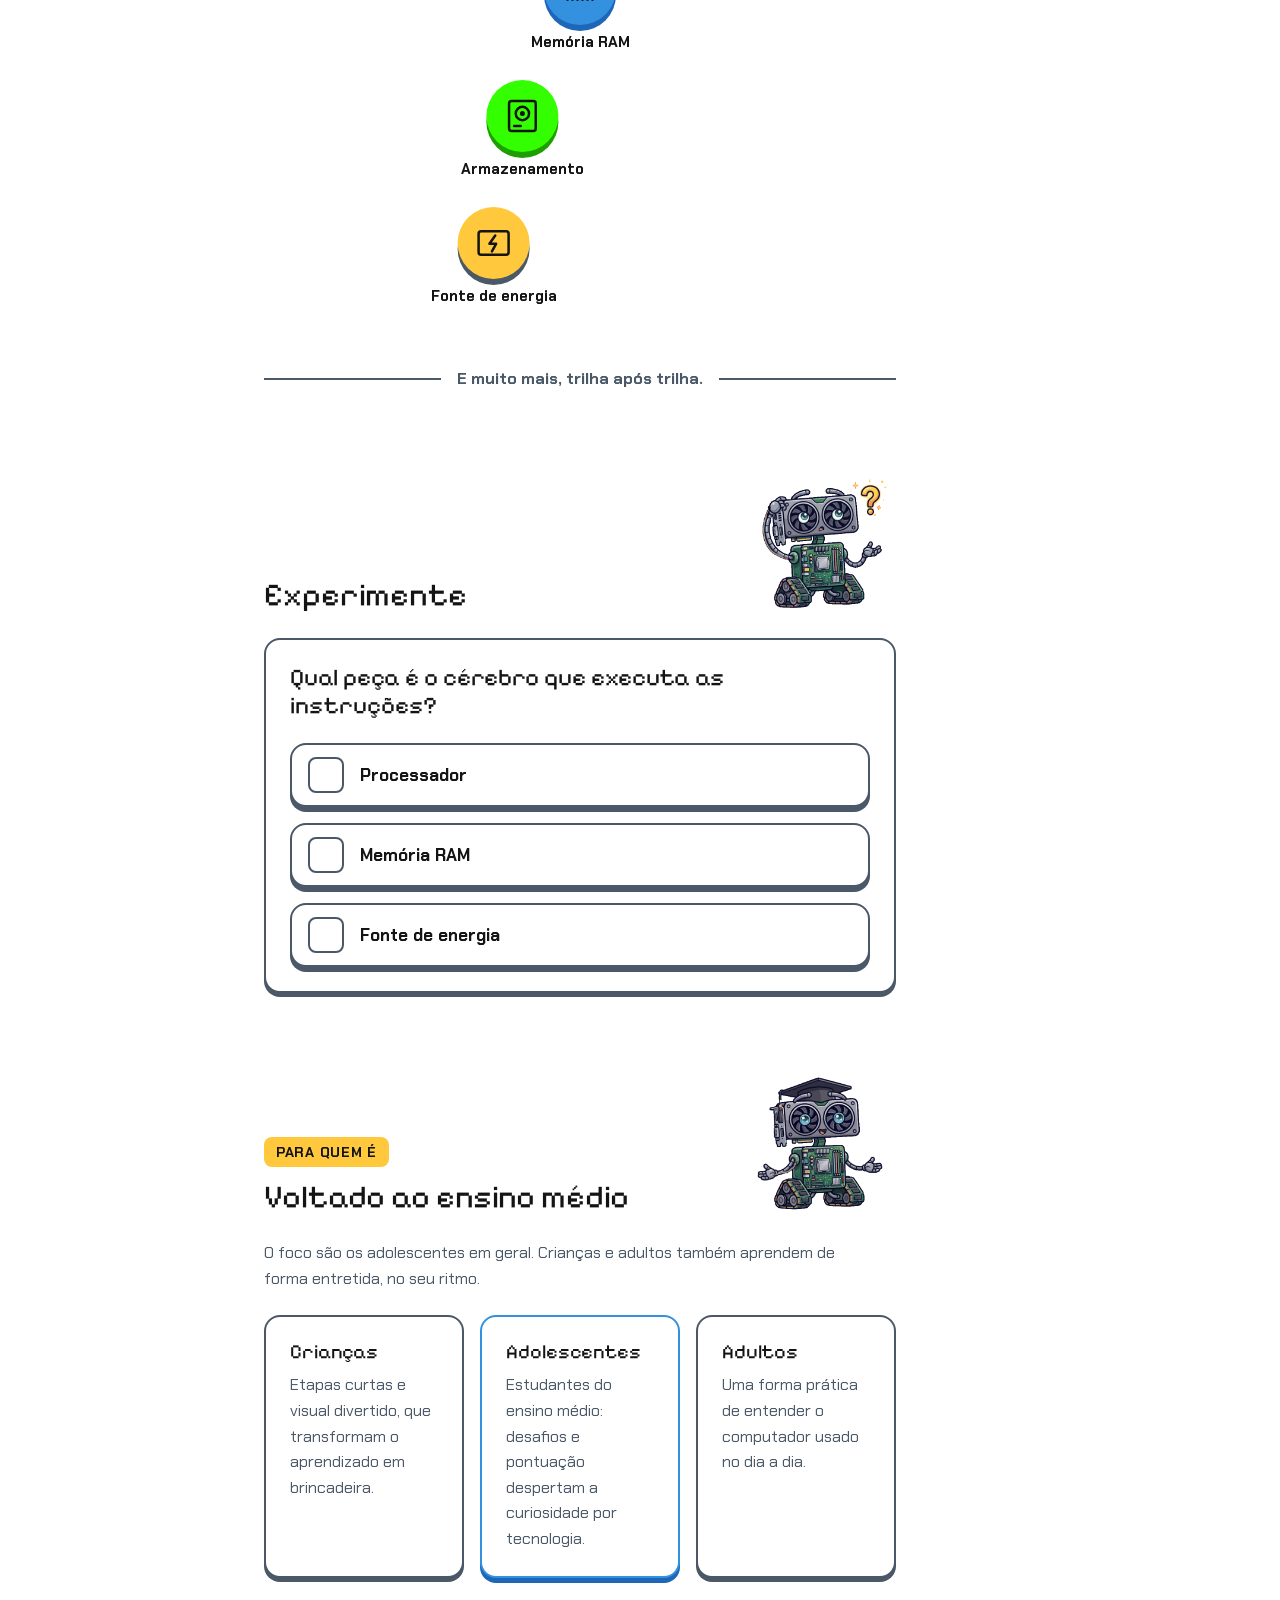
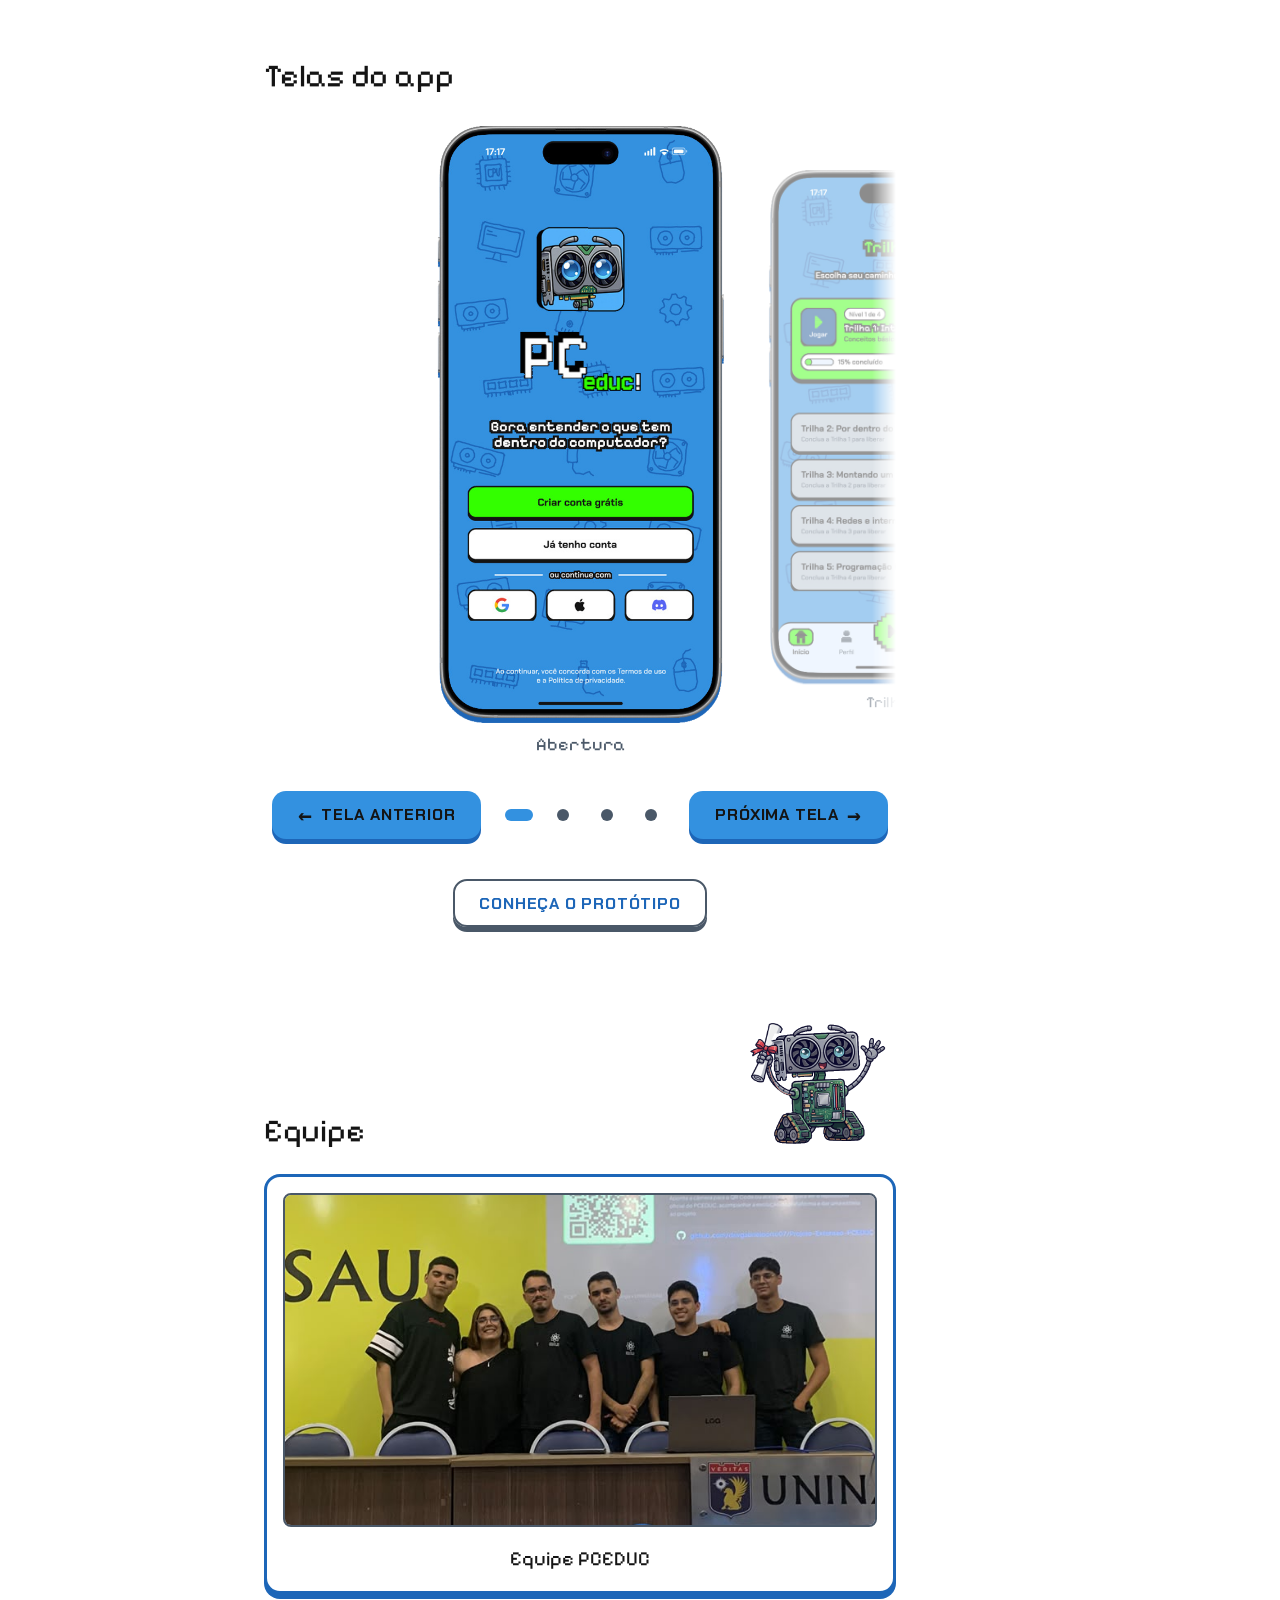
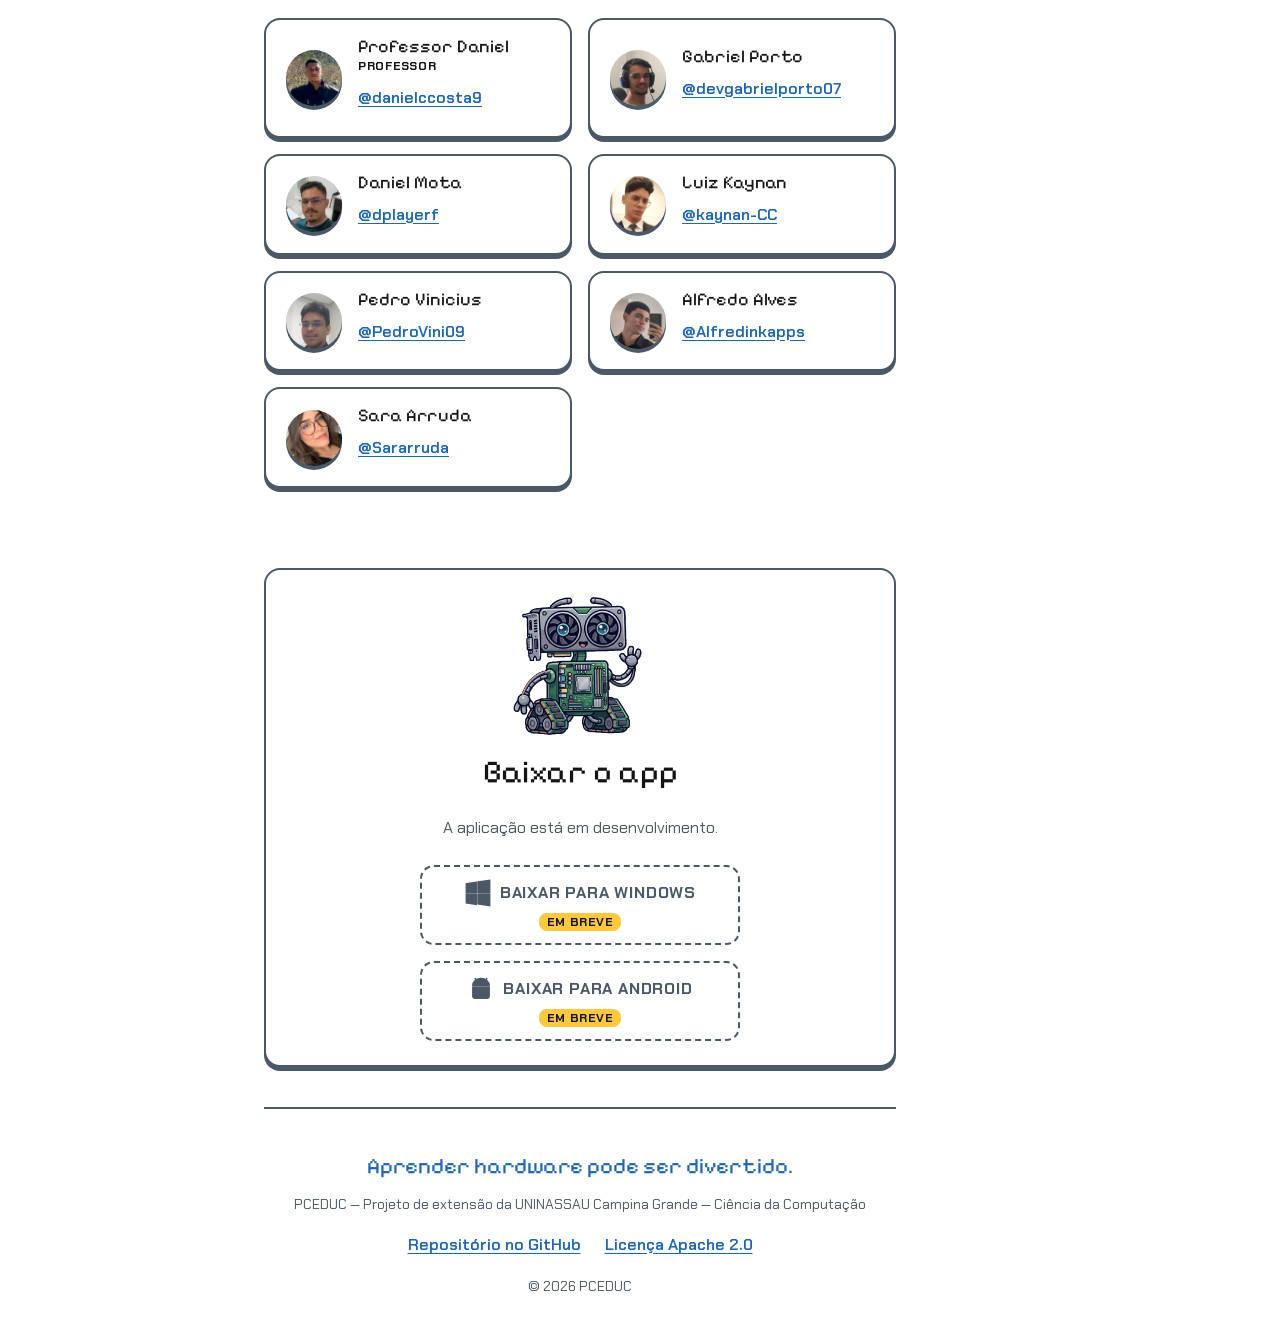
==== commit 2f901eb3: "Merge pull request #15 from devgabrielporto07/Pedrovini Projeto Daniel Site" ====
--- a/site/index.html
+++ b/site/index.html
@@ -469,17 +469,10 @@
           <h2 class="pc-secao__titulo" id="titulo-equipe">Equipe</h2>
           <span class="pc-mascote"><picture><source srcset="assets/img/mascote/diploma.png" media="(prefers-reduced-motion: reduce)"><img class="pc-mascote__img" src="assets/img/mascote/diploma.gif" alt="" width="320" height="320" loading="lazy" decoding="async"></picture></span>
         </div>
-        <!--
-          Moldura da foto da equipe toda. Quando a foto chegar, salve em assets/img/equipe/equipe.jpg (paisagem, 16:9)
-          e troque o bloco .pc-moldura__reservado por:
-          <img class="pc-moldura__img" src="assets/img/equipe/equipe.jpg" alt="Foto da equipe do PCEDUC" width="1280" height="720" loading="lazy" decoding="async">
-        -->
+        <!-- Moldura da foto da equipe toda: a foto é vertical e o recorte 16:9 foca nas pessoas (.pc-moldura__img) -->
         <figure class="pc-card pc-moldura pc-revelar">
           <div class="pc-moldura__quadro">
-            <div class="pc-moldura__reservado">
-              <picture><source srcset="assets/img/mascote/construindo.png" media="(prefers-reduced-motion: reduce)"><img class="pc-moldura__mascote" src="assets/img/mascote/construindo.gif" alt="" width="320" height="320" loading="lazy" decoding="async"></picture>
-              <p class="pc-moldura__aviso">Foto da equipe em breve</p>
-            </div>
+            <img class="pc-moldura__img" src="assets/img/equipe/equipe.jpg" alt="Equipe do PCEDUC reunida em frente ao telão da apresentação" width="720" height="1280" loading="lazy" decoding="async">
           </div>
           <figcaption class="pc-moldura__legenda">Equipe PCEDUC</figcaption>
         </figure>
--- a/site/css/base.css
+++ b/site/css/base.css
@@ -1,7 +1,8 @@
 /*
   PCEDUC — base.css
-  Tokens da identidade visual (tema escuro), reset leve, tipografia, foco, skip link e
-  movimento reduzido. Cores só da paleta oficial: use sempre os tokens, nunca o hex solto.
+  Tokens da identidade visual (tema escuro padrão + tema claro), reset leve, tipografia, foco,
+  skip link e movimento reduzido. Cores só da paleta oficial: use sempre os tokens, nunca o hex solto.
+  Tema: segue o sistema (prefers-color-scheme); data-tema="claro"|"escuro" no <html> (botão) tem prioridade.
 */
 
 /* ===== Tokens ===== */
@@ -26,6 +27,22 @@
   /* Azul com 12% de opacidade: destaque do item ativo. Com 12%, o rótulo azul ainda passa AA (4,7:1) */
   --pc-azul-translucido: rgb(51 145 224 / 0.12);
 
+  /* Cores de destaque usadas como TEXTO: no claro viram tons que passam AA sobre branco */
+  --pc-destaque-texto: var(--pc-azul);
+  --pc-destaque-verde-texto: var(--pc-verde);
+  --pc-destaque-amarelo-texto: var(--pc-amarelo);
+  --pc-link-hover: var(--pc-azul-claro);
+  /* Fundo do item ativo/hover do menu lateral e das abas */
+  --pc-ativo-fundo: var(--pc-azul-translucido);
+  /* Superfície que se destaca da página (moldura de celular) */
+  --pc-superficie-alt: var(--pc-preto);
+  /* Sombra sólida dos cartões: no escuro só a borda; no claro, sombra 3D cinza */
+  --pc-sombra-superficie: none;
+  /* Anel do nó aberto da trilha (no claro, o tom escuro de cada cor, para passar 3:1) */
+  --pc-anel-azul: var(--pc-azul);
+  --pc-anel-verde: var(--pc-verde);
+  --pc-anel-amarelo: var(--pc-amarelo);
+
   /* Tipografia */
   --pc-fonte-titulo: "Pixelify Sans", "Courier New", monospace;
   --pc-fonte-texto: "Chakra Petch", "Segoe UI", system-ui, sans-serif;
@@ -55,6 +72,57 @@
   --pc-altura-abas: 4rem;
 
   color-scheme: dark;
+}
+
+/*
+  ===== Tema claro =====
+  Os tokens aparecem duas vezes porque o CSS não tem "ou" entre media query e atributo:
+  1) sistema claro sem escolha "escuro" salva; 2) escolha "claro" feita no botão. Mantenha os dois iguais.
+  Neon, amarelo e #3391E0 não passam como texto pequeno sobre branco: os --pc-destaque-*-texto
+  trocam por #1D66B8 (5,76:1) ou #141414.
+*/
+@media (prefers-color-scheme: light) {
+  :root:not([data-tema="escuro"]) {
+    --pc-fundo: var(--pc-branco);
+    --pc-superficie: var(--pc-branco);
+    --pc-borda: var(--pc-cinza);
+    --pc-texto: var(--pc-preto);
+    --pc-texto-suave: var(--pc-cinza);
+    --pc-destaque-texto: var(--pc-azul-escuro);
+    --pc-destaque-verde-texto: var(--pc-azul-escuro);
+    --pc-destaque-amarelo-texto: var(--pc-preto);
+    --pc-link-hover: var(--pc-preto);
+    --pc-ativo-fundo: var(--pc-azul-claro);
+    --pc-superficie-alt: var(--pc-azul-claro);
+    --pc-sombra-superficie: 0 4px 0 var(--pc-borda);
+    --pc-anel-azul: var(--pc-azul-escuro);
+    --pc-anel-verde: var(--pc-verde-escuro);
+    --pc-anel-amarelo: var(--pc-cinza);
+    --pc-foco: 3px solid var(--pc-azul-escuro);
+
+    color-scheme: light;
+  }
+}
+
+:root[data-tema="claro"] {
+  --pc-fundo: var(--pc-branco);
+  --pc-superficie: var(--pc-branco);
+  --pc-borda: var(--pc-cinza);
+  --pc-texto: var(--pc-preto);
+  --pc-texto-suave: var(--pc-cinza);
+  --pc-destaque-texto: var(--pc-azul-escuro);
+  --pc-destaque-verde-texto: var(--pc-azul-escuro);
+  --pc-destaque-amarelo-texto: var(--pc-preto);
+  --pc-link-hover: var(--pc-preto);
+  --pc-ativo-fundo: var(--pc-azul-claro);
+  --pc-superficie-alt: var(--pc-azul-claro);
+  --pc-sombra-superficie: 0 4px 0 var(--pc-borda);
+  --pc-anel-azul: var(--pc-azul-escuro);
+  --pc-anel-verde: var(--pc-verde-escuro);
+  --pc-anel-amarelo: var(--pc-cinza);
+  --pc-foco: 3px solid var(--pc-azul-escuro);
+
+  color-scheme: light;
 }
 
 /* ===== Reset leve ===== */
@@ -153,16 +221,16 @@
 }
 
 a {
-  color: var(--pc-azul);
+  color: var(--pc-destaque-texto);
   text-underline-offset: 0.2em;
   transition: color var(--pc-transicao);
 }
 
 a:hover {
-  color: var(--pc-azul-claro);
-}
-
-/* ===== Foco visível (amarelo, contraste alto sobre o fundo escuro) ===== */
+  color: var(--pc-link-hover);
+}
+
+/* ===== Foco visível (amarelo no escuro, azul escuro no claro) ===== */
 :focus-visible {
   outline: var(--pc-foco);
   outline-offset: 3px;
@@ -199,6 +267,16 @@
   border: 0;
 }
 
+/* ===== Troca de tema: cores com transição só durante a troca (classe posta pelo main.js) ===== */
+@media (prefers-reduced-motion: no-preference) {
+  .pc-tema-trocando *,
+  .pc-tema-trocando *::before,
+  .pc-tema-trocando *::after {
+    transition: background-color 300ms ease-out, color 300ms ease-out, border-color 300ms ease-out,
+      box-shadow 300ms ease-out, fill 300ms ease-out, stroke 300ms ease-out !important;
+  }
+}
+
 /* ===== Rolagem suave só para quem não pediu menos movimento ===== */
 @media (prefers-reduced-motion: no-preference) {
   html {
--- a/site/css/components.css
+++ b/site/css/components.css
@@ -290,29 +290,8 @@
   width: 100%;
   height: 100%;
   object-fit: cover;
-}
-
-/* Reservado enquanto a foto não chega (mesma ideia do "Tela em breve" da galeria) */
-.pc-moldura__reservado {
-  display: flex;
-  flex-direction: column;
-  align-items: center;
-  justify-content: center;
-  gap: var(--pc-espaco-2);
-  height: 100%;
-  padding: var(--pc-espaco-3);
-  text-align: center;
-}
-
-.pc-moldura__mascote {
-  width: auto;
-  height: 55%;
-}
-
-.pc-moldura__aviso {
-  margin: 0;
-  color: var(--pc-texto-suave);
-  font-weight: 600;
+  /* Foto vertical: o recorte desce até a altura das pessoas, sem o teto nem os balões */
+  object-position: 50% 48%;
 }
 
 .pc-moldura__legenda {
--- a/site/css/mascote.css
+++ b/site/css/mascote.css
@@ -40,8 +40,7 @@
 }
 
 /* O <picture> (GIF + PNG parado) não cria caixa própria: a imagem segue medindo pelo invólucro */
-.pc-mascote picture,
-.pc-moldura__reservado picture {
+.pc-mascote picture {
   display: contents;
 }
 
